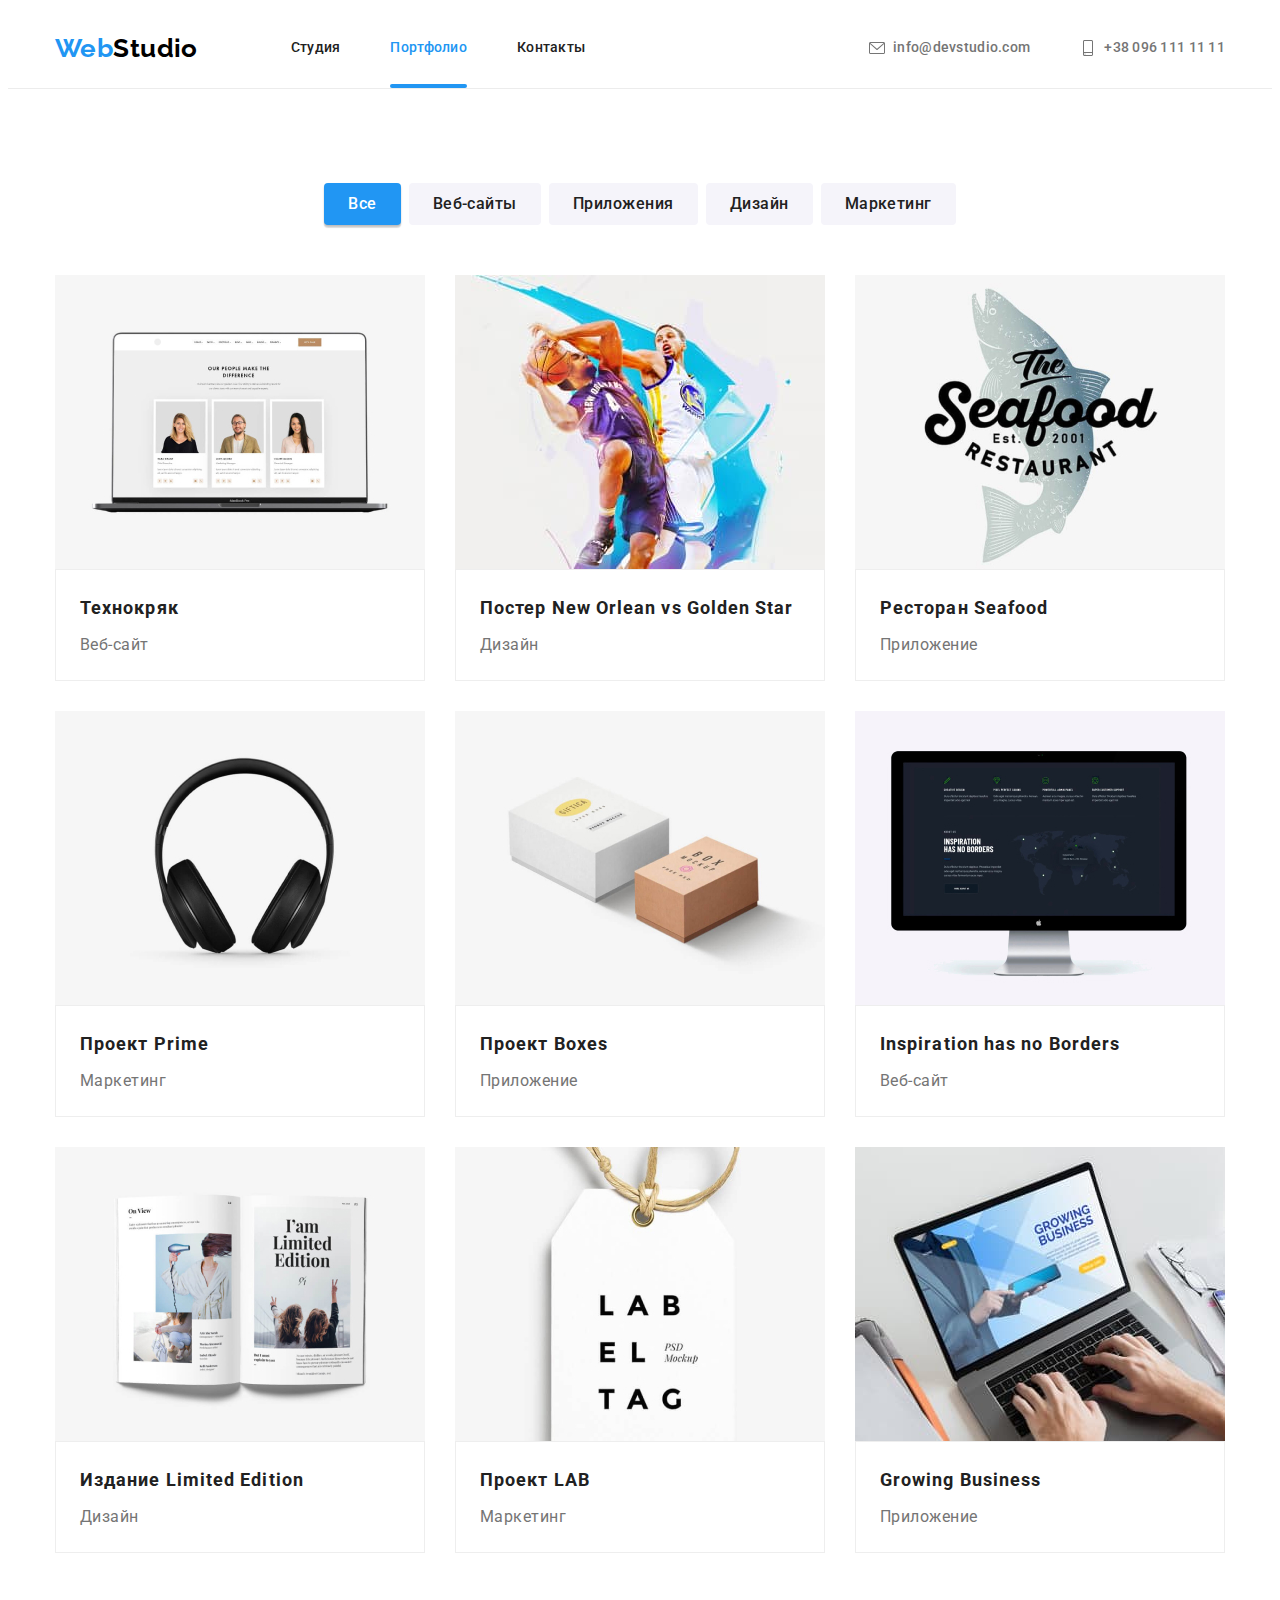
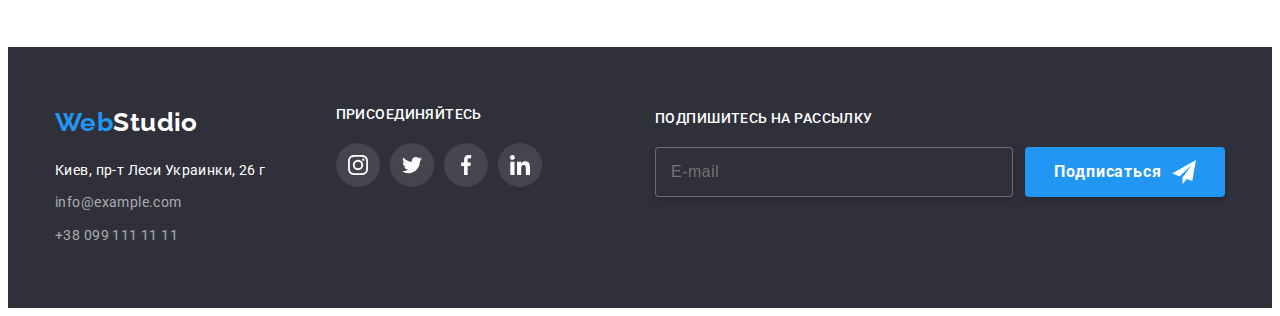
==== portfolio.html @ 72c310f8 "Adds files from hw-07" ====
<!DOCTYPE html>
<html lang="ru">
  <head>
    <meta charset="UTF-8" />
    <meta http-equiv="X-UA-Compatible" content="IE=edge" />
    <meta name="viewport" content="width=device-width, initial-scale=1.0" />
    <title>Portfolio</title>
    <link
      href="https://fonts.googleapis.com/css2?family=Raleway:wght@700&family=Roboto:wght@400;500;700;900&display=swap"
      rel="stylesheet"
    />
    <link
      rel="stylesheet"
      href="https://cdnjs.cloudflare.com/ajax/libs/modern-normalize/1.1.0/modern-normalize.min.css"
      integrity="sha512-wpPYUAdjBVSE4KJnH1VR1HeZfpl1ub8YT/NKx4PuQ5NmX2tKuGu6U/JRp5y+Y8XG2tV+wKQpNHVUX03MfMFn9Q=="
      crossorigin="anonymous"
      referrerpolicy="no-referrer"
    />
    <link rel="stylesheet" href="./CSS/main.min.css" />
    <!-- <link rel="stylesheet" href="./CSS/style.css" /> -->
  </head>

  <body>
    <!-- Шапка -->
    <header class="header header--underlined">
      <div class="container header__container">
        <nav class="navigation">
          <a class="logo" href="./index.html">Web<span class="logo__text">Studio</span></a>
          <ul class="navigation__list">
            <li class="navigation__item">
              <a class="navigation__link" href="./index.html">Студия</a>
            </li>
            <li class="navigation__item">
              <a class="navigation__link navigation__link--current" href="./portfolio.html"
                >Портфолио</a
              >
            </li>
            <li class="navigation__item">
              <a class="navigation__link" href="">Контакты</a>
            </li>
          </ul>
        </nav>
        <ul class="contact-list">
          <li class="contact-list__item">
            <a class="contact-list__link" href="mailto:info@devstudio.com">
              <svg class="contact-list__icon" width="16" height="16">
                <use href="./images/sprite.svg#icon-envelope"></use>
              </svg>
              info@devstudio.com</a
            >
          </li>
          <li class="contact-list__item">
            <a class="contact-list__link" href="tel:+380961111111">
              <svg class="contact-list__icon" width="16" height="16">
                <use href="./images/sprite.svg#icon-smartphone"></use>
              </svg>
              +38 096 111 11 11</a
            >
          </li>
        </ul>
      </div>
    </header>
    <main>
      <section class="portfolio">
        <div class="container">
          <ul class="button-list">
            <li class="button-list__item">
              <button class="regular-button regular-button--main" type="button">Все</button>
            </li>
            <li class="button-list__item">
              <button class="regular-button" type="button">Веб-сайты</button>
            </li>
            <li class="button-list__item">
              <button class="regular-button" type="button">Приложения</button>
            </li>
            <li class="button-list__item">
              <button class="regular-button" type="button">Дизайн</button>
            </li>
            <li class="button-list__item">
              <button class="regular-button" type="button">Маркетинг</button>
            </li>
          </ul>
          <ul class="card-set portfolio__card-set">
            <li class="card-set__item">
              <a class="card" href="">
                <div class="card__vision">
                  <img src="./images/portfolio-1.jpg" alt="Проект Технокряк" width="370" />
                  <p class="card__overlay">
                    Технокряк это современная площадка распространения коронавируса. Компании
                    используют эту платформу для цифрового шпионажа и атак на защищённые сервера
                    конкурентов.
                  </p>
                </div>
                <div class="card__description">
                  <h2 class="card__name">Технокряк</h2>
                  <p class="card__text">Веб-сайт</p>
                </div>
              </a>
            </li>
            <li class="card-set__item">
              <a class="card" href="" lang="en">
                <div class="card__vision">
                  <img src="./images/portfolio-2.jpg" alt="Проект New Orlean" width="370" />
                  <p class="card__overlay">
                    Lorem ipsum dolor sit amet consectetur adipisicing elit. Accusantium laborum eos
                    error impedit neque. Eius aliquid earum ad quod nisi illum! Vero odit nisi sit?
                  </p>
                </div>
                <div class="card__description">
                  <h2 class="card__name" lang="en">Постер New Orlean vs Golden Star</h2>
                  <p class="card__text">Дизайн</p>
                </div>
              </a>
            </li>
            <li class="card-set__item">
              <a class="card" href="" lang="en">
                <div class="card__vision">
                  <img src="./images/portfolio-3.jpg" alt="Проект Ресторан Seafood" width="370" />
                  <p class="card__overlay">
                    Lorem ipsum dolor sit amet consectetur adipisicing elit. Obcaecati, suscipit,
                    eveniet eius quas recusandae iure ullam explicabo qui officiis fugit ut
                    dignissimos illo omnis sint nemo consequuntur voluptas magni inventore.
                  </p>
                </div>
                <div class="card__description">
                  <h2 class="card__name" lang="en">Ресторан Seafood</h2>
                  <p class="card__text">Приложение</p>
                </div>
              </a>
            </li>
            <li class="card-set__item">
              <a class="card" href="" lang="en">
                <div class="card__vision">
                  <img src="./images/portfolio-4.jpg" alt="Проект Прайм" width="370" />
                  <p class="card__overlay">
                    Lorem ipsum dolor sit amet consectetur adipisicing elit. Obcaecati, suscipit,
                    eveniet eius quas.
                  </p>
                </div>
                <div class="card__description">
                  <h2 class="card__name" lang="en">Проект Prime</h2>
                  <p class="card__text">Маркетинг</p>
                </div>
              </a>
            </li>
            <li class="card-set__item">
              <a class="card" href="" lang="en">
                <div class="card__vision">
                  <img src="./images/portfolio-5.jpg" alt="Проект Boxes" width="370" />
                  <p class="card__overlay">
                    Lorem ipsum dolor sit amet consectetur adipisicing elit. Obcaecati, suscipit,
                    eveniet eius quasicing elit.
                  </p>
                </div>
                <div class="card__description">
                  <h2 class="card__name" lang="en">Проект Boxes</h2>
                  <p class="card__text">Приложение</p>
                </div>
              </a>
            </li>
            <li class="card-set__item">
              <a class="card" href="" lang="en">
                <div class="card__vision">
                  <img src="./images/portfolio-6.jpg" alt="Проект Inspiration" width="370" />
                  <p class="card__overlay">
                    Lorem ipsum dolor sit amet consectetur adipisicing elitsit amet consectetur
                    adipisicing elit. Obcaecati, suscipit, eveniet eius quasicing elit.
                  </p>
                </div>
                <div class="card__description">
                  <h2 class="card__name" lang="en">Inspiration has no Borders</h2>
                  <p class="card__text">Веб-сайт</p>
                </div>
              </a>
            </li>
            <li class="card-set__item">
              <a class="card" href="" lang="en">
                <div class="card__vision">
                  <img src="./images/portfolio-7.jpg" alt="Проект Limited Edition" width="370" />
                  <p class="card__overlay">
                    Lorem ipsum dolor sit amet consectetur adipisicing elitsit amet consectetur
                    adipisicing elit. Obcaecati, suscipit, eveniet eius quasicing elit.
                  </p>
                </div>
                <div class="card__description">
                  <h2 class="card__name" lang="en">Издание Limited Edition</h2>
                  <p class="card__text">Дизайн</p>
                </div>
              </a>
            </li>
            <li class="card-set__item">
              <a class="card" href="" lang="en">
                <div class="card__vision">
                  <img src="./images/portfolio-8.jpg" alt="Проект LAB" width="370" />
                  <p class="card__overlay">
                    Lorem ipsum dolor sit amet consectetur adipisicing elitsit amet consectetur
                    adipisicing elit. Obcaecati, suscipit, eveniet eius quasicing elit. Lorem ipsum
                    dolor sit amet consectetur, adipisicing elit. Sint, veritatis?
                  </p>
                </div>
                <div class="card__description">
                  <h2 class="card__name" lang="en">Проект LAB</h2>
                  <p class="card__text">Маркетинг</p>
                </div>
              </a>
            </li>
            <li class="card-set__item">
              <a class="card" href="" lang="en">
                <div class="card__vision">
                  <img src="./images/portfolio-9.jpg" alt="Проект Growing Business" width="370" />
                  <p class="card__overlay">
                    Lorem ipsum dolor sit amet consectetur adipisicing elitsit amet consectetur
                    adipisicing eliveritatis? Lorem ipsum, dolor sit amet consectet Lorem ipsum
                    dolor sit amet consectetur, adipisicing elit. Aliquid, corrupti error. Dolor
                    dolorem maxime magnam illum totam sequi facere beatae. ur adipisicing elit.
                  </p>
                </div>
                <div class="card__description">
                  <h2 class="card__name" lang="en">Growing Business</h2>
                  <p class="card__text">Приложение</p>
                </div>
              </a>
            </li>
          </ul>
        </div>
      </section>
    </main>
    <!-- Футер -->
    <footer class="footer">
      <div class="container footer__container">
        <div class="footer__address">
          <a class="logo" href="./index.html">Web<span class="logo__text--light">Studio</span></a>
          <address class="address">
            <a
              class="address__link address__link--light"
              href="https://goo.gl/maps/gmN9msgWYYtAYABk7"
              target="_blanc"
              >Киев, пр-т Леси Украинки, 26 г</a
            >
            <a class="address__link" href="mailto:info@example.com">info@example.com</a>
            <a class="address__link" href="tel:+380991111111">+38 099 111 11 11</a>
          </address>
        </div>
        <div class="footer__join-us">
          <p class="footer__text">Присоединяйтесь</p>
          <ul class="socio-list">
            <li>
              <a
                class="socio-list__link socio-list__link--dark-bgd"
                href="https://www.instagram.com/"
                target="_blanc"
              >
                <svg class="socio-list__icon" width="20" height="20">
                  <use href="./images/sprite.svg#icon-instagram"></use>
                </svg>
              </a>
            </li>
            <li>
              <a
                class="socio-list__link socio-list__link--dark-bgd"
                href="https://twitter.com/"
                target="_blanc"
              >
                <svg class="socio-list__icon" width="20" height="20">
                  <use href="./images/sprite.svg#icon-twitter"></use>
                </svg>
              </a>
            </li>
            <li>
              <a
                class="socio-list__link socio-list__link--dark-bgd"
                href="https://www.facebook.com/"
                target="_blanc"
              >
                <svg class="socio-list__icon" width="20" height="20">
                  <use href="./images/sprite.svg#icon-facebook"></use>
                </svg>
              </a>
            </li>
            <li>
              <a
                class="socio-list__link socio-list__link--dark-bgd"
                href="https://www.linkedin.com/"
                target="_blanc"
              >
                <svg class="socio-list__icon" width="20" height="20">
                  <use href="./images/sprite.svg#icon-linkedin"></use>
                </svg>
              </a>
            </li>
          </ul>
        </div>
        <form class="form-sign-up footer__form-sign-up">
          <label class="form-sign-up__label" for="email">Подпишитесь на рассылку</label>
          <div class="form-sign-up__wrap">
            <input
              class="form-sign-up__input"
              type="email"
              name="email"
              id="email"
              placeholder="E-mail"
            />
            <button class="button form-sign-up__button" type="submit">
              Подписаться
              <svg class="form-sign-up__icon" width="24" height="24">
                <use href="./images/sprite.svg#icon-send"></use>
              </svg>
            </button>
          </div>
        </form>
      </div>
    </footer>
  </body>
</html>
---- CSS/main.min.css ----
html{-webkit-box-sizing:border-box;box-sizing:border-box}*,::before,::after{-webkit-box-sizing:inherit;box-sizing:inherit}h1,h2,h3,p{margin:0}img{display:block}ul{list-style-type:none;margin:0;padding:0}a{text-decoration:none;display:inline-block}.visually-hidden{position:absolute;width:1px;height:1px;margin:-1px;border:0;padding:0;white-space:nowrap;-webkit-clip-path:inset(100%);clip-path:inset(100%);clip:rect(0 0 0 0);overflow:hidden}body{font-family:"Roboto",sans-serif;font-size:14px;line-height:1.71;letter-spacing:0.03em;color:#757575;background-color:#fff}.container{width:1200px;padding:0 15px;margin:0 auto}.section-title{color:#212121;font-weight:700;font-size:36px;line-height:1.17;text-align:center;margin-bottom:50px}.button{width:200px;height:50px;font-family:"Roboto",sans-serif;font-weight:700;font-size:16px;line-height:1.87;text-align:center;letter-spacing:.06em;cursor:pointer;color:#fff;background-color:#2196f3;-webkit-box-shadow:0px 4px 4px rgba(0,0,0,0.15);box-shadow:0px 4px 4px rgba(0,0,0,0.15);border-radius:4px;border-color:transparent;-webkit-transition:background-color 250ms cubic-bezier(0.4, 0, 0.2, 1),color 250ms cubic-bezier(0.4, 0, 0.2, 1);transition:background-color 250ms cubic-bezier(0.4, 0, 0.2, 1),color 250ms cubic-bezier(0.4, 0, 0.2, 1)}.socio-list{list-style:none;display:-webkit-box;display:-ms-flexbox;display:flex;-webkit-box-pack:justify;-ms-flex-pack:justify;justify-content:space-between;width:206px;margin:0 auto}.socio-list__link{width:44px;height:44px;border-radius:50%;display:-webkit-inline-box;display:-ms-inline-flexbox;display:inline-flex;-webkit-box-pack:center;-ms-flex-pack:center;justify-content:center;-webkit-box-align:center;-ms-flex-align:center;align-items:center;color:#afb1b8;background-color:transparent;-webkit-transition:background-color 250ms cubic-bezier(0.4, 0, 0.2, 1),color 250ms cubic-bezier(0.4, 0, 0.2, 1);transition:background-color 250ms cubic-bezier(0.4, 0, 0.2, 1),color 250ms cubic-bezier(0.4, 0, 0.2, 1)}.socio-list__link:hover,.socio-list__link:focus{background-color:#2196f3;color:#fff}.socio-list__link--dark-bgd{background-color:rgba(255,255,255,0.1);color:#fff}.socio-list__icon{fill:currentColor}.header--underlined{border-bottom:1px solid #ececec}.header__container{display:-webkit-box;display:-ms-flexbox;display:flex;-webkit-box-align:center;-ms-flex-align:center;align-items:center}.navigation{display:-webkit-box;display:-ms-flexbox;display:flex;-webkit-box-align:center;-ms-flex-align:center;align-items:center}.navigation__list{display:-webkit-box;display:-ms-flexbox;display:flex;margin-left:93px}.navigation__item:not(:last-child){margin-right:50px}.navigation__link{color:#212121;font-weight:500;line-height:1.14;letter-spacing:.02em;padding-top:32px;padding-bottom:32px;-webkit-transition:color 250ms cubic-bezier(0.4, 0, 0.2, 1);transition:color 250ms cubic-bezier(0.4, 0, 0.2, 1)}.navigation__link:hover,.navigation__link:focus{color:#2196f3}.navigation__link--current{color:#2196f3;position:relative}.navigation__link--current::after{position:absolute;left:0;bottom:0;content:'';display:inline-block;width:100%;height:4px;background-color:#2196f3;border-radius:2px}.contact-list{display:-webkit-box;display:-ms-flexbox;display:flex;margin-left:auto;-webkit-box-align:center;-ms-flex-align:center;align-items:center}.contact-list__link{font-weight:500;letter-spacing:0.02em;color:#757575;text-decoration:none;display:-webkit-inline-box;display:-ms-inline-flexbox;display:inline-flex;-webkit-box-align:center;-ms-flex-align:center;align-items:center;padding-top:28px;padding-bottom:28px;-webkit-transition:color 250ms cubic-bezier(0.4, 0, 0.2, 1);transition:color 250ms cubic-bezier(0.4, 0, 0.2, 1)}.contact-list__link:hover,.contact-list__link:focus{color:#2196f3}.contact-list__item{display:-webkit-inline-box;display:-ms-inline-flexbox;display:inline-flex;-webkit-box-align:center;-ms-flex-align:center;align-items:center}.contact-list__item:not(:last-child){margin-right:50px}.contact-list__icon{margin-right:8px;fill:currentColor}.logo{font-family:Raleway;font-weight:700;font-size:26px;line-height:1.19;color:#2196f3;text-decoration:none}.logo__text{color:#000000}.logo__text--light{color:#fff}.hero{background-color:#2f303a;text-align:center}.hero__body{padding-top:200px;padding-bottom:200px;margin:0 auto;max-width:1600px;height:600px;background-image:-webkit-gradient(linear, left top, right top, from(rgba(47,48,58,0.4)), to(rgba(47,48,58,0.4))),url(../images/hero-img.jpg);background-image:linear-gradient(to right, rgba(47,48,58,0.4), rgba(47,48,58,0.4)),url(../images/hero-img.jpg);background-repeat:no-repeat;background-size:contain;background-position:center}.hero__title{text-align:center;font-weight:900;font-size:44px;line-height:1.36;letter-spacing:.06em;text-transform:uppercase;color:#fff;width:696px;margin:0 auto 30px auto}.hero__button:hover,.hero__button:focus{color:#212121;background-color:#f5f4fa}.features{padding-top:94px;padding-bottom:94px}.features__list{display:-webkit-box;display:-ms-flexbox;display:flex}.features__item{width:calc((100% -90px) / 4);margin-right:30px}.features__item:last-child{margin-right:0}.features__icon{background-color:#f5f4fa;width:270px;height:120px;display:-webkit-box;display:-ms-flexbox;display:flex;-webkit-box-pack:center;-ms-flex-pack:center;justify-content:center;-webkit-box-align:center;-ms-flex-align:center;align-items:center}.features__sub-title{color:#212121;font-weight:700;font-size:14px;line-height:1.14;letter-spacing:.03em;text-transform:uppercase;margin-top:30px;margin-bottom:10px}.works{padding-top:0px;padding-bottom:94px}.works__list{display:-webkit-box;display:-ms-flexbox;display:flex;-webkit-box-pack:justify;-ms-flex-pack:justify;justify-content:space-between}.works__item{position:relative}.works__text{position:absolute;bottom:0;display:-webkit-box;display:-ms-flexbox;display:flex;-webkit-box-pack:center;-ms-flex-pack:center;justify-content:center;-webkit-box-align:center;-ms-flex-align:center;align-items:center;width:100%;height:70px;font-weight:500;font-size:14px;line-height:1.14;text-transform:uppercase;color:#fff;background:rgba(48,49,59,0.8)}.team{padding-top:94px;padding-bottom:94px;background-color:#f5f4fa}.team__list{display:-webkit-box;display:-ms-flexbox;display:flex;-webkit-box-pack:justify;-ms-flex-pack:justify;justify-content:space-between}.personal-card{background-color:#fff;-webkit-box-shadow:0px 1px 3px rgba(0,0,0,0.12),0px 1px 1px rgba(0,0,0,0.14),0px 2px 1px rgba(0,0,0,0.2);box-shadow:0px 1px 3px rgba(0,0,0,0.12),0px 1px 1px rgba(0,0,0,0.14),0px 2px 1px rgba(0,0,0,0.2);border-radius:0px 0px 4px 4px}.personal-card__description{padding:30px 0}.personal-card__title{color:#212121;font-weight:500;font-size:16px;line-height:1.19;text-align:center;margin-bottom:10px}.personal-card__position{font-size:16px;line-height:1.19;text-align:center;margin-bottom:16px}.clients{padding-top:94px;padding-bottom:94px}.clients__list{display:-webkit-box;display:-ms-flexbox;display:flex;-webkit-box-pack:justify;-ms-flex-pack:justify;justify-content:space-between}.clients__link{display:-webkit-box;display:-ms-flexbox;display:flex;-webkit-box-pack:center;-ms-flex-pack:center;justify-content:center;-webkit-box-align:center;-ms-flex-align:center;align-items:center;width:170px;height:92px;border:1px solid #afb1b8;border-radius:4px;color:#afb1b8;-webkit-transition:border-color 250ms cubic-bezier(0.4, 0, 0.2, 1);transition:border-color 250ms cubic-bezier(0.4, 0, 0.2, 1);-webkit-transition:color 250ms cubic-bezier(0.4, 0, 0.2, 1);transition:color 250ms cubic-bezier(0.4, 0, 0.2, 1)}.clients__link:hover,.clients__link:focus{border-color:#2196f3;color:#2196f3}.clients__icon{fill:currentColor}.footer{color:#fff;background-color:#2f303a;padding-top:60px;padding-bottom:60px}.footer__container{display:-webkit-box;display:-ms-flexbox;display:flex}.footer__join-us{margin-left:70px}.footer__text{font-weight:500;font-size:14;line-height:1.14;text-transform:uppercase;margin-bottom:20px}.footer__form-sign-up{margin-left:auto}.address{margin-top:20px}.address__link{display:block;color:rgba(255,255,255,0.6);font-style:normal;text-decoration:none;margin-bottom:9px;-webkit-transition:color 250ms cubic-bezier(0.4, 0, 0.2, 1);transition:color 250ms cubic-bezier(0.4, 0, 0.2, 1)}.address__link--light{color:#fff}.address__link:last-child{margin-bottom:0}.address__link:hover,.address__link:focus{color:#2196f3}.form-sign-up__label{display:inline-block;margin-bottom:20px;font-weight:500;font-size:14px;line-height:1.14;text-transform:uppercase}.form-sign-up__wrap{display:-webkit-box;display:-ms-flexbox;display:flex;-webkit-box-align:center;-ms-flex-align:center;align-items:center}.form-sign-up__input{width:358px;height:50px;padding:15px;border:1px solid rgba(255,255,255,0.3);border-radius:4px;background-color:#2f303a;font-weight:400;font-size:16px;line-height:1.25;letter-spacing:.03em;color:rgba(255,255,255,0.6);-webkit-filter:drop-shadow(0px 4px 4px rgba(0,0,0,0.15));filter:drop-shadow(0px 4px 4px rgba(0,0,0,0.15))}.form-sign-up__button{margin-left:12px;display:-webkit-box;display:-ms-flexbox;display:flex;-webkit-box-align:center;-ms-flex-align:center;align-items:center;-webkit-box-pack:center;-ms-flex-pack:center;justify-content:center}.form-sign-up__button:hover,.form-sign-up__button:focus{background-color:#188ce8}.form-sign-up__icon{margin-left:10px}.backdrop{position:fixed;top:0;left:0;display:-webkit-box;display:-ms-flexbox;display:flex;-webkit-box-pack:center;-ms-flex-pack:center;justify-content:center;-webkit-box-align:center;-ms-flex-align:center;align-items:center;width:100%;height:100%;visibility:1;opacity:1;background-color:rgba(0,0,0,0.1);-webkit-transition:opacity 500ms cubic-bezier(0.4, 0, 0.2, 1);transition:opacity 500ms cubic-bezier(0.4, 0, 0.2, 1)}.is-hidden{visibility:0;opacity:0;pointer-events:none}.modal{position:absolute;width:528px;height:581px;padding:40px;-webkit-transform:scale(1) rotate(0deg);transform:scale(1) rotate(0deg);-webkit-transition:-webkit-transform 500ms cubic-bezier(0.4, 0, 0.2, 1);transition:-webkit-transform 500ms cubic-bezier(0.4, 0, 0.2, 1);transition:transform 500ms cubic-bezier(0.4, 0, 0.2, 1);transition:transform 500ms cubic-bezier(0.4, 0, 0.2, 1), -webkit-transform 500ms cubic-bezier(0.4, 0, 0.2, 1);background-color:#fff;-webkit-box-shadow:0px 1px 3px rgba(0,0,0,0.12),0px 1px 1px rgba(0,0,0,0.14),0px 2px 1px rgba(0,0,0,0.2);box-shadow:0px 1px 3px rgba(0,0,0,0.12),0px 1px 1px rgba(0,0,0,0.14),0px 2px 1px rgba(0,0,0,0.2);border-radius:4px}.backdrop.is-hidden .modal{-webkit-transform:scale(0) rotate(90deg);transform:scale(0) rotate(90deg)}.modal__title{margin-bottom:12px;font-weight:700;font-size:20px;line-height:1.15;text-align:center;color:#212121}.close-btn{position:absolute;top:8px;right:8px;display:-webkit-box;display:-ms-flexbox;display:flex;-webkit-box-pack:center;-ms-flex-pack:center;justify-content:center;-webkit-box-align:center;-ms-flex-align:center;align-items:center;width:30px;height:30px;border-radius:50%;border:1px solid rgba(0,0,0,0.1);background-color:#fff;cursor:pointer;-webkit-transition:background-color 250ms cubic-bezier(0.4, 0, 0.2, 1),fill 250ms cubic-bezier(0.4, 0, 0.2, 1);transition:background-color 250ms cubic-bezier(0.4, 0, 0.2, 1),fill 250ms cubic-bezier(0.4, 0, 0.2, 1)}.close-btn:hover,.close-btn:focus{fill:#2196f3}.form-order__field{padding:0;position:relative;margin-bottom:4px}.form-order__label{padding:0;font-weight:400;font-size:12px;line-height:1.17;letter-spacing:.01em;margin-bottom:4px}.form-order__input{width:100%;height:40px;display:block;padding:11px 11px 11px 41px;background-color:inherit;border:1px solid rgba(33,33,33,0.2);-webkit-box-sizing:border-box;box-sizing:border-box;border-radius:4px;font-size:16px;outline:none;-webkit-transition:border 250ms cubic-bezier(0.4, 0, 0.2, 1);transition:border 250ms cubic-bezier(0.4, 0, 0.2, 1)}.form-order__input:focus{border:1px solid #2196f3}.form-order__input--area{height:120px;padding:12px 16px;resize:none}.form-order__input--area::-webkit-input-placeholder{font-size:12px;line-height:1.17;letter-spacing:.01em;color:rgba(117,117,117,0.5)}.form-order__input--area:-ms-input-placeholder{font-size:12px;line-height:1.17;letter-spacing:.01em;color:rgba(117,117,117,0.5)}.form-order__input--area::-ms-input-placeholder{font-size:12px;line-height:1.17;letter-spacing:.01em;color:rgba(117,117,117,0.5)}.form-order__input--area::placeholder{font-size:12px;line-height:1.17;letter-spacing:.01em;color:rgba(117,117,117,0.5)}.form-order__icon{position:absolute;bottom:11px;left:12px;width:18px;height:18px;-webkit-transition:fill 250ms cubic-bezier(0.4, 0, 0.2, 1);transition:fill 250ms cubic-bezier(0.4, 0, 0.2, 1)}.form-order__input:focus+.form-order__icon{fill:#2196f3}.form-order__agreement{margin:20px 12px 30px}.form-order__checkbox{-webkit-appearance:none;-moz-appearance:none;appearance:none;position:absolute}.form-order__icon-check{display:inline-block;margin-right:6px;width:16px;height:15px;border:2px solid #212121;border-radius:4px;-webkit-transition:background-color 250ms cubic-bezier(0.4, 0, 0.2, 1),border 250ms cubic-bezier(0.4, 0, 0.2, 1);transition:background-color 250ms cubic-bezier(0.4, 0, 0.2, 1),border 250ms cubic-bezier(0.4, 0, 0.2, 1)}.form-order__checkbox:checked+.form-order__icon-check{border:2px solid #2196f3;background-color:#2196f3}.form-order__checkbox:focus+.form-order__icon-check{-webkit-box-shadow:0 0 0 1px #2196f3;box-shadow:0 0 0 1px #2196f3}.form-order__link{color:#2196f3}.form-order__button{display:block;margin:0 auto}.form-order__button:hover,.form-order__button:focus{background-color:#188ce8}.portfolio{padding-top:94px;padding-bottom:94px}.portfolio__card-set{margin-top:50px}.button-list{display:-webkit-box;display:-ms-flexbox;display:flex;-webkit-box-pack:center;-ms-flex-pack:center;justify-content:center;-webkit-box-align:center;-ms-flex-align:center;align-items:center}.button-list__item:not(:last-child){margin-right:8px}.regular-button{padding:6px 22px;font-family:"Roboto",sans-serif;font-weight:500;font-size:16px;line-height:1.62;text-align:center;letter-spacing:.03em;cursor:pointer;color:#212121;background-color:#f5f4fa;border-color:transparent;border-radius:4px;-webkit-transition:background-color 250ms cubic-bezier(0.4, 0, 0.2, 1),color 250ms cubic-bezier(0.4, 0, 0.2, 1),-webkit-box-shadow 250ms cubic-bezier(0.4, 0, 0.2, 1);transition:background-color 250ms cubic-bezier(0.4, 0, 0.2, 1),color 250ms cubic-bezier(0.4, 0, 0.2, 1),-webkit-box-shadow 250ms cubic-bezier(0.4, 0, 0.2, 1);transition:background-color 250ms cubic-bezier(0.4, 0, 0.2, 1),color 250ms cubic-bezier(0.4, 0, 0.2, 1),box-shadow 250ms cubic-bezier(0.4, 0, 0.2, 1);transition:background-color 250ms cubic-bezier(0.4, 0, 0.2, 1),color 250ms cubic-bezier(0.4, 0, 0.2, 1),box-shadow 250ms cubic-bezier(0.4, 0, 0.2, 1),-webkit-box-shadow 250ms cubic-bezier(0.4, 0, 0.2, 1)}.regular-button--main{color:#fff;background-color:#2196f3;-webkit-box-shadow:0px 3px 1px rgba(0,0,0,0.1),0px 1px 2px rgba(0,0,0,0.08),0px 2px 2px rgba(0,0,0,0.12);box-shadow:0px 3px 1px rgba(0,0,0,0.1),0px 1px 2px rgba(0,0,0,0.08),0px 2px 2px rgba(0,0,0,0.12)}.regular-button:hover,.regular-button:focus{color:#fff;background-color:#2196f3;-webkit-box-shadow:0px 3px 1px rgba(0,0,0,0.1),0px 1px 2px rgba(0,0,0,0.08),0px 2px 2px rgba(0,0,0,0.12);box-shadow:0px 3px 1px rgba(0,0,0,0.1),0px 1px 2px rgba(0,0,0,0.08),0px 2px 2px rgba(0,0,0,0.12)}.card-set{display:-webkit-box;display:-ms-flexbox;display:flex;-ms-flex-wrap:wrap;flex-wrap:wrap}.card-set__item{margin-right:30px;margin-bottom:30px;width:370px}.card-set__item:nth-child(3n){margin-right:0}.card-set__item:nth-last-child(-n+3){margin-bottom:0}.card{-webkit-transition:-webkit-box-shadow 250ms cubic-bezier(0.4, 0, 0.2, 1);transition:-webkit-box-shadow 250ms cubic-bezier(0.4, 0, 0.2, 1);transition:box-shadow 250ms cubic-bezier(0.4, 0, 0.2, 1);transition:box-shadow 250ms cubic-bezier(0.4, 0, 0.2, 1), -webkit-box-shadow 250ms cubic-bezier(0.4, 0, 0.2, 1)}.card:hover,.card:focus{-webkit-box-shadow:0px 1px 1px rgba(0,0,0,0.12),0px 4px 4px rgba(0,0,0,0.06),1px 4px 6px rgba(0,0,0,0.16);box-shadow:0px 1px 1px rgba(0,0,0,0.12),0px 4px 4px rgba(0,0,0,0.06),1px 4px 6px rgba(0,0,0,0.16)}.card__vision{position:relative;overflow:hidden}.card__overlay{position:absolute;top:0;left:0;-webkit-transform:translateY(101%);transform:translateY(101%);-webkit-transition:-webkit-transform 250ms cubic-bezier(0.4, 0, 0.2, 1);transition:-webkit-transform 250ms cubic-bezier(0.4, 0, 0.2, 1);transition:transform 250ms cubic-bezier(0.4, 0, 0.2, 1);transition:transform 250ms cubic-bezier(0.4, 0, 0.2, 1), -webkit-transform 250ms cubic-bezier(0.4, 0, 0.2, 1);display:-webkit-box;display:-ms-flexbox;display:flex;-webkit-box-align:center;-ms-flex-align:center;align-items:center;width:100%;height:100%;padding:24px;font-size:18px;line-height:1.56;color:#fff;background-color:rgba(33,150,243,0.9);overflow:hidden}.card:hover .card__overlay,.card:focus .card__overlay{-webkit-transform:translateY(0);transform:translateY(0)}.card__description{padding:20px 24px 20px 24px;border:1px solid #eeeeee}.card__name{color:#212121;font-weight:700;font-size:18px;line-height:2;letter-spacing:.06em;margin-bottom:4px}.card__text{color:#757575;font-size:16px;line-height:1.87;letter-spacing:.03em}
/*# sourceMappingURL=main.min.css.map */
---- CSS/style.css ----
:root {
  --title-color: #212121;
  --text-color: #757575;
  --accent-color: #2196f3;
  --bgd-dark: #2f303a;
  --bgd-grey: #f5f4fa;
  --bgd-light: #ffffff;
  --icon-color: #afb1b8;
  --tr-duration: 250ms;
  --tr-function: cubic-bezier(0.4, 0, 0.2, 1);
}
body {
  font-family: 'Roboto', sans-serif;
  font-size: 14px;
  line-height: 1.71;
  letter-spacing: 0.03em;
  color: var(--text-color);
  background-color: var(--bgd-light);
}
html {
  box-sizing: border-box;
}
*,
::before,
::after {
  box-sizing: inherit;
}
h1,
h2,
h3,
p {
  margin: 0;
}
img {
  display: block;
}
ul {
  list-style-type: none;
  margin: 0;
  padding: 0;
}
a {
  text-decoration: none;
  display: inline-block;
}
.container {
  width: 1200px;
  padding: 0 15px;
  margin: 0 auto;
}

/* Header */
.header--underlined {
  border-bottom: 1px solid #ececec;
}
.header__container {
  display: flex;
  align-items: center;
}
.logo {
  font-family: Raleway;
  font-weight: 700;
  font-size: 26px;
  line-height: 1.19;
  color: var(--accent-color);
  text-decoration: none;
}
.logo__text {
  color: #000000;
}
.logo__text--light {
  color: var(--bgd-light);
}

/* Navigation */
.navigation {
  display: flex;
  align-items: center;
}
.navigation__list {
  display: flex;
  margin-left: 93px;
}
.navigation__item:not(:last-child),
.contact-list__item:not(:last-child) {
  margin-right: 50px;
}
.navigation__link {
  font-weight: 500;
  line-height: 1.14;
  letter-spacing: 0.02em;
  color: var(--title-color);

  padding-top: 32px;
  padding-bottom: 32px;

  transition: color var(--tr-duration) var(--tr-function);
}
.contact-list {
  display: flex;
  margin-left: auto;
  align-items: center;
}
.contact-list__link {
  font-weight: 500;
  letter-spacing: 0.02em;
  color: var(--text-color);
  text-decoration: none;

  display: inline-flex;
  align-items: center;
  padding-top: 28px;
  padding-bottom: 28px;

  transition: color var(--tr-duration) var(--tr-function);
}
.contact-list__item {
  display: inline-flex;
  align-items: center;
}

.navigation__link:hover,
.navigation__link:focus,
.contact-list__link:hover,
.contact-list__link:focus,
.navigation__link--current {
  color: var(--accent-color);
}
.navigation__link--current {
  position: relative;
}
.navigation__link--current::after {
  position: absolute;
  left: 0;
  bottom: 0;
  content: '';
  display: inline-block;
  width: 100%;
  height: 4px;
  background-color: var(--accent-color);
  border-radius: 2px;
}
.contact-list__icon {
  margin-right: 8px;
  fill: currentColor;
}

/* Hero */

.hero {
  background-color: var(--bgd-dark);
  text-align: center;
}
.hero__body {
  padding-top: 200px;
  padding-bottom: 200px;
  margin: 0 auto;
  max-width: 1600px;
  height: 600px;
  background-image: linear-gradient(to right, rgba(47, 48, 58, 0.4), rgba(47, 48, 58, 0.4)),
    url(../images/hero-img.jpg);
  background-repeat: no-repeat;
  background-size: contain;
  background-position: center;
}
.hero__title {
  font-weight: 900;
  font-size: 44px;
  line-height: 1.36;
  text-align: center;
  letter-spacing: 0.06em;
  text-transform: uppercase;
  color: var(--bgd-light);

  width: 696px;
  margin: 0 auto 30px auto;
}
.button {
  font-family: Roboto, sans-serif;
  font-weight: 700;
  font-size: 16px;
  line-height: 1.87;
  text-align: center;
  letter-spacing: 0.06em;
  color: var(--bgd-light);
  background-color: var(--accent-color);
  cursor: pointer;
  width: 200px;
  height: 50px;
  box-shadow: 0px 4px 4px rgba(0, 0, 0, 0.15);
  border-radius: 4px;
  border-color: transparent;
  transition: color var(--tr-duration) var(--tr-function),
    background-color var(--tr-duration) var(--tr-function);
}
.hero__button:hover,
.hero__button:focus {
  color: var(--title-color);
  background-color: var(--bgd-grey);
}
/* Особенности */
.features {
  padding-top: 94px;
  padding-bottom: 94px;
}
.visually-hidden {
  position: absolute;
  width: 1px;
  height: 1px;
  margin: -1px;
  border: 0;
  padding: 0;

  white-space: nowrap;
  clip-path: inset(100%);
  clip: rect(0 0 0 0);
  overflow: hidden;
}
.features__list {
  display: flex;
}
.features__item {
  width: calc((100% -90px) / 4);
  margin-right: 30px;
}
.features__item:last-child {
  margin-right: 0;
}
.features__icon {
  background-color: #f5f4fa;
  width: 270px;
  height: 120px;
  display: flex;
  justify-content: center;
  align-items: center;
}
.features__sub-title {
  font-weight: 700;
  font-size: 14px;
  line-height: 16px;
  letter-spacing: 0.03em;
  text-transform: uppercase;
  color: var(--title-color);
  margin-top: 30px;
  margin-bottom: 10px;
}

/* Чем мы занимаемся */

.works {
  padding-top: 0px;
  padding-bottom: 94px;
}
.section-title {
  font-weight: 700;
  font-size: 36px;
  line-height: 1.17;
  text-align: center;
  color: var(--title-color);
  margin-bottom: 50px;
}
.works__list {
  display: flex;
  justify-content: space-between;
}
.works__item {
  position: relative;
}
.works__text {
  position: absolute;
  bottom: 0;

  display: flex;
  justify-content: center;
  align-items: center;
  width: 100%;
  height: 70px;

  font-weight: 500;
  font-size: 14px;
  line-height: 1.14;
  text-transform: uppercase;
  color: var(--bgd-light);
  background: rgba(47, 48, 58, 0.8);
}

/* Наша команда */

.team {
  padding-top: 94px;
  padding-bottom: 94px;
  background-color: var(--bgd-grey);
}
.team__list {
  display: flex;
  justify-content: space-between;
}
.personal-card {
  background-color: var(--bgd-light);
  box-shadow: 0px 1px 3px rgba(0, 0, 0, 0.12), 0px 1px 1px rgba(0, 0, 0, 0.14),
    0px 2px 1px rgba(0, 0, 0, 0.2);
  border-radius: 0px 0px 4px 4px;
}
.personal-card__description {
  padding: 30px 0;
}
.personal-card__title {
  font-weight: 500;
  font-size: 16px;
  line-height: 1.19;
  color: var(--title-color);
  text-align: center;
  margin-bottom: 10px;
}
.personal-card__position {
  font-size: 16px;
  line-height: 1.19;
  text-align: center;
  margin-bottom: 16px;
}
.socio-list {
  list-style: none;
  display: flex;
  justify-content: space-between;
  width: 206px;
  margin: 0 auto;
}
.socio-list__link {
  width: 44px;
  height: 44px;
  border-radius: 50%;
  display: inline-flex;
  justify-content: center;
  align-items: center;
  color: var(--icon-color);
  transition: background-color var(--tr-duration) var(--tr-function),
    color var(--tr-duration) var(--tr-function);
}
.socio-list__link--dark-bgd {
  background-color: rgba(255, 255, 255, 0.1);
  color: var(--bgd-light);
}
.socio-list__link:hover,
.socio-list__link:focus {
  background-color: var(--accent-color);
  color: var(--bgd-light);
}
.socio-list__icon {
  fill: currentColor;
}

/* Клиенты */

.clients {
  padding-top: 94px;
  padding-bottom: 94px;
}
.clients__list {
  display: flex;
  justify-content: space-between;
}
.clients__link {
  display: flex;
  justify-content: center;
  align-items: center;
  width: 170px;
  height: 92px;
  border: 1px solid #afb1b8;
  border-radius: 4px;
  color: var(--icon-color);
  transition: border-color var(--tr-duration) var(--tr-function),
    color var(--tr-duration) var(--tr-function);
}
.clients__link:hover,
.clients__link:focus {
  border-color: var(--accent-color);
  color: var(--accent-color);
}
.clients__icon {
  fill: currentColor;
}

/* Footer */

.footer {
  color: var(--bgd-light);
  background-color: var(--bgd-dark);
  padding-top: 60px;
  padding-bottom: 60px;
}
.footer__container {
  display: flex;
}
.address {
  margin-top: 20px;
}
.address__link {
  display: block;
  color: rgba(255, 255, 255, 0.6);
  font-style: normal;
  text-decoration: none;
  transition: color var(--tr-duration) var(--tr-function);
  margin-bottom: 9px;
}
.address__link--light {
  color: var(--bgd-light);
}
.address__link:last-child {
  margin-bottom: 0;
}
.address__link:hover,
.address__link:focus {
  color: var(--accent-color);
}
.footer__join-us {
  margin-left: 70px;
}
.footer__text {
  font-weight: 500;
  font-size: 14px;
  line-height: 1.14;
  text-transform: uppercase;
  margin-bottom: 20px;
}
.footer-sign-up {
  margin-left: auto;
}
.form-sign-up__label {
  display: inline-block;
  margin-bottom: 20px;
  font-weight: 500;
  font-size: 14px;
  line-height: 1.14;
  text-transform: uppercase;
}
.form-sign-up__wrap {
  display: flex;
  align-items: center;
}
.form-sign-up__input {
  width: 358px;
  height: 50px;
  padding: 15px;
  border: 1px solid rgba(255, 255, 255, 0.3);
  border-radius: 4px;
  background-color: var(--bgd-dark);
  font-family: Roboto;
  font-style: normal;
  font-weight: normal;
  font-size: 16px;
  line-height: 1.25;
  letter-spacing: 0.03em;
  color: rgba(255, 255, 255, 0.6);
  filter: drop-shadow(0px 4px 4px rgba(0, 0, 0, 0.15));
}
.form-sign-up__button {
  margin-left: 12px;
  display: flex;
  align-items: center;
  justify-content: center;
}
.form-sign-up__button:hover,
.form-sign-up__button:focus {
  background-color: #188ce8;
}
.form-sign-up__icon {
  margin-left: 10px;
}

/* Модальное окно */

.backdrop {
  position: fixed;
  top: 0;
  left: 0;

  display: flex;
  justify-content: center;
  align-items: center;

  width: 100%;
  height: 100%;

  visibility: 1;
  opacity: 1;
  background-color: rgba(0, 0, 0, 0.1);
  transition: opacity 500ms var(--tr-function);
}
.is-hidden {
  visibility: 0;
  opacity: 0;
  pointer-events: none;
}
.modal {
  position: absolute;
  width: 528px;
  height: 581px;
  padding: 40px;
  transform: scale(1) rotate(0deg);
  transition: transform 500ms var(--tr-function);
  background-color: var(--bgd-light);
  box-shadow: 0px 1px 3px rgba(0, 0, 0, 0.12), 0px 1px 1px rgba(0, 0, 0, 0.14),
    0px 2px 1px rgba(0, 0, 0, 0.2);
  border-radius: 4px;
}
.backdrop.is-hidden .modal {
  transform: scale(0) rotate(90deg);
}
.close-btn {
  position: absolute;
  top: 8px;
  right: 8px;
  display: flex;
  justify-content: center;
  align-items: center;

  width: 30px;
  height: 30px;

  border-radius: 50%;
  border: 1px solid rgba(0, 0, 0, 0.1);
  background-color: var(--bgd-light);
  cursor: pointer;
  transition: background-color var(--tr-duration) var(--tr-function),
    fill var(--tr-duration) var(--tr-function);
}
.close-btn:hover,
.close-btn:focus {
  fill: var(--accent-color);
}
.modal__title {
  margin-bottom: 12px;
  font-weight: 700;
  font-size: 20px;
  line-height: 1.15;
  text-align: center;
  color: var(--title-color);
}
.form-order__field {
  padding: 0;
  position: relative;
  margin-bottom: 4px;
}
.form-order__label {
  padding: 0;
  font-weight: 400;
  font-size: 12px;
  line-height: 1.17;
  letter-spacing: 0.01em;
  margin-bottom: 4px;
}
.form-order__input {
  width: 100%;
  height: 40px;
  display: block;
  padding: 11px 11px 11px 41px;
  background-color: inherit;
  border: 1px solid rgba(33, 33, 33, 0.2);
  box-sizing: border-box;
  border-radius: 4px;
  font-size: 16px;
  outline: none;
  transition: border var(--tr-duration) var(--tr-function);
}
.form-order__input:focus {
  border: 1px solid var(--accent-color);
}
.form-order__input:focus + .form-order__icon {
  fill: var(--accent-color);
}
.form-order__input--area {
  height: 120px;
  padding: 12px 16px;
  resize: none;
}
.form-order__input--area::placeholder {
  font-size: 12px;
  line-height: 1.17;
  letter-spacing: 0.01em;
  color: rgba(117, 117, 117, 0.5);
}
.form-order__icon {
  position: absolute;
  bottom: 11px;
  left: 12px;
  width: 18px;
  height: 18px;
  transition: fill var(--tr-duration) var(--tr-function);
}
.form-order__agreement {
  margin: 20px 12px 30px;
}
.form-order__checkbox {
  appearance: none;
  position: absolute;
}
.form-order__icon-check {
  display: inline-block;
  margin-right: 6px;
  width: 16px;
  height: 15px;
  border: 2px solid var(--title-color);
  border-radius: 4px;
  transition: border var(--tr-duration) var(--tr-function),
    background-color var(--tr-duration) var(--tr-function);
}
.form-order__checkbox:checked + .form-order__icon-check {
  border: 2px solid var(--accent-color);
  background-color: var(--accent-color);
}
.form-order__checkbox:focus + .form-order__icon-check {
  box-shadow: 0 0 0 1px var(--accent-color);
}
.form-order__link {
  color: var(--accent-color);
}
.form-order__button {
  display: block;
  margin: 0 auto;
}
.form-order__button:hover,
.form-order__button:focus {
  background-color: #188ce8;
}

/* Portfolio */

.portfolio {
  padding-top: 94px;
  padding-bottom: 94px;
}
.button-list {
  display: flex;
  justify-content: center;
}
.button-list__item:not(:last-child) {
  margin-right: 8px;
}
.regular-button {
  font-family: Roboto, sans-serif;
  font-weight: 500;
  font-size: 16px;
  line-height: 1.62;
  text-align: center;
  letter-spacing: 0.03em;
  color: var(--title-color);
  background-color: var(--bgd-grey);
  cursor: pointer;
  border-radius: 4px;
  border-color: transparent;
  padding: 6px 22px;
  transition: background-color var(--tr-duration) var(--tr-function),
    color var(--tr-duration) var(--tr-function), box-shadow var(--tr-duration) var(--tr-function);
}
.regular-button--main {
  color: var(--bgd-light);
  background-color: var(--accent-color);
  box-shadow: 0px 3px 1px rgba(0, 0, 0, 0.1), 0px 1px 2px rgba(0, 0, 0, 0.08),
    0px 2px 2px rgba(0, 0, 0, 0.12);
}
.regular-button:hover,
.regular-button:focus {
  color: var(--bgd-light);
  background-color: var(--accent-color);
  box-shadow: 0px 3px 1px rgba(0, 0, 0, 0.1), 0px 1px 2px rgba(0, 0, 0, 0.08),
    0px 2px 2px rgba(0, 0, 0, 0.12);
}
.portfolio__card-set {
  margin-top: 50px;
}
.card-set {
  display: flex;
  flex-wrap: wrap;
}
.card-set__item {
  margin-right: 30px;
  margin-bottom: 30px;
  width: 370px;
}
.card-set__item:nth-child(3n) {
  margin-right: 0;
}
.card-set__item:nth-last-child(-n + 3) {
  margin-bottom: 0;
}
.card {
  transition: box-shadow var(--tr-duration) var(--tr-function);
}
.card:hover,
.card:focus {
  box-shadow: 0px 1px 1px rgba(0, 0, 0, 0.12), 0px 4px 4px rgba(0, 0, 0, 0.06),
    1px 4px 6px rgba(0, 0, 0, 0.16);
}
.card__vision {
  position: relative;
  overflow: hidden;
}
.card__overlay {
  position: absolute;
  top: 0;
  left: 0;
  transform: translateY(101%);
  transition: transform var(--tr-duration) var(--tr-function);

  display: flex;
  align-items: center;

  width: 100%;
  height: 100%;
  padding: 24px;

  font-size: 18px;
  line-height: 1.56;
  color: var(--bgd-light);
  background-color: rgba(33, 150, 243, 0.9);
  overflow: hidden;
}
.card:hover .card__overlay,
.card:focus .card__overlay {
  transform: translateY(0);
}
.card__description {
  padding: 20px 24px 20px 24px;
  border: 1px solid #eeeeee;
}
.card__name {
  font-weight: 700;
  font-size: 18px;
  line-height: 2;
  letter-spacing: 0.06em;
  color: var(--title-color);
  margin-bottom: 4px;
}
.card__text {
  font-size: 16px;
  line-height: 1.87;
  letter-spacing: 0.03em;
  color: var(--text-color);
}
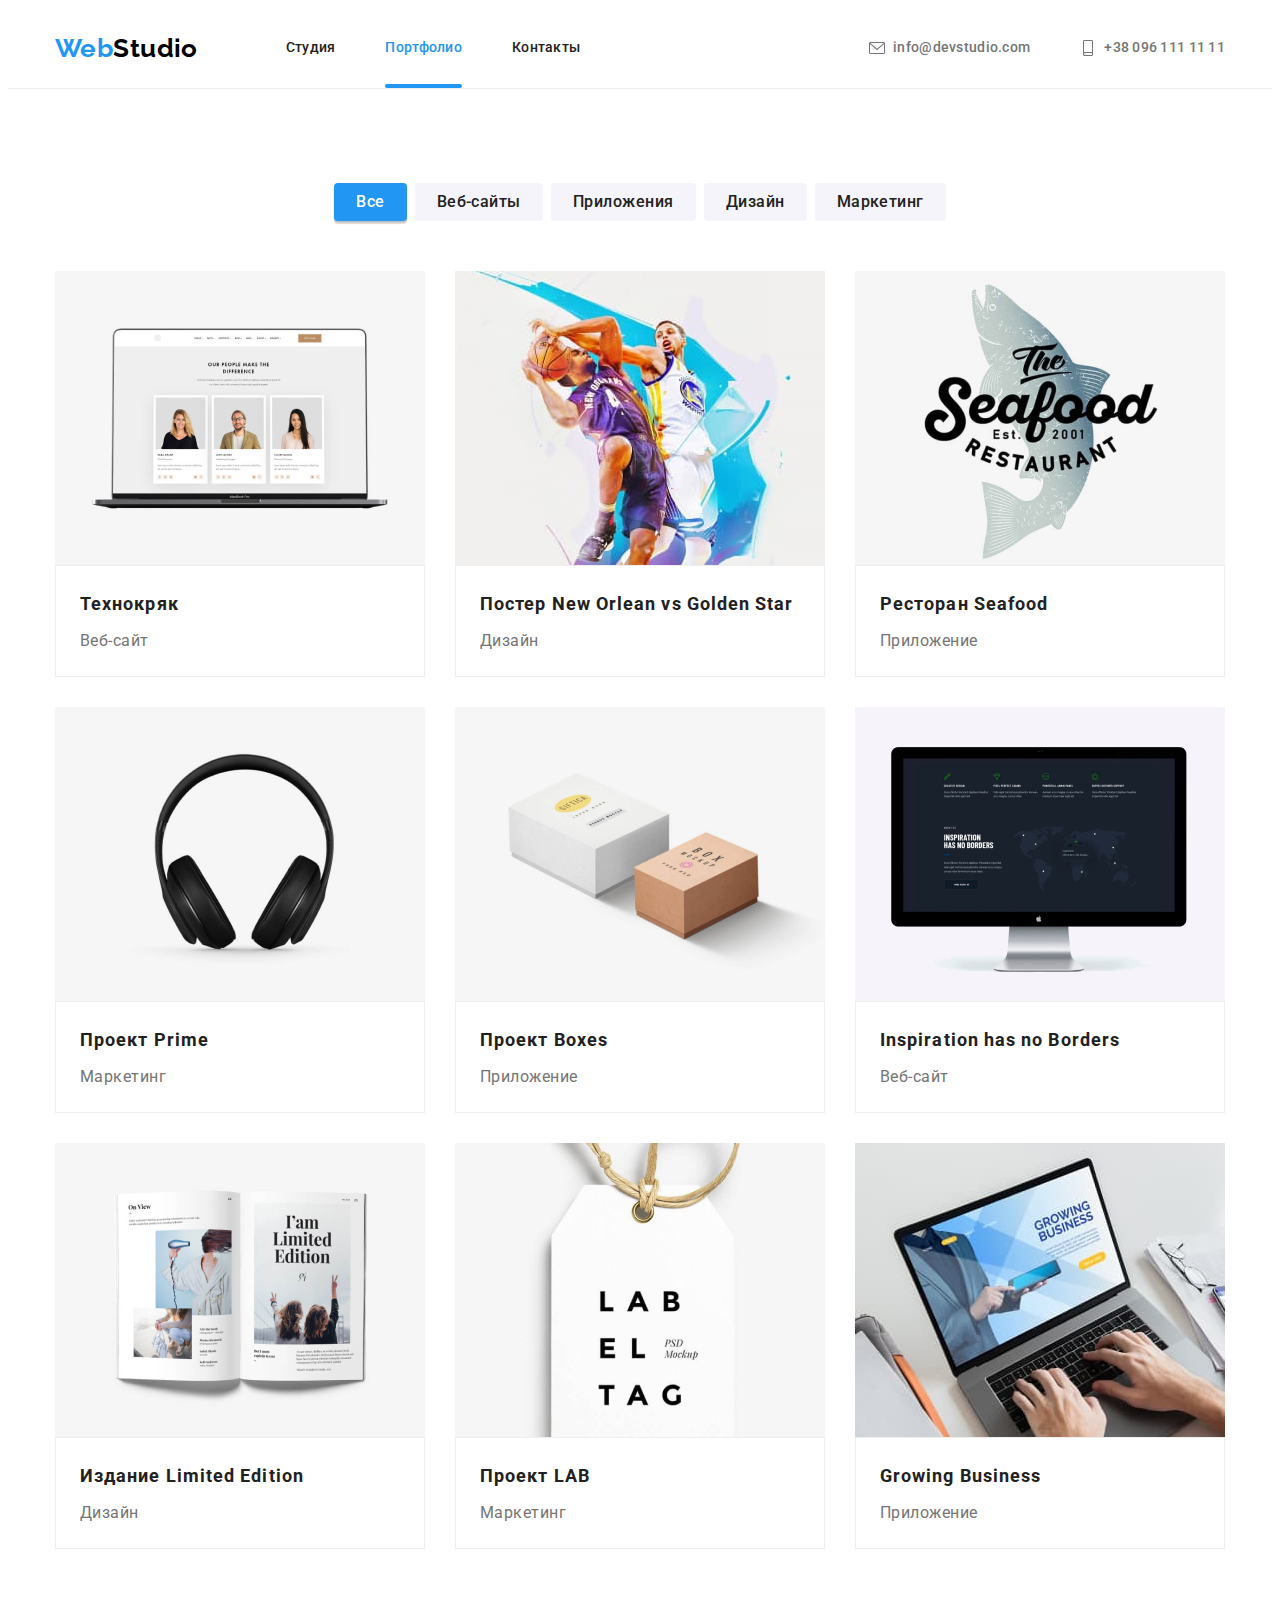
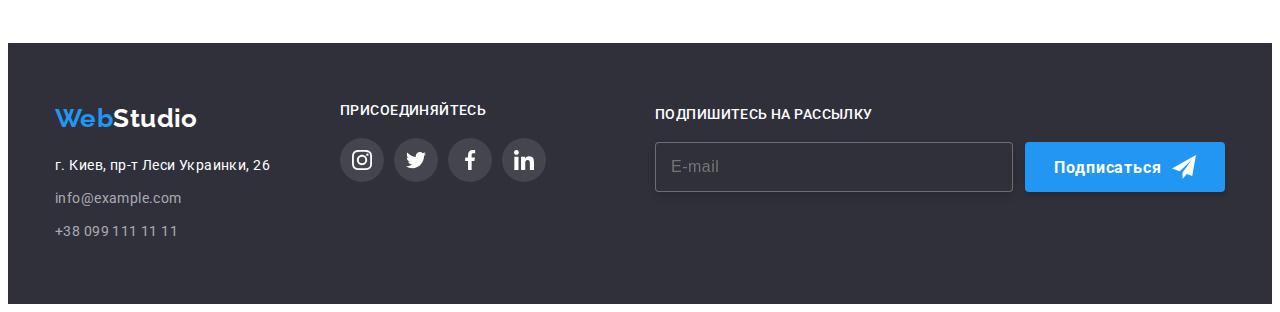
==== commit 1e002866: "Corrects styles of responsive versions" ====
--- a/portfolio.html
+++ b/portfolio.html
@@ -26,6 +26,7 @@
       <div class="container header__container">
         <nav class="navigation">
           <a class="logo" href="./index.html">Web<span class="logo__text">Studio</span></a>
+
           <ul class="navigation__list">
             <li class="navigation__item">
               <a class="navigation__link" href="./index.html">Студия</a>
@@ -58,12 +59,68 @@
             >
           </li>
         </ul>
+        <button type="button" class="button-menu" data-menu-button>
+          <svg class="button-menu__icon-open">
+            <use href="./images/sprite.svg#icon-menu"></use>
+          </svg>
+          <svg class="button-menu__icon-close">
+            <use href="./images/sprite.svg#icon-close"></use>
+          </svg>
+        </button>
+        <!-- Mobile menu -->
+        <div class="mobile-menu" data-menu>
+          <ul class="mobile-menu__nav-list">
+            <li class="mobile-menu__nav-item">
+              <a class="mobile-menu__link" href="./index.html">Студия</a>
+            </li>
+            <li class="mobile-menu__nav-item">
+              <a class="mobile-menu__link mobile-menu__link--current" href="./portfolio.html"
+                >Портфолио</a
+              >
+            </li>
+            <li class="mobile-menu__nav-item">
+              <a class="mobile-menu__link" href="">Контакты</a>
+            </li>
+          </ul>
+          <ul class="mobile-menu__cont-list">
+            <li class="mobile-menu__cont-item">
+              <a class="mobile-menu__tel-link" href="tel:+380961111111"> +38 096 111 11 11</a>
+            </li>
+            <li class="mobile-menu__cont-item">
+              <a class="mobile-menu__mail-link" href="mailto:info@devstudio.com"
+                >info@devstudio.com</a
+              >
+            </li>
+          </ul>
+          <ul class="mobile-menu__socio-list">
+            <li class="mobile-menu__socio-item">
+              <a class="mobile-menu__socio-link" href="https://www.instagram.com/" target="_blanc"
+                >Instagram</a
+              >
+            </li>
+            <li class="mobile-menu__socio-item">
+              <a class="mobile-menu__socio-link" href="https://twitter.com/" target="_blanc"
+                >Twitter</a
+              >
+            </li>
+            <li class="mobile-menu__socio-item">
+              <a class="mobile-menu__socio-link" href="https://www.facebook.com/" target="_blanc"
+                >Facebook</a
+              >
+            </li>
+            <li class="mobile-menu__socio-item">
+              <a class="mobile-menu__socio-link" href="https://www.linkedin.com/" target="_blanc"
+                >Linkedin</a
+              >
+            </li>
+          </ul>
+        </div>
       </div>
     </header>
     <main>
       <section class="portfolio">
         <div class="container">
-          <ul class="button-list">
+          <ul class="button-list portfolio__button-list">
             <li class="button-list__item">
               <button class="regular-button regular-button--main" type="button">Все</button>
             </li>
@@ -84,7 +141,7 @@
             <li class="card-set__item">
               <a class="card" href="">
                 <div class="card__vision">
-                  <img src="./images/portfolio-1.jpg" alt="Проект Технокряк" width="370" />
+                  <img class="card__img" src="./images/portfolio-1.jpg" alt="Проект Технокряк" />
                   <p class="card__overlay">
                     Технокряк это современная площадка распространения коронавируса. Компании
                     используют эту платформу для цифрового шпионажа и атак на защищённые сервера
@@ -100,7 +157,12 @@
             <li class="card-set__item">
               <a class="card" href="" lang="en">
                 <div class="card__vision">
-                  <img src="./images/portfolio-2.jpg" alt="Проект New Orlean" width="370" />
+                  <img
+                    class="card__img"
+                    src="./images/portfolio-2.jpg"
+                    alt="Проект New Orlean"
+                    width="370"
+                  />
                   <p class="card__overlay">
                     Lorem ipsum dolor sit amet consectetur adipisicing elit. Accusantium laborum eos
                     error impedit neque. Eius aliquid earum ad quod nisi illum! Vero odit nisi sit?
@@ -115,7 +177,12 @@
             <li class="card-set__item">
               <a class="card" href="" lang="en">
                 <div class="card__vision">
-                  <img src="./images/portfolio-3.jpg" alt="Проект Ресторан Seafood" width="370" />
+                  <img
+                    class="card__img"
+                    src="./images/portfolio-3.jpg"
+                    alt="Проект Ресторан Seafood"
+                    width="370"
+                  />
                   <p class="card__overlay">
                     Lorem ipsum dolor sit amet consectetur adipisicing elit. Obcaecati, suscipit,
                     eveniet eius quas recusandae iure ullam explicabo qui officiis fugit ut
@@ -131,7 +198,12 @@
             <li class="card-set__item">
               <a class="card" href="" lang="en">
                 <div class="card__vision">
-                  <img src="./images/portfolio-4.jpg" alt="Проект Прайм" width="370" />
+                  <img
+                    class="card__img"
+                    src="./images/portfolio-4.jpg"
+                    alt="Проект Прайм"
+                    width="370"
+                  />
                   <p class="card__overlay">
                     Lorem ipsum dolor sit amet consectetur adipisicing elit. Obcaecati, suscipit,
                     eveniet eius quas.
@@ -146,7 +218,12 @@
             <li class="card-set__item">
               <a class="card" href="" lang="en">
                 <div class="card__vision">
-                  <img src="./images/portfolio-5.jpg" alt="Проект Boxes" width="370" />
+                  <img
+                    class="card__img"
+                    src="./images/portfolio-5.jpg"
+                    alt="Проект Boxes"
+                    width="370"
+                  />
                   <p class="card__overlay">
                     Lorem ipsum dolor sit amet consectetur adipisicing elit. Obcaecati, suscipit,
                     eveniet eius quasicing elit.
@@ -161,7 +238,12 @@
             <li class="card-set__item">
               <a class="card" href="" lang="en">
                 <div class="card__vision">
-                  <img src="./images/portfolio-6.jpg" alt="Проект Inspiration" width="370" />
+                  <img
+                    class="card__img"
+                    src="./images/portfolio-6.jpg"
+                    alt="Проект Inspiration"
+                    width="370"
+                  />
                   <p class="card__overlay">
                     Lorem ipsum dolor sit amet consectetur adipisicing elitsit amet consectetur
                     adipisicing elit. Obcaecati, suscipit, eveniet eius quasicing elit.
@@ -176,7 +258,12 @@
             <li class="card-set__item">
               <a class="card" href="" lang="en">
                 <div class="card__vision">
-                  <img src="./images/portfolio-7.jpg" alt="Проект Limited Edition" width="370" />
+                  <img
+                    class="card__img"
+                    src="./images/portfolio-7.jpg"
+                    alt="Проект Limited Edition"
+                    width="370"
+                  />
                   <p class="card__overlay">
                     Lorem ipsum dolor sit amet consectetur adipisicing elitsit amet consectetur
                     adipisicing elit. Obcaecati, suscipit, eveniet eius quasicing elit.
@@ -191,7 +278,12 @@
             <li class="card-set__item">
               <a class="card" href="" lang="en">
                 <div class="card__vision">
-                  <img src="./images/portfolio-8.jpg" alt="Проект LAB" width="370" />
+                  <img
+                    class="card__img"
+                    src="./images/portfolio-8.jpg"
+                    alt="Проект LAB"
+                    width="370"
+                  />
                   <p class="card__overlay">
                     Lorem ipsum dolor sit amet consectetur adipisicing elitsit amet consectetur
                     adipisicing elit. Obcaecati, suscipit, eveniet eius quasicing elit. Lorem ipsum
@@ -207,7 +299,12 @@
             <li class="card-set__item">
               <a class="card" href="" lang="en">
                 <div class="card__vision">
-                  <img src="./images/portfolio-9.jpg" alt="Проект Growing Business" width="370" />
+                  <img
+                    class="card__img"
+                    src="./images/portfolio-9.jpg"
+                    alt="Проект Growing Business"
+                    width="370"
+                  />
                   <p class="card__overlay">
                     Lorem ipsum dolor sit amet consectetur adipisicing elitsit amet consectetur
                     adipisicing eliveritatis? Lorem ipsum, dolor sit amet consectet Lorem ipsum
@@ -228,67 +325,69 @@
     <!-- Футер -->
     <footer class="footer">
       <div class="container footer__container">
-        <div class="footer__address">
-          <a class="logo" href="./index.html">Web<span class="logo__text--light">Studio</span></a>
-          <address class="address">
-            <a
-              class="address__link address__link--light"
-              href="https://goo.gl/maps/gmN9msgWYYtAYABk7"
-              target="_blanc"
-              >Киев, пр-т Леси Украинки, 26 г</a
-            >
-            <a class="address__link" href="mailto:info@example.com">info@example.com</a>
-            <a class="address__link" href="tel:+380991111111">+38 099 111 11 11</a>
-          </address>
-        </div>
-        <div class="footer__join-us">
-          <p class="footer__text">Присоединяйтесь</p>
-          <ul class="socio-list">
-            <li>
+        <div class="footer__box">
+          <div class="footer__address">
+            <a class="logo" href="./index.html">Web<span class="logo__text--light">Studio</span></a>
+            <address class="address">
               <a
-                class="socio-list__link socio-list__link--dark-bgd"
-                href="https://www.instagram.com/"
+                class="address__link address__link--light"
+                href="https://goo.gl/maps/gmN9msgWYYtAYABk7"
                 target="_blanc"
-              >
-                <svg class="socio-list__icon" width="20" height="20">
-                  <use href="./images/sprite.svg#icon-instagram"></use>
-                </svg>
-              </a>
-            </li>
-            <li>
-              <a
-                class="socio-list__link socio-list__link--dark-bgd"
-                href="https://twitter.com/"
-                target="_blanc"
-              >
-                <svg class="socio-list__icon" width="20" height="20">
-                  <use href="./images/sprite.svg#icon-twitter"></use>
-                </svg>
-              </a>
-            </li>
-            <li>
-              <a
-                class="socio-list__link socio-list__link--dark-bgd"
-                href="https://www.facebook.com/"
-                target="_blanc"
-              >
-                <svg class="socio-list__icon" width="20" height="20">
-                  <use href="./images/sprite.svg#icon-facebook"></use>
-                </svg>
-              </a>
-            </li>
-            <li>
-              <a
-                class="socio-list__link socio-list__link--dark-bgd"
-                href="https://www.linkedin.com/"
-                target="_blanc"
-              >
-                <svg class="socio-list__icon" width="20" height="20">
-                  <use href="./images/sprite.svg#icon-linkedin"></use>
-                </svg>
-              </a>
-            </li>
-          </ul>
+                >г. Киев, пр-т Леси Украинки, 26</a
+              >
+              <a class="address__link" href="mailto:info@example.com">info@example.com</a>
+              <a class="address__link" href="tel:+380991111111">+38 099 111 11 11</a>
+            </address>
+          </div>
+          <div class="footer__join-us">
+            <p class="footer__text">Присоединяйтесь</p>
+            <ul class="socio-list">
+              <li>
+                <a
+                  class="socio-list__link socio-list__link--dark-bgd"
+                  href="https://www.instagram.com/"
+                  target="_blanc"
+                >
+                  <svg class="socio-list__icon" width="20" height="20">
+                    <use href="./images/sprite.svg#icon-instagram"></use>
+                  </svg>
+                </a>
+              </li>
+              <li>
+                <a
+                  class="socio-list__link socio-list__link--dark-bgd"
+                  href="https://twitter.com/"
+                  target="_blanc"
+                >
+                  <svg class="socio-list__icon" width="20" height="20">
+                    <use href="./images/sprite.svg#icon-twitter"></use>
+                  </svg>
+                </a>
+              </li>
+              <li>
+                <a
+                  class="socio-list__link socio-list__link--dark-bgd"
+                  href="https://www.facebook.com/"
+                  target="_blanc"
+                >
+                  <svg class="socio-list__icon" width="20" height="20">
+                    <use href="./images/sprite.svg#icon-facebook"></use>
+                  </svg>
+                </a>
+              </li>
+              <li>
+                <a
+                  class="socio-list__link socio-list__link--dark-bgd"
+                  href="https://www.linkedin.com/"
+                  target="_blanc"
+                >
+                  <svg class="socio-list__icon" width="20" height="20">
+                    <use href="./images/sprite.svg#icon-linkedin"></use>
+                  </svg>
+                </a>
+              </li>
+            </ul>
+          </div>
         </div>
         <form class="form-sign-up footer__form-sign-up">
           <label class="form-sign-up__label" for="email">Подпишитесь на рассылку</label>
@@ -310,5 +409,7 @@
         </form>
       </div>
     </footer>
+
+    <script src="./js/menu.js"></script>
   </body>
 </html>
--- a/CSS/main.min.css
+++ b/CSS/main.min.css
@@ -1,2 +1,2 @@
-html{-webkit-box-sizing:border-box;box-sizing:border-box}*,::before,::after{-webkit-box-sizing:inherit;box-sizing:inherit}h1,h2,h3,p{margin:0}img{display:block}ul{list-style-type:none;margin:0;padding:0}a{text-decoration:none;display:inline-block}.visually-hidden{position:absolute;width:1px;height:1px;margin:-1px;border:0;padding:0;white-space:nowrap;-webkit-clip-path:inset(100%);clip-path:inset(100%);clip:rect(0 0 0 0);overflow:hidden}body{font-family:"Roboto",sans-serif;font-size:14px;line-height:1.71;letter-spacing:0.03em;color:#757575;background-color:#fff}.container{width:1200px;padding:0 15px;margin:0 auto}.section-title{color:#212121;font-weight:700;font-size:36px;line-height:1.17;text-align:center;margin-bottom:50px}.button{width:200px;height:50px;font-family:"Roboto",sans-serif;font-weight:700;font-size:16px;line-height:1.87;text-align:center;letter-spacing:.06em;cursor:pointer;color:#fff;background-color:#2196f3;-webkit-box-shadow:0px 4px 4px rgba(0,0,0,0.15);box-shadow:0px 4px 4px rgba(0,0,0,0.15);border-radius:4px;border-color:transparent;-webkit-transition:background-color 250ms cubic-bezier(0.4, 0, 0.2, 1),color 250ms cubic-bezier(0.4, 0, 0.2, 1);transition:background-color 250ms cubic-bezier(0.4, 0, 0.2, 1),color 250ms cubic-bezier(0.4, 0, 0.2, 1)}.socio-list{list-style:none;display:-webkit-box;display:-ms-flexbox;display:flex;-webkit-box-pack:justify;-ms-flex-pack:justify;justify-content:space-between;width:206px;margin:0 auto}.socio-list__link{width:44px;height:44px;border-radius:50%;display:-webkit-inline-box;display:-ms-inline-flexbox;display:inline-flex;-webkit-box-pack:center;-ms-flex-pack:center;justify-content:center;-webkit-box-align:center;-ms-flex-align:center;align-items:center;color:#afb1b8;background-color:transparent;-webkit-transition:background-color 250ms cubic-bezier(0.4, 0, 0.2, 1),color 250ms cubic-bezier(0.4, 0, 0.2, 1);transition:background-color 250ms cubic-bezier(0.4, 0, 0.2, 1),color 250ms cubic-bezier(0.4, 0, 0.2, 1)}.socio-list__link:hover,.socio-list__link:focus{background-color:#2196f3;color:#fff}.socio-list__link--dark-bgd{background-color:rgba(255,255,255,0.1);color:#fff}.socio-list__icon{fill:currentColor}.header--underlined{border-bottom:1px solid #ececec}.header__container{display:-webkit-box;display:-ms-flexbox;display:flex;-webkit-box-align:center;-ms-flex-align:center;align-items:center}.navigation{display:-webkit-box;display:-ms-flexbox;display:flex;-webkit-box-align:center;-ms-flex-align:center;align-items:center}.navigation__list{display:-webkit-box;display:-ms-flexbox;display:flex;margin-left:93px}.navigation__item:not(:last-child){margin-right:50px}.navigation__link{color:#212121;font-weight:500;line-height:1.14;letter-spacing:.02em;padding-top:32px;padding-bottom:32px;-webkit-transition:color 250ms cubic-bezier(0.4, 0, 0.2, 1);transition:color 250ms cubic-bezier(0.4, 0, 0.2, 1)}.navigation__link:hover,.navigation__link:focus{color:#2196f3}.navigation__link--current{color:#2196f3;position:relative}.navigation__link--current::after{position:absolute;left:0;bottom:0;content:'';display:inline-block;width:100%;height:4px;background-color:#2196f3;border-radius:2px}.contact-list{display:-webkit-box;display:-ms-flexbox;display:flex;margin-left:auto;-webkit-box-align:center;-ms-flex-align:center;align-items:center}.contact-list__link{font-weight:500;letter-spacing:0.02em;color:#757575;text-decoration:none;display:-webkit-inline-box;display:-ms-inline-flexbox;display:inline-flex;-webkit-box-align:center;-ms-flex-align:center;align-items:center;padding-top:28px;padding-bottom:28px;-webkit-transition:color 250ms cubic-bezier(0.4, 0, 0.2, 1);transition:color 250ms cubic-bezier(0.4, 0, 0.2, 1)}.contact-list__link:hover,.contact-list__link:focus{color:#2196f3}.contact-list__item{display:-webkit-inline-box;display:-ms-inline-flexbox;display:inline-flex;-webkit-box-align:center;-ms-flex-align:center;align-items:center}.contact-list__item:not(:last-child){margin-right:50px}.contact-list__icon{margin-right:8px;fill:currentColor}.logo{font-family:Raleway;font-weight:700;font-size:26px;line-height:1.19;color:#2196f3;text-decoration:none}.logo__text{color:#000000}.logo__text--light{color:#fff}.hero{background-color:#2f303a;text-align:center}.hero__body{padding-top:200px;padding-bottom:200px;margin:0 auto;max-width:1600px;height:600px;background-image:-webkit-gradient(linear, left top, right top, from(rgba(47,48,58,0.4)), to(rgba(47,48,58,0.4))),url(../images/hero-img.jpg);background-image:linear-gradient(to right, rgba(47,48,58,0.4), rgba(47,48,58,0.4)),url(../images/hero-img.jpg);background-repeat:no-repeat;background-size:contain;background-position:center}.hero__title{text-align:center;font-weight:900;font-size:44px;line-height:1.36;letter-spacing:.06em;text-transform:uppercase;color:#fff;width:696px;margin:0 auto 30px auto}.hero__button:hover,.hero__button:focus{color:#212121;background-color:#f5f4fa}.features{padding-top:94px;padding-bottom:94px}.features__list{display:-webkit-box;display:-ms-flexbox;display:flex}.features__item{width:calc((100% -90px) / 4);margin-right:30px}.features__item:last-child{margin-right:0}.features__icon{background-color:#f5f4fa;width:270px;height:120px;display:-webkit-box;display:-ms-flexbox;display:flex;-webkit-box-pack:center;-ms-flex-pack:center;justify-content:center;-webkit-box-align:center;-ms-flex-align:center;align-items:center}.features__sub-title{color:#212121;font-weight:700;font-size:14px;line-height:1.14;letter-spacing:.03em;text-transform:uppercase;margin-top:30px;margin-bottom:10px}.works{padding-top:0px;padding-bottom:94px}.works__list{display:-webkit-box;display:-ms-flexbox;display:flex;-webkit-box-pack:justify;-ms-flex-pack:justify;justify-content:space-between}.works__item{position:relative}.works__text{position:absolute;bottom:0;display:-webkit-box;display:-ms-flexbox;display:flex;-webkit-box-pack:center;-ms-flex-pack:center;justify-content:center;-webkit-box-align:center;-ms-flex-align:center;align-items:center;width:100%;height:70px;font-weight:500;font-size:14px;line-height:1.14;text-transform:uppercase;color:#fff;background:rgba(48,49,59,0.8)}.team{padding-top:94px;padding-bottom:94px;background-color:#f5f4fa}.team__list{display:-webkit-box;display:-ms-flexbox;display:flex;-webkit-box-pack:justify;-ms-flex-pack:justify;justify-content:space-between}.personal-card{background-color:#fff;-webkit-box-shadow:0px 1px 3px rgba(0,0,0,0.12),0px 1px 1px rgba(0,0,0,0.14),0px 2px 1px rgba(0,0,0,0.2);box-shadow:0px 1px 3px rgba(0,0,0,0.12),0px 1px 1px rgba(0,0,0,0.14),0px 2px 1px rgba(0,0,0,0.2);border-radius:0px 0px 4px 4px}.personal-card__description{padding:30px 0}.personal-card__title{color:#212121;font-weight:500;font-size:16px;line-height:1.19;text-align:center;margin-bottom:10px}.personal-card__position{font-size:16px;line-height:1.19;text-align:center;margin-bottom:16px}.clients{padding-top:94px;padding-bottom:94px}.clients__list{display:-webkit-box;display:-ms-flexbox;display:flex;-webkit-box-pack:justify;-ms-flex-pack:justify;justify-content:space-between}.clients__link{display:-webkit-box;display:-ms-flexbox;display:flex;-webkit-box-pack:center;-ms-flex-pack:center;justify-content:center;-webkit-box-align:center;-ms-flex-align:center;align-items:center;width:170px;height:92px;border:1px solid #afb1b8;border-radius:4px;color:#afb1b8;-webkit-transition:border-color 250ms cubic-bezier(0.4, 0, 0.2, 1);transition:border-color 250ms cubic-bezier(0.4, 0, 0.2, 1);-webkit-transition:color 250ms cubic-bezier(0.4, 0, 0.2, 1);transition:color 250ms cubic-bezier(0.4, 0, 0.2, 1)}.clients__link:hover,.clients__link:focus{border-color:#2196f3;color:#2196f3}.clients__icon{fill:currentColor}.footer{color:#fff;background-color:#2f303a;padding-top:60px;padding-bottom:60px}.footer__container{display:-webkit-box;display:-ms-flexbox;display:flex}.footer__join-us{margin-left:70px}.footer__text{font-weight:500;font-size:14;line-height:1.14;text-transform:uppercase;margin-bottom:20px}.footer__form-sign-up{margin-left:auto}.address{margin-top:20px}.address__link{display:block;color:rgba(255,255,255,0.6);font-style:normal;text-decoration:none;margin-bottom:9px;-webkit-transition:color 250ms cubic-bezier(0.4, 0, 0.2, 1);transition:color 250ms cubic-bezier(0.4, 0, 0.2, 1)}.address__link--light{color:#fff}.address__link:last-child{margin-bottom:0}.address__link:hover,.address__link:focus{color:#2196f3}.form-sign-up__label{display:inline-block;margin-bottom:20px;font-weight:500;font-size:14px;line-height:1.14;text-transform:uppercase}.form-sign-up__wrap{display:-webkit-box;display:-ms-flexbox;display:flex;-webkit-box-align:center;-ms-flex-align:center;align-items:center}.form-sign-up__input{width:358px;height:50px;padding:15px;border:1px solid rgba(255,255,255,0.3);border-radius:4px;background-color:#2f303a;font-weight:400;font-size:16px;line-height:1.25;letter-spacing:.03em;color:rgba(255,255,255,0.6);-webkit-filter:drop-shadow(0px 4px 4px rgba(0,0,0,0.15));filter:drop-shadow(0px 4px 4px rgba(0,0,0,0.15))}.form-sign-up__button{margin-left:12px;display:-webkit-box;display:-ms-flexbox;display:flex;-webkit-box-align:center;-ms-flex-align:center;align-items:center;-webkit-box-pack:center;-ms-flex-pack:center;justify-content:center}.form-sign-up__button:hover,.form-sign-up__button:focus{background-color:#188ce8}.form-sign-up__icon{margin-left:10px}.backdrop{position:fixed;top:0;left:0;display:-webkit-box;display:-ms-flexbox;display:flex;-webkit-box-pack:center;-ms-flex-pack:center;justify-content:center;-webkit-box-align:center;-ms-flex-align:center;align-items:center;width:100%;height:100%;visibility:1;opacity:1;background-color:rgba(0,0,0,0.1);-webkit-transition:opacity 500ms cubic-bezier(0.4, 0, 0.2, 1);transition:opacity 500ms cubic-bezier(0.4, 0, 0.2, 1)}.is-hidden{visibility:0;opacity:0;pointer-events:none}.modal{position:absolute;width:528px;height:581px;padding:40px;-webkit-transform:scale(1) rotate(0deg);transform:scale(1) rotate(0deg);-webkit-transition:-webkit-transform 500ms cubic-bezier(0.4, 0, 0.2, 1);transition:-webkit-transform 500ms cubic-bezier(0.4, 0, 0.2, 1);transition:transform 500ms cubic-bezier(0.4, 0, 0.2, 1);transition:transform 500ms cubic-bezier(0.4, 0, 0.2, 1), -webkit-transform 500ms cubic-bezier(0.4, 0, 0.2, 1);background-color:#fff;-webkit-box-shadow:0px 1px 3px rgba(0,0,0,0.12),0px 1px 1px rgba(0,0,0,0.14),0px 2px 1px rgba(0,0,0,0.2);box-shadow:0px 1px 3px rgba(0,0,0,0.12),0px 1px 1px rgba(0,0,0,0.14),0px 2px 1px rgba(0,0,0,0.2);border-radius:4px}.backdrop.is-hidden .modal{-webkit-transform:scale(0) rotate(90deg);transform:scale(0) rotate(90deg)}.modal__title{margin-bottom:12px;font-weight:700;font-size:20px;line-height:1.15;text-align:center;color:#212121}.close-btn{position:absolute;top:8px;right:8px;display:-webkit-box;display:-ms-flexbox;display:flex;-webkit-box-pack:center;-ms-flex-pack:center;justify-content:center;-webkit-box-align:center;-ms-flex-align:center;align-items:center;width:30px;height:30px;border-radius:50%;border:1px solid rgba(0,0,0,0.1);background-color:#fff;cursor:pointer;-webkit-transition:background-color 250ms cubic-bezier(0.4, 0, 0.2, 1),fill 250ms cubic-bezier(0.4, 0, 0.2, 1);transition:background-color 250ms cubic-bezier(0.4, 0, 0.2, 1),fill 250ms cubic-bezier(0.4, 0, 0.2, 1)}.close-btn:hover,.close-btn:focus{fill:#2196f3}.form-order__field{padding:0;position:relative;margin-bottom:4px}.form-order__label{padding:0;font-weight:400;font-size:12px;line-height:1.17;letter-spacing:.01em;margin-bottom:4px}.form-order__input{width:100%;height:40px;display:block;padding:11px 11px 11px 41px;background-color:inherit;border:1px solid rgba(33,33,33,0.2);-webkit-box-sizing:border-box;box-sizing:border-box;border-radius:4px;font-size:16px;outline:none;-webkit-transition:border 250ms cubic-bezier(0.4, 0, 0.2, 1);transition:border 250ms cubic-bezier(0.4, 0, 0.2, 1)}.form-order__input:focus{border:1px solid #2196f3}.form-order__input--area{height:120px;padding:12px 16px;resize:none}.form-order__input--area::-webkit-input-placeholder{font-size:12px;line-height:1.17;letter-spacing:.01em;color:rgba(117,117,117,0.5)}.form-order__input--area:-ms-input-placeholder{font-size:12px;line-height:1.17;letter-spacing:.01em;color:rgba(117,117,117,0.5)}.form-order__input--area::-ms-input-placeholder{font-size:12px;line-height:1.17;letter-spacing:.01em;color:rgba(117,117,117,0.5)}.form-order__input--area::placeholder{font-size:12px;line-height:1.17;letter-spacing:.01em;color:rgba(117,117,117,0.5)}.form-order__icon{position:absolute;bottom:11px;left:12px;width:18px;height:18px;-webkit-transition:fill 250ms cubic-bezier(0.4, 0, 0.2, 1);transition:fill 250ms cubic-bezier(0.4, 0, 0.2, 1)}.form-order__input:focus+.form-order__icon{fill:#2196f3}.form-order__agreement{margin:20px 12px 30px}.form-order__checkbox{-webkit-appearance:none;-moz-appearance:none;appearance:none;position:absolute}.form-order__icon-check{display:inline-block;margin-right:6px;width:16px;height:15px;border:2px solid #212121;border-radius:4px;-webkit-transition:background-color 250ms cubic-bezier(0.4, 0, 0.2, 1),border 250ms cubic-bezier(0.4, 0, 0.2, 1);transition:background-color 250ms cubic-bezier(0.4, 0, 0.2, 1),border 250ms cubic-bezier(0.4, 0, 0.2, 1)}.form-order__checkbox:checked+.form-order__icon-check{border:2px solid #2196f3;background-color:#2196f3}.form-order__checkbox:focus+.form-order__icon-check{-webkit-box-shadow:0 0 0 1px #2196f3;box-shadow:0 0 0 1px #2196f3}.form-order__link{color:#2196f3}.form-order__button{display:block;margin:0 auto}.form-order__button:hover,.form-order__button:focus{background-color:#188ce8}.portfolio{padding-top:94px;padding-bottom:94px}.portfolio__card-set{margin-top:50px}.button-list{display:-webkit-box;display:-ms-flexbox;display:flex;-webkit-box-pack:center;-ms-flex-pack:center;justify-content:center;-webkit-box-align:center;-ms-flex-align:center;align-items:center}.button-list__item:not(:last-child){margin-right:8px}.regular-button{padding:6px 22px;font-family:"Roboto",sans-serif;font-weight:500;font-size:16px;line-height:1.62;text-align:center;letter-spacing:.03em;cursor:pointer;color:#212121;background-color:#f5f4fa;border-color:transparent;border-radius:4px;-webkit-transition:background-color 250ms cubic-bezier(0.4, 0, 0.2, 1),color 250ms cubic-bezier(0.4, 0, 0.2, 1),-webkit-box-shadow 250ms cubic-bezier(0.4, 0, 0.2, 1);transition:background-color 250ms cubic-bezier(0.4, 0, 0.2, 1),color 250ms cubic-bezier(0.4, 0, 0.2, 1),-webkit-box-shadow 250ms cubic-bezier(0.4, 0, 0.2, 1);transition:background-color 250ms cubic-bezier(0.4, 0, 0.2, 1),color 250ms cubic-bezier(0.4, 0, 0.2, 1),box-shadow 250ms cubic-bezier(0.4, 0, 0.2, 1);transition:background-color 250ms cubic-bezier(0.4, 0, 0.2, 1),color 250ms cubic-bezier(0.4, 0, 0.2, 1),box-shadow 250ms cubic-bezier(0.4, 0, 0.2, 1),-webkit-box-shadow 250ms cubic-bezier(0.4, 0, 0.2, 1)}.regular-button--main{color:#fff;background-color:#2196f3;-webkit-box-shadow:0px 3px 1px rgba(0,0,0,0.1),0px 1px 2px rgba(0,0,0,0.08),0px 2px 2px rgba(0,0,0,0.12);box-shadow:0px 3px 1px rgba(0,0,0,0.1),0px 1px 2px rgba(0,0,0,0.08),0px 2px 2px rgba(0,0,0,0.12)}.regular-button:hover,.regular-button:focus{color:#fff;background-color:#2196f3;-webkit-box-shadow:0px 3px 1px rgba(0,0,0,0.1),0px 1px 2px rgba(0,0,0,0.08),0px 2px 2px rgba(0,0,0,0.12);box-shadow:0px 3px 1px rgba(0,0,0,0.1),0px 1px 2px rgba(0,0,0,0.08),0px 2px 2px rgba(0,0,0,0.12)}.card-set{display:-webkit-box;display:-ms-flexbox;display:flex;-ms-flex-wrap:wrap;flex-wrap:wrap}.card-set__item{margin-right:30px;margin-bottom:30px;width:370px}.card-set__item:nth-child(3n){margin-right:0}.card-set__item:nth-last-child(-n+3){margin-bottom:0}.card{-webkit-transition:-webkit-box-shadow 250ms cubic-bezier(0.4, 0, 0.2, 1);transition:-webkit-box-shadow 250ms cubic-bezier(0.4, 0, 0.2, 1);transition:box-shadow 250ms cubic-bezier(0.4, 0, 0.2, 1);transition:box-shadow 250ms cubic-bezier(0.4, 0, 0.2, 1), -webkit-box-shadow 250ms cubic-bezier(0.4, 0, 0.2, 1)}.card:hover,.card:focus{-webkit-box-shadow:0px 1px 1px rgba(0,0,0,0.12),0px 4px 4px rgba(0,0,0,0.06),1px 4px 6px rgba(0,0,0,0.16);box-shadow:0px 1px 1px rgba(0,0,0,0.12),0px 4px 4px rgba(0,0,0,0.06),1px 4px 6px rgba(0,0,0,0.16)}.card__vision{position:relative;overflow:hidden}.card__overlay{position:absolute;top:0;left:0;-webkit-transform:translateY(101%);transform:translateY(101%);-webkit-transition:-webkit-transform 250ms cubic-bezier(0.4, 0, 0.2, 1);transition:-webkit-transform 250ms cubic-bezier(0.4, 0, 0.2, 1);transition:transform 250ms cubic-bezier(0.4, 0, 0.2, 1);transition:transform 250ms cubic-bezier(0.4, 0, 0.2, 1), -webkit-transform 250ms cubic-bezier(0.4, 0, 0.2, 1);display:-webkit-box;display:-ms-flexbox;display:flex;-webkit-box-align:center;-ms-flex-align:center;align-items:center;width:100%;height:100%;padding:24px;font-size:18px;line-height:1.56;color:#fff;background-color:rgba(33,150,243,0.9);overflow:hidden}.card:hover .card__overlay,.card:focus .card__overlay{-webkit-transform:translateY(0);transform:translateY(0)}.card__description{padding:20px 24px 20px 24px;border:1px solid #eeeeee}.card__name{color:#212121;font-weight:700;font-size:18px;line-height:2;letter-spacing:.06em;margin-bottom:4px}.card__text{color:#757575;font-size:16px;line-height:1.87;letter-spacing:.03em}
+html{-webkit-box-sizing:border-box;box-sizing:border-box}*,::before,::after{-webkit-box-sizing:inherit;box-sizing:inherit}h1,h2,h3,p{margin:0}img{display:block}ul{list-style-type:none;margin:0;padding:0}a{text-decoration:none;display:inline-block}.visually-hidden{position:absolute;width:1px;height:1px;margin:-1px;border:0;padding:0;white-space:nowrap;-webkit-clip-path:inset(100%);clip-path:inset(100%);clip:rect(0 0 0 0);overflow:hidden}body{font-family:"Roboto",sans-serif;font-size:14px;line-height:1.71;letter-spacing:0.03em;color:#757575;background-color:#fff}body.menu-open{overflow:hidden}.container{max-width:1200px;padding:0 15px;margin:0 auto}@media (min-width: 480px){.container{max-width:480px}}@media (min-width: 768px){.container{max-width:768px}}@media (min-width: 1200px){.container{max-width:1200px}}.section-title{color:#212121;font-weight:700;font-size:28px;line-height:1.18;text-align:center;margin-bottom:30px}@media (min-width: 1200px){.section-title{margin-bottom:50px;font-size:36px;line-height:1.17}}.button{width:200px;height:50px;font-family:"Roboto",sans-serif;font-weight:700;font-size:16px;line-height:1.87;text-align:center;letter-spacing:.06em;cursor:pointer;color:#fff;background-color:#2196f3;-webkit-box-shadow:0px 4px 4px rgba(0,0,0,0.15);box-shadow:0px 4px 4px rgba(0,0,0,0.15);border-radius:4px;border-color:transparent;-webkit-transition:background-color 250ms cubic-bezier(0.4, 0, 0.2, 1),color 250ms cubic-bezier(0.4, 0, 0.2, 1);transition:background-color 250ms cubic-bezier(0.4, 0, 0.2, 1),color 250ms cubic-bezier(0.4, 0, 0.2, 1)}.button:hover,.button:focus{background-color:#188ce8}.socio-list{list-style:none;display:-webkit-box;display:-ms-flexbox;display:flex;-webkit-box-pack:justify;-ms-flex-pack:justify;justify-content:space-between;width:206px;margin:0 auto}.socio-list__link{width:44px;height:44px;border-radius:50%;display:-webkit-inline-box;display:-ms-inline-flexbox;display:inline-flex;-webkit-box-pack:center;-ms-flex-pack:center;justify-content:center;-webkit-box-align:center;-ms-flex-align:center;align-items:center;color:#afb1b8;background-color:transparent;-webkit-transition:background-color 250ms cubic-bezier(0.4, 0, 0.2, 1),color 250ms cubic-bezier(0.4, 0, 0.2, 1);transition:background-color 250ms cubic-bezier(0.4, 0, 0.2, 1),color 250ms cubic-bezier(0.4, 0, 0.2, 1)}.socio-list__link:hover,.socio-list__link:focus{background-color:#2196f3;color:#fff}.socio-list__link--dark-bgd{background-color:rgba(255,255,255,0.1);color:#fff}.socio-list__icon{fill:currentColor}.header--underlined{border-bottom:1px solid #ececec}.header{position:relative}.header__container{display:-webkit-box;display:-ms-flexbox;display:flex;-webkit-box-pack:justify;-ms-flex-pack:justify;justify-content:space-between;-webkit-box-align:center;-ms-flex-align:center;align-items:center}@media (max-width: 767px){.header__container{height:60px}}.navigation__list{display:none}@media (min-width: 768px){.navigation{display:-webkit-box;display:-ms-flexbox;display:flex;-webkit-box-align:center;-ms-flex-align:center;align-items:center}.navigation__list{display:-webkit-box;display:-ms-flexbox;display:flex;margin-left:88px}.navigation__item:not(:last-child){margin-right:50px}.navigation__link{color:#212121;font-weight:500;line-height:1.14;letter-spacing:.02em;padding-top:32px;padding-bottom:32px;-webkit-transition:color 250ms cubic-bezier(0.4, 0, 0.2, 1);transition:color 250ms cubic-bezier(0.4, 0, 0.2, 1)}.navigation__link:hover,.navigation__link:focus{color:#2196f3}.navigation__link--current{color:#2196f3;position:relative}.navigation__link--current::after{position:absolute;left:0;bottom:0;content:'';display:inline-block;width:100%;height:4px;background-color:#2196f3;border-radius:2px}}.contact-list{display:none}@media (min-width: 768px){.contact-list{display:block}.contact-list__item{display:-webkit-box;display:-ms-flexbox;display:flex;-webkit-box-align:center;-ms-flex-align:center;align-items:center}.contact-list__icon{margin-right:8px;fill:currentColor}.contact-list__link{font-weight:500;letter-spacing:0.02em;color:#757575;text-decoration:none;display:-webkit-box;display:-ms-flexbox;display:flex;-webkit-box-align:center;-ms-flex-align:center;align-items:center;padding-top:4px;padding-bottom:4px;-webkit-transition:color 250ms cubic-bezier(0.4, 0, 0.2, 1);transition:color 250ms cubic-bezier(0.4, 0, 0.2, 1)}.contact-list__link:hover,.contact-list__link:focus{color:#2196f3}}@media (min-width: 1200px){.contact-list{display:-webkit-box;display:-ms-flexbox;display:flex;-webkit-box-align:center;-ms-flex-align:center;align-items:center}.contact-list__item:not(:last-child){margin-right:50px}.contact-list__link{padding-top:28px;padding-bottom:28px}}.logo{font-family:Raleway;font-weight:700;font-size:24px;line-height:1.17;color:#2196f3;text-decoration:none}@media (min-width: 1200px){.logo{font-size:26px;line-height:1.19}}.logo__text{color:#000000}.logo__text--light{color:#fff}.button-menu{width:40px;height:40px;display:-webkit-box;display:-ms-flexbox;display:flex;-webkit-box-pack:center;-ms-flex-pack:center;justify-content:center;-webkit-box-align:center;-ms-flex-align:center;align-items:center;background-color:transparent;border:none;fill:#212121}@media (min-width: 768px){.button-menu{display:none}}.button-menu__icon-open{width:24px;height:16px}.button-menu:hover .button-menu__icon-open,.button-menu:focus .button-menu__icon-open{fill:#2196f3}.button-menu__icon-close{display:none;width:20px;height:20px}.button-menu:hover .button-menu__icon-close,.button-menu:focus .button-menu__icon-close{fill:#2196f3}.button-menu.is-open .button-menu__icon-close{display:block}.button-menu.is-open .button-menu__icon-open{display:none}.mobile-menu{position:absolute;z-index:2;top:100%;left:0;width:100%;height:calc(100vh - 60px);display:none;-webkit-box-orient:vertical;-webkit-box-direction:normal;-ms-flex-direction:column;flex-direction:column;width:100%;padding:30px 40px 30px 40px;background-color:#fff;-webkit-box-shadow:0px 4px 8px rgba(0,0,0,0.04),0px 2px 4px rgba(0,0,0,0.08),0px 1px 3px rgba(0,0,0,0.16);box-shadow:0px 4px 8px rgba(0,0,0,0.04),0px 2px 4px rgba(0,0,0,0.08),0px 1px 3px rgba(0,0,0,0.16);overflow-y:scroll}.mobile-menu.is-open{display:-webkit-box;display:-ms-flexbox;display:flex}@media (min-width: 768px){.mobile-menu.is-open{display:none}}.mobile-menu__link{display:block;padding-top:18px;padding-bottom:18px;font-weight:500;font-size:40px;line-height:1.18;letter-spacing:.02em;color:#212121}.mobile-menu__link:hover,.mobile-menu__link:focus,.mobile-menu__link--current{color:#2196f3}.mobile-menu__cont-list{margin-top:auto;margin-bottom:32px}.mobile-menu__tel-link{font-weight:500;font-size:26px;line-height:1.18;letter-spacing:.02em;color:#2196f3;margin-top:16px;margin-bottom:16px}.mobile-menu__mail-link{font-weight:500;font-size:24px;line-height:1.17;letter-spacing:.02em;color:#757575;margin-top:16px;margin-bottom:16px}.mobile-menu__socio-list{display:-webkit-box;display:-ms-flexbox;display:flex;-ms-flex-wrap:wrap;flex-wrap:wrap}.mobile-menu__socio-item{display:-webkit-box;display:-ms-flexbox;display:flex;-webkit-box-align:center;-ms-flex-align:center;align-items:center}.mobile-menu__socio-item:not(:last-child)::after{content:'';display:block;width:1px;height:22px;background-color:rgba(33,33,33,0.2);margin-left:10px;margin-right:10px}.mobile-menu__socio-link{display:block;padding-top:18px;padding-bottom:18px;font-weight:500;font-size:18px;line-height:1.22;letter-spacing:.02em;color:#2196f3}.hero{background-color:#2f303a;text-align:center}.hero__body{margin:0 auto;max-width:480px;height:400px;display:-webkit-box;display:-ms-flexbox;display:flex;-webkit-box-pack:center;-ms-flex-pack:center;justify-content:center;-webkit-box-align:center;-ms-flex-align:center;align-items:center;background-image:-webkit-gradient(linear, left top, right top, from(rgba(47,48,58,0.4)), to(rgba(47,48,58,0.4))),url(../../images/hero/hero-bg-mob.jpg);background-image:linear-gradient(to right, rgba(47,48,58,0.4), rgba(47,48,58,0.4)),url(../../images/hero/hero-bg-mob.jpg);background-repeat:no-repeat;background-size:480px 400px;background-position:center}@media (min-device-pixel-ratio: 2), (-webkit-min-device-pixel-ratio: 2), (min-resolution: 192dpi), (min-resolution: 2dppx){.hero__body{background-image:-webkit-gradient(linear, left top, right top, from(rgba(47,48,58,0.4)), to(rgba(47,48,58,0.4))),url(../../images/hero/hero-bg-mob@2x.jpg);background-image:linear-gradient(to right, rgba(47,48,58,0.4), rgba(47,48,58,0.4)),url(../../images/hero/hero-bg-mob@2x.jpg)}}@media (min-device-pixel-ratio: 3), (-webkit-min-device-pixel-ratio: 3), (min-resolution: 288dpi), (min-resolution: 3dppx){.hero__body{background-image:-webkit-gradient(linear, left top, right top, from(rgba(47,48,58,0.4)), to(rgba(47,48,58,0.4))),url(../../images/hero/hero-bg-mob@3x.jpg);background-image:linear-gradient(to right, rgba(47,48,58,0.4), rgba(47,48,58,0.4)),url(../../images/hero/hero-bg-mob@3x.jpg)}}@media (min-width: 768px){.hero__body{max-width:768px;background-image:-webkit-gradient(linear, left top, right top, from(rgba(47,48,58,0.4)), to(rgba(47,48,58,0.4))),url(../../images/hero/hero-bg-tab.jpg);background-image:linear-gradient(to right, rgba(47,48,58,0.4), rgba(47,48,58,0.4)),url(../../images/hero/hero-bg-tab.jpg);background-size:768px 400px}}@media (min-width: 768px) and (min-device-pixel-ratio: 2), (min-width: 768px) and (-webkit-min-device-pixel-ratio: 2), (min-width: 768px) and (min-resolution: 192dpi), (min-width: 768px) and (min-resolution: 2dppx){.hero__body{background-image:-webkit-gradient(linear, left top, right top, from(rgba(47,48,58,0.4)), to(rgba(47,48,58,0.4))),url(../../images/hero/hero-bg-tab@2x.jpg);background-image:linear-gradient(to right, rgba(47,48,58,0.4), rgba(47,48,58,0.4)),url(../../images/hero/hero-bg-tab@2x.jpg)}}@media (min-width: 768px) and (min-device-pixel-ratio: 3), (min-width: 768px) and (-webkit-min-device-pixel-ratio: 3), (min-width: 768px) and (min-resolution: 288dpi), (min-width: 768px) and (min-resolution: 3dppx){.hero__body{background-image:-webkit-gradient(linear, left top, right top, from(rgba(47,48,58,0.4)), to(rgba(47,48,58,0.4))),url(../../images/hero/hero-bg-tab@3x.jpg);background-image:linear-gradient(to right, rgba(47,48,58,0.4), rgba(47,48,58,0.4)),url(../../images/hero/hero-bg-tab@3x.jpg)}}@media (min-width: 1200px){.hero__body{max-width:1600px;height:600px;background-image:-webkit-gradient(linear, left top, right top, from(rgba(47,48,58,0.4)), to(rgba(47,48,58,0.4))),url(../../images/hero/hero-bg-desk.jpg);background-image:linear-gradient(to right, rgba(47,48,58,0.4), rgba(47,48,58,0.4)),url(../../images/hero/hero-bg-desk.jpg);background-size:1600px 600px}}@media (min-width: 1200px) and (min-device-pixel-ratio: 2), (min-width: 1200px) and (-webkit-min-device-pixel-ratio: 2), (min-width: 1200px) and (min-resolution: 192dpi), (min-width: 1200px) and (min-resolution: 2dppx){.hero__body{background-image:-webkit-gradient(linear, left top, right top, from(rgba(47,48,58,0.4)), to(rgba(47,48,58,0.4))),url(../../images/hero/hero-bg-desk@2x.jpg);background-image:linear-gradient(to right, rgba(47,48,58,0.4), rgba(47,48,58,0.4)),url(../../images/hero/hero-bg-desk@2x.jpg)}}@media (min-width: 1200px) and (min-device-pixel-ratio: 3), (min-width: 1200px) and (-webkit-min-device-pixel-ratio: 3), (min-width: 1200px) and (min-resolution: 288dpi), (min-width: 1200px) and (min-resolution: 3dppx){.hero__body{background-image:-webkit-gradient(linear, left top, right top, from(rgba(47,48,58,0.4)), to(rgba(47,48,58,0.4))),url(../../images/hero/hero-bg-desk@3x.jpg);background-image:linear-gradient(to right, rgba(47,48,58,0.4), rgba(47,48,58,0.4)),url(../../images/hero/hero-bg-desk@3x.jpg)}}.hero__title{text-align:center;font-weight:900;font-size:26px;line-height:1.75;letter-spacing:.06em;text-transform:uppercase;color:#fff;width:360px;margin-bottom:30px}@media (min-width: 768px){.hero__title{width:360px}}@media (min-width: 1200px){.hero__title{width:696px;font-size:44px;line-height:60px}}.features{padding-top:60px;padding-bottom:60px}@media (min-width: 1200px){.features{padding-top:94px;padding-bottom:94px}}.features__list{margin:-15px}@media (min-width: 769px){.features__list{display:-webkit-box;display:-ms-flexbox;display:flex;-ms-flex-wrap:wrap;flex-wrap:wrap}}.features__item{margin:15px}@media (min-width: 768px){.features__item{-ms-flex-preferred-size:calc((100% - 60px) / 2);flex-basis:calc((100% - 60px) / 2);margin:15px}}@media (min-width: 1200px){.features__item{-ms-flex-preferred-size:calc((100% - 30px * 4) / 4);flex-basis:calc((100% - 30px * 4) / 4)}}.features__icon{background-color:#f5f4fa;width:100%;height:120px;display:-webkit-box;display:-ms-flexbox;display:flex;-webkit-box-pack:center;-ms-flex-pack:center;justify-content:center;-webkit-box-align:center;-ms-flex-align:center;align-items:center}.features__sub-title{color:#212121;font-weight:700;font-size:14px;line-height:1.14;letter-spacing:.03em;text-transform:uppercase;text-align:center;margin-top:30px;margin-bottom:10px}.works{padding-top:0px;padding-bottom:94px}@media (max-width: 1199px){.works{display:none}}.works__list{display:-webkit-box;display:-ms-flexbox;display:flex;-webkit-box-pack:justify;-ms-flex-pack:justify;justify-content:space-between}.works__item{position:relative}.works__text{position:absolute;bottom:0;display:-webkit-box;display:-ms-flexbox;display:flex;-webkit-box-pack:center;-ms-flex-pack:center;justify-content:center;-webkit-box-align:center;-ms-flex-align:center;align-items:center;width:100%;height:70px;font-weight:500;font-size:14px;line-height:1.14;text-transform:uppercase;color:#fff;background:rgba(48,49,59,0.8)}.team{background-color:#f5f4fa;padding-top:60px;padding-bottom:60px}@media (min-width: 1200px){.team{padding-top:94px;padding-bottom:94px}}.team__list{margin-bottom:-30px}@media (min-width: 768px){.team__list{display:-webkit-box;display:-ms-flexbox;display:flex;-ms-flex-wrap:wrap;flex-wrap:wrap;margin:-15px}}.team-list__item{margin-bottom:30px}@media (min-width: 768px){.team-list__item{-ms-flex-preferred-size:calc((100% - 60px) / 2);flex-basis:calc((100% - 60px) / 2);margin:15px}}@media (min-width: 1200px){.team-list__item{-ms-flex-preferred-size:calc((100% - 120px) / 4);flex-basis:calc((100% - 120px) / 4)}}.personal-card{background-color:#fff;-webkit-box-shadow:0px 1px 3px rgba(0,0,0,0.12),0px 1px 1px rgba(0,0,0,0.14),0px 2px 1px rgba(0,0,0,0.2);box-shadow:0px 1px 3px rgba(0,0,0,0.12),0px 1px 1px rgba(0,0,0,0.14),0px 2px 1px rgba(0,0,0,0.2);border-radius:0px 0px 4px 4px}.personal-card__img{width:100%}.personal-card__description{padding:30px 0}.personal-card__title{color:#212121;font-weight:500;font-size:16px;line-height:1.19;text-align:center;margin-bottom:10px}.personal-card__position{font-size:16px;line-height:1.19;text-align:center;margin-bottom:16px}.clients{padding:60px 0}@media (min-width: 1200px){.clients{padding:94px 0}}.clients__list{display:-webkit-box;display:-ms-flexbox;display:flex;-ms-flex-wrap:wrap;flex-wrap:wrap;-webkit-box-pack:justify;-ms-flex-pack:justify;justify-content:space-between;margin:-15px}.clients__item{-ms-flex-preferred-size:calc((100% - 60px) / 2);flex-basis:calc((100% - 60px) / 2);margin:15px}@media (min-width: 768px){.clients__item{-ms-flex-preferred-size:calc((100% - 90px) / 3);flex-basis:calc((100% - 90px) / 3)}}@media (min-width: 1200px){.clients__item{-ms-flex-preferred-size:calc((100% - 180px) / 6);flex-basis:calc((100% - 180px) / 6)}}.clients__link{display:-webkit-box;display:-ms-flexbox;display:flex;-webkit-box-pack:center;-ms-flex-pack:center;justify-content:center;-webkit-box-align:center;-ms-flex-align:center;align-items:center;height:92px;border:1px solid #afb1b8;border-radius:4px;color:#afb1b8;-webkit-transition:border-color 250ms cubic-bezier(0.4, 0, 0.2, 1);transition:border-color 250ms cubic-bezier(0.4, 0, 0.2, 1);-webkit-transition:color 250ms cubic-bezier(0.4, 0, 0.2, 1);transition:color 250ms cubic-bezier(0.4, 0, 0.2, 1)}.clients__link:hover,.clients__link:focus{border-color:#2196f3;color:#2196f3}.clients__icon{fill:currentColor}.footer{color:#fff;background-color:#2f303a;padding-top:60px;padding-bottom:60px}.footer__text{font-weight:500;font-size:14;line-height:1.14;text-transform:uppercase;margin-bottom:20px}.footer__address{text-align:center}.footer__join-us{text-align:center}.footer__form-sign-up{text-align:center}@media (min-width: 768px){.footer__form-sign-up{margin-left:auto}.footer__box{display:-webkit-box;display:-ms-flexbox;display:flex;-ms-flex-pack:distribute;justify-content:space-around}}@media (min-width: 1200px){.footer__container{display:-webkit-box;display:-ms-flexbox;display:flex}.footer__join-us{margin-left:70px;text-align:left}.footer__address{text-align:left}.footer__form-sign-up{text-align:left}}@media (max-width: 767px){.footer__join-us{margin-top:60px;margin-bottom:60px}}@media (min-width: 768px) and (max-width: 1199px){.footer__box{margin-bottom:60px}}.address{margin-top:20px}.address__link{display:block;color:rgba(255,255,255,0.6);font-style:normal;text-decoration:none;margin-bottom:9px;-webkit-transition:color 250ms cubic-bezier(0.4, 0, 0.2, 1);transition:color 250ms cubic-bezier(0.4, 0, 0.2, 1)}.address__link--light{color:#fff}.address__link:last-child{margin-bottom:0}.address__link:hover,.address__link:focus{color:#2196f3}.form-sign-up__label{display:inline-block;margin-bottom:20px;font-weight:500;font-size:14px;line-height:1.14;text-transform:uppercase}.form-sign-up__wrap{text-align:center}@media (min-width: 768px){.form-sign-up__wrap{display:-webkit-box;display:-ms-flexbox;display:flex;-webkit-box-orient:vertical;-webkit-box-direction:normal;-ms-flex-direction:column;flex-direction:column;-webkit-box-align:center;-ms-flex-align:center;align-items:center}}@media (min-width: 1200px){.form-sign-up__wrap{-webkit-box-orient:horizontal;-webkit-box-direction:normal;-ms-flex-direction:row;flex-direction:row}}.form-sign-up__input{width:100%;height:50px;padding:15px;border:1px solid rgba(255,255,255,0.3);border-radius:4px;background-color:#2f303a;font-weight:400;font-size:16px;line-height:1.25;letter-spacing:.03em;color:rgba(255,255,255,0.6);-webkit-filter:drop-shadow(0px 4px 4px rgba(0,0,0,0.15));filter:drop-shadow(0px 4px 4px rgba(0,0,0,0.15));margin-bottom:20px}@media (min-width: 768px){.form-sign-up__input{width:450px}}@media (min-width: 1200px){.form-sign-up__input{width:358px;margin-bottom:0}}.form-sign-up__button{margin-left:12px;display:-webkit-inline-box;display:-ms-inline-flexbox;display:inline-flex;-webkit-box-align:center;-ms-flex-align:center;align-items:center;-webkit-box-pack:center;-ms-flex-pack:center;justify-content:center}.form-sign-up__icon{margin-left:10px}.backdrop{position:fixed;top:0;left:0;display:-webkit-box;display:-ms-flexbox;display:flex;-webkit-box-pack:center;-ms-flex-pack:center;justify-content:center;-webkit-box-align:center;-ms-flex-align:center;align-items:center;width:100%;height:100%;visibility:1;opacity:1;background-color:rgba(0,0,0,0.1);-webkit-transition:opacity 500ms cubic-bezier(0.4, 0, 0.2, 1);transition:opacity 500ms cubic-bezier(0.4, 0, 0.2, 1)}.is-hidden{visibility:0;opacity:0;pointer-events:none}.modal{position:absolute;width:450px;height:609px;padding:40px;-webkit-transform:scale(1) rotate(0deg);transform:scale(1) rotate(0deg);-webkit-transition:-webkit-transform 500ms cubic-bezier(0.4, 0, 0.2, 1);transition:-webkit-transform 500ms cubic-bezier(0.4, 0, 0.2, 1);transition:transform 500ms cubic-bezier(0.4, 0, 0.2, 1);transition:transform 500ms cubic-bezier(0.4, 0, 0.2, 1), -webkit-transform 500ms cubic-bezier(0.4, 0, 0.2, 1);background-color:#fff;-webkit-box-shadow:0px 1px 3px rgba(0,0,0,0.12),0px 1px 1px rgba(0,0,0,0.14),0px 2px 1px rgba(0,0,0,0.2);box-shadow:0px 1px 3px rgba(0,0,0,0.12),0px 1px 1px rgba(0,0,0,0.14),0px 2px 1px rgba(0,0,0,0.2);border-radius:4px}.backdrop.is-hidden .modal{-webkit-transform:scale(0) rotate(90deg);transform:scale(0) rotate(90deg)}@media (min-width: 1200px){.modal{width:528px;height:581px}}.modal__title{margin-bottom:12px;font-weight:700;font-size:20px;line-height:1.15;text-align:center;color:#212121}@media (min-width: 1200px){.modal__title{line-height:1.5}}.close-btn{position:absolute;top:8px;right:8px;display:-webkit-box;display:-ms-flexbox;display:flex;-webkit-box-pack:center;-ms-flex-pack:center;justify-content:center;-webkit-box-align:center;-ms-flex-align:center;align-items:center;width:30px;height:30px;border-radius:50%;border:1px solid rgba(0,0,0,0.1);background-color:#fff;cursor:pointer;-webkit-transition:background-color 250ms cubic-bezier(0.4, 0, 0.2, 1),fill 250ms cubic-bezier(0.4, 0, 0.2, 1);transition:background-color 250ms cubic-bezier(0.4, 0, 0.2, 1),fill 250ms cubic-bezier(0.4, 0, 0.2, 1)}.close-btn:hover,.close-btn:focus{fill:#2196f3}.form-order__field{padding:0;position:relative;margin-bottom:4px}.form-order__label{padding:0;font-weight:400;font-size:12px;line-height:1.17;letter-spacing:.01em;margin-bottom:4px}.form-order__input{width:100%;height:40px;display:block;padding:11px 11px 11px 41px;background-color:inherit;border:1px solid rgba(33,33,33,0.2);-webkit-box-sizing:border-box;box-sizing:border-box;border-radius:4px;font-size:16px;outline:none;-webkit-transition:border 250ms cubic-bezier(0.4, 0, 0.2, 1);transition:border 250ms cubic-bezier(0.4, 0, 0.2, 1)}.form-order__input:focus{border:1px solid #2196f3}.form-order__input--area{height:120px;padding:12px 16px;resize:none}.form-order__input--area::-webkit-input-placeholder{font-size:12px;line-height:1.17;letter-spacing:.01em;color:rgba(117,117,117,0.5)}.form-order__input--area:-ms-input-placeholder{font-size:12px;line-height:1.17;letter-spacing:.01em;color:rgba(117,117,117,0.5)}.form-order__input--area::-ms-input-placeholder{font-size:12px;line-height:1.17;letter-spacing:.01em;color:rgba(117,117,117,0.5)}.form-order__input--area::placeholder{font-size:12px;line-height:1.17;letter-spacing:.01em;color:rgba(117,117,117,0.5)}.form-order__icon{position:absolute;bottom:11px;left:12px;width:18px;height:18px;-webkit-transition:fill 250ms cubic-bezier(0.4, 0, 0.2, 1);transition:fill 250ms cubic-bezier(0.4, 0, 0.2, 1)}.form-order__input:focus+.form-order__icon{fill:#2196f3}.form-order__agreement{margin-top:20px;margin-bottom:30px}@media (min-width: 1200px){.form-order__agreement{margin-left:12px;margin-right:12px}}.form-order__label-agreem{font-weight:400;font-size:12px;line-height:1.17}@media (min-width: 1200px){.form-order__label-agreem{font-weight:400;font-size:14px;line-height:1.71}}.form-order__checkbox{-webkit-appearance:none;-moz-appearance:none;appearance:none;position:absolute}.form-order__icon-check{display:inline-block;margin-right:6px;width:16px;height:15px;border:2px solid #212121;border-radius:4px;-webkit-transition:background-color 250ms cubic-bezier(0.4, 0, 0.2, 1),border 250ms cubic-bezier(0.4, 0, 0.2, 1);transition:background-color 250ms cubic-bezier(0.4, 0, 0.2, 1),border 250ms cubic-bezier(0.4, 0, 0.2, 1)}.form-order__checkbox:checked+.form-order__icon-check{border:2px solid #2196f3;background-color:#2196f3}.form-order__checkbox:focus+.form-order__icon-check{-webkit-box-shadow:0 0 0 1px #2196f3;box-shadow:0 0 0 1px #2196f3}.form-order__link{color:#2196f3}.form-order__button{display:block;margin:0 auto}.portfolio{padding-top:60px;padding-bottom:60px}@media (min-width: 768px){.portfolio{padding-top:94px;padding-bottom:94px}}.portfolio__button-list{margin-bottom:25px}@media (min-width: 768px){.portfolio__button-list{margin-bottom:15px}}@media (min-width: 1200px){.portfolio__button-list{margin-bottom:35px}}.button-list{display:-webkit-box;display:-ms-flexbox;display:flex;-ms-flex-wrap:wrap;flex-wrap:wrap;-webkit-box-pack:center;-ms-flex-pack:center;justify-content:center;-ms-flex-line-pack:justify;align-content:space-between}@media (max-width: 767px){.button-list{-webkit-box-pack:left;-ms-flex-pack:left;justify-content:left}}.button-list__item{margin-bottom:15px}.button-list__item:not(:last-child){margin-right:8px}.regular-button{padding:6px 22px;font-family:"Roboto",sans-serif;font-weight:500;font-size:16px;line-height:1.62;text-align:center;letter-spacing:.03em;cursor:pointer;color:#212121;background-color:#f5f4fa;border:none;border-radius:4px;-webkit-transition:background-color 250ms cubic-bezier(0.4, 0, 0.2, 1),color 250ms cubic-bezier(0.4, 0, 0.2, 1),-webkit-box-shadow 250ms cubic-bezier(0.4, 0, 0.2, 1);transition:background-color 250ms cubic-bezier(0.4, 0, 0.2, 1),color 250ms cubic-bezier(0.4, 0, 0.2, 1),-webkit-box-shadow 250ms cubic-bezier(0.4, 0, 0.2, 1);transition:background-color 250ms cubic-bezier(0.4, 0, 0.2, 1),color 250ms cubic-bezier(0.4, 0, 0.2, 1),box-shadow 250ms cubic-bezier(0.4, 0, 0.2, 1);transition:background-color 250ms cubic-bezier(0.4, 0, 0.2, 1),color 250ms cubic-bezier(0.4, 0, 0.2, 1),box-shadow 250ms cubic-bezier(0.4, 0, 0.2, 1),-webkit-box-shadow 250ms cubic-bezier(0.4, 0, 0.2, 1)}.regular-button--main{color:#fff;background-color:#2196f3;-webkit-box-shadow:0px 3px 1px rgba(0,0,0,0.1),0px 1px 2px rgba(0,0,0,0.08),0px 2px 2px rgba(0,0,0,0.12);box-shadow:0px 3px 1px rgba(0,0,0,0.1),0px 1px 2px rgba(0,0,0,0.08),0px 2px 2px rgba(0,0,0,0.12)}.regular-button:hover,.regular-button:focus{color:#fff;background-color:#2196f3;-webkit-box-shadow:0px 3px 1px rgba(0,0,0,0.1),0px 1px 2px rgba(0,0,0,0.08),0px 2px 2px rgba(0,0,0,0.12);box-shadow:0px 3px 1px rgba(0,0,0,0.1),0px 1px 2px rgba(0,0,0,0.08),0px 2px 2px rgba(0,0,0,0.12)}.card-set{display:-webkit-box;display:-ms-flexbox;display:flex;-ms-flex-wrap:wrap;flex-wrap:wrap;margin:-15px}.card-set__item{margin:15px;-ms-flex-preferred-size:100%;flex-basis:100%}@media (min-width: 768px){.card-set__item{-ms-flex-preferred-size:calc((100% - 60px) / 2);flex-basis:calc((100% - 60px) / 2)}}@media (min-width: 1200px){.card-set__item{-ms-flex-preferred-size:calc((100% - 90px) / 3);flex-basis:calc((100% - 90px) / 3)}}.card{width:100%;height:100%;display:-webkit-box;display:-ms-flexbox;display:flex;-webkit-box-orient:vertical;-webkit-box-direction:normal;-ms-flex-direction:column;flex-direction:column;-webkit-transition:-webkit-box-shadow 250ms cubic-bezier(0.4, 0, 0.2, 1);transition:-webkit-box-shadow 250ms cubic-bezier(0.4, 0, 0.2, 1);transition:box-shadow 250ms cubic-bezier(0.4, 0, 0.2, 1);transition:box-shadow 250ms cubic-bezier(0.4, 0, 0.2, 1), -webkit-box-shadow 250ms cubic-bezier(0.4, 0, 0.2, 1)}.card:hover,.card:focus{-webkit-box-shadow:0px 1px 1px rgba(0,0,0,0.12),0px 4px 4px rgba(0,0,0,0.06),1px 4px 6px rgba(0,0,0,0.16);box-shadow:0px 1px 1px rgba(0,0,0,0.12),0px 4px 4px rgba(0,0,0,0.06),1px 4px 6px rgba(0,0,0,0.16)}.card__vision{position:relative;overflow:hidden;width:100%}.card__img{display:block;width:100%;height:auto;-o-object-fit:contain;object-fit:contain}.card__overlay{position:absolute;top:0;left:0;-webkit-transform:translateY(101%);transform:translateY(101%);-webkit-transition:-webkit-transform 250ms cubic-bezier(0.4, 0, 0.2, 1);transition:-webkit-transform 250ms cubic-bezier(0.4, 0, 0.2, 1);transition:transform 250ms cubic-bezier(0.4, 0, 0.2, 1);transition:transform 250ms cubic-bezier(0.4, 0, 0.2, 1), -webkit-transform 250ms cubic-bezier(0.4, 0, 0.2, 1);display:-webkit-box;display:-ms-flexbox;display:flex;-webkit-box-align:center;-ms-flex-align:center;align-items:center;width:100%;height:100%;padding:24px;font-size:18px;line-height:1.56;color:#fff;background-color:rgba(33,150,243,0.9);overflow:hidden}.card:hover .card__overlay,.card:focus .card__overlay{-webkit-transform:translateY(0);transform:translateY(0)}.card__description{padding:20px 24px 20px 24px;border:1px solid #eeeeee;-webkit-box-flex:1;-ms-flex-positive:1;flex-grow:1}.card__name{color:#212121;font-weight:700;font-size:18px;line-height:2;letter-spacing:.06em;margin-bottom:4px}.card__text{color:#757575;font-size:16px;line-height:1.87;letter-spacing:.03em}
 /*# sourceMappingURL=main.min.css.map */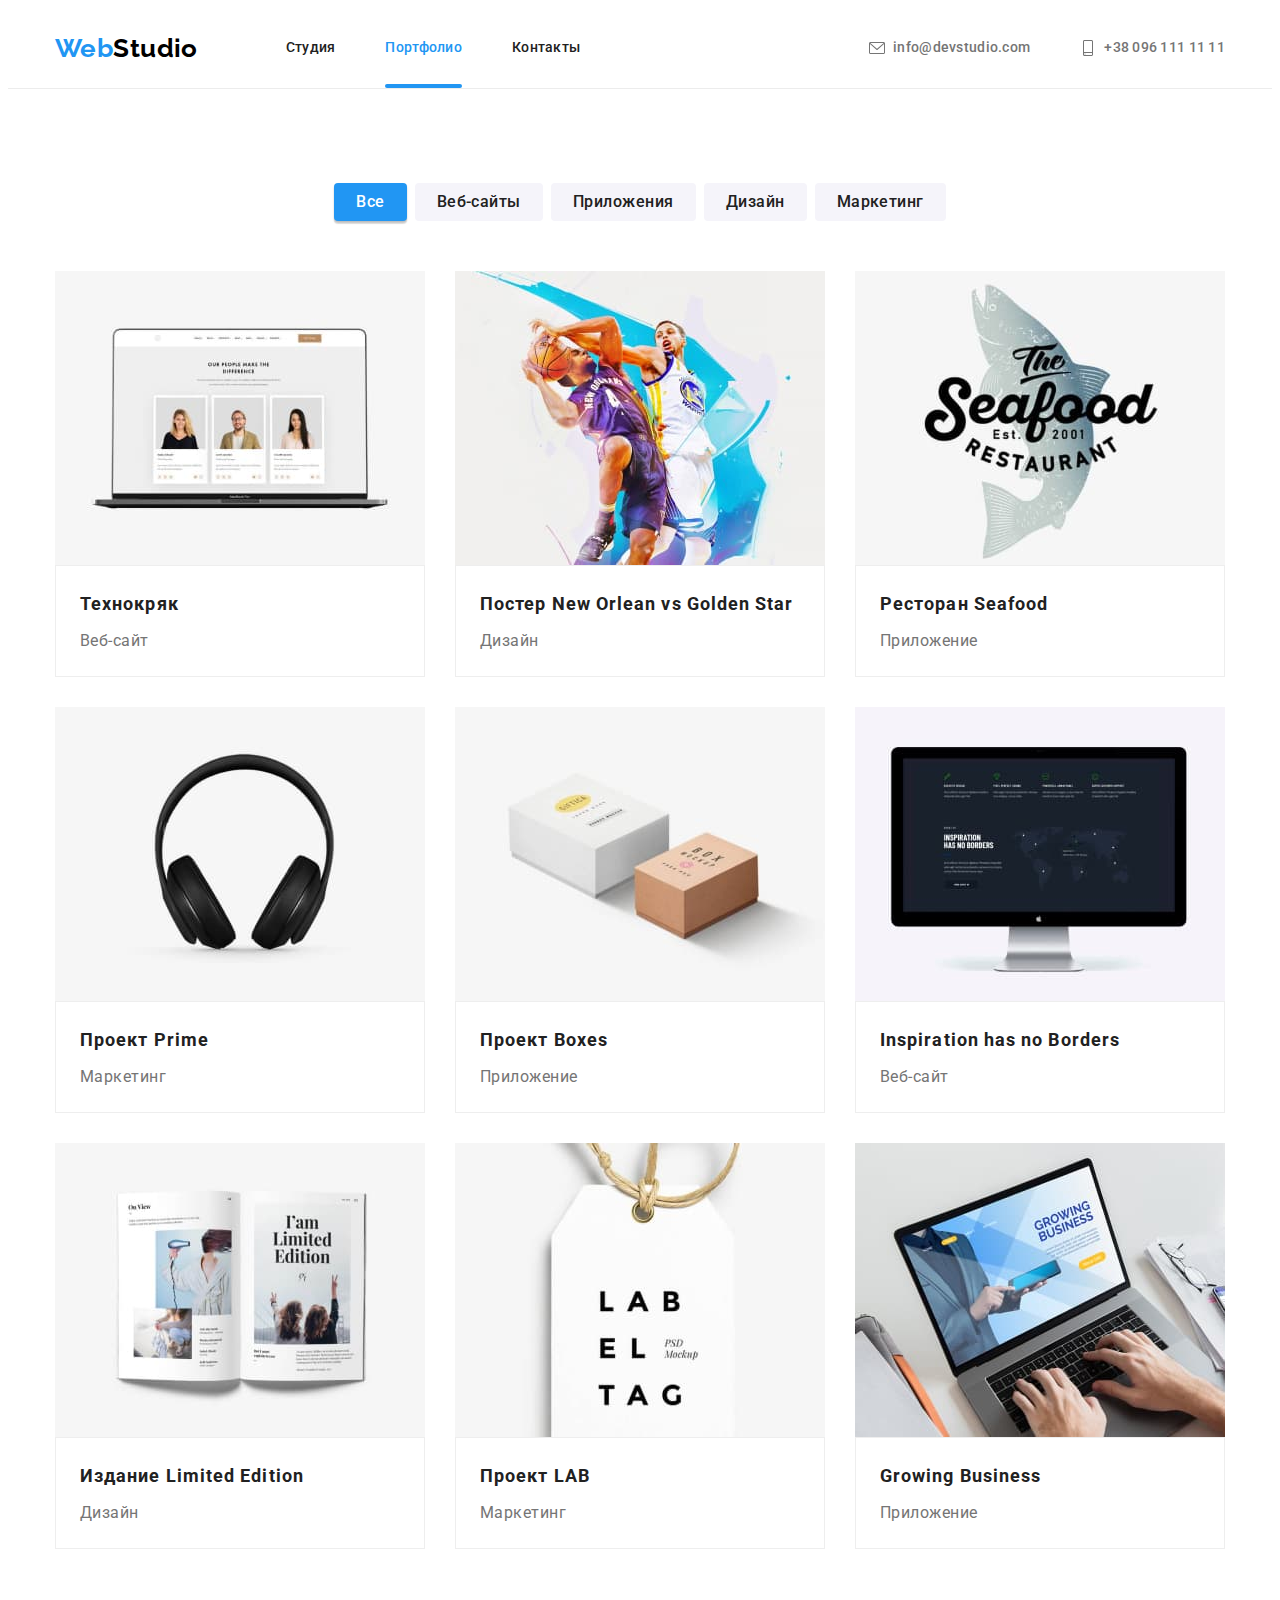
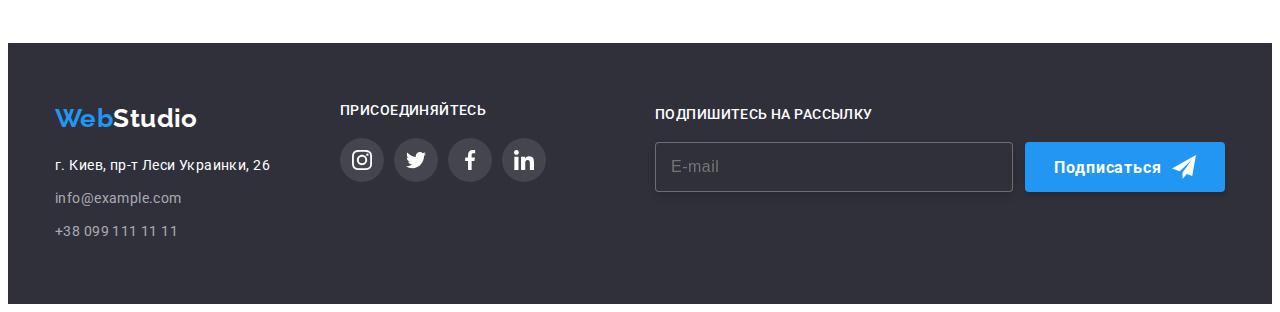
==== commit 98def6b1: "Completes responsive versions of styles" ====
--- a/portfolio.html
+++ b/portfolio.html
@@ -3,7 +3,7 @@
   <head>
     <meta charset="UTF-8" />
     <meta http-equiv="X-UA-Compatible" content="IE=edge" />
-    <meta name="viewport" content="width=device-width, initial-scale=1.0" />
+    <meta name="viewport" content="width=device-width" />
     <title>Portfolio</title>
     <link
       href="https://fonts.googleapis.com/css2?family=Raleway:wght@700&family=Roboto:wght@400;500;700;900&display=swap"
@@ -17,7 +17,6 @@
       referrerpolicy="no-referrer"
     />
     <link rel="stylesheet" href="./CSS/main.min.css" />
-    <!-- <link rel="stylesheet" href="./CSS/style.css" /> -->
   </head>
 
   <body>
@@ -141,7 +140,39 @@
             <li class="card-set__item">
               <a class="card" href="">
                 <div class="card__vision">
-                  <img class="card__img" src="./images/portfolio-1.jpg" alt="Проект Технокряк" />
+                  <picture>
+                    <source
+                      srcset="
+                        ./images/portfolio/port-1-mob-450.jpg  1x,
+                        ./images/portfolio/port-1-mob-900.jpg  2x,
+                        ./images/portfolio/port-1-mob-1350.jpg 3x
+                      "
+                      media="(max-width:767px)"
+                      type="image/jpg"
+                    />
+                    <source
+                      srcset="
+                        ./images/portfolio/port-1-tab-354.jpg  1x,
+                        ./images/portfolio/port-1-tab-708.jpg  2x,
+                        ./images/portfolio/port-1-tab-1062.jpg 3x
+                      "
+                      media="(max-width:1199px)"
+                      type="image/jpg"
+                    />
+                    <source
+                      srcset="
+                        ./images/portfolio/port-1-desk-370.jpg  1x,
+                        ./images/portfolio/port-1-desk-740.jpg  2x,
+                        ./images/portfolio/port-1-desk-1110.jpg 3x
+                      "
+                      type="image/jpg"
+                    />
+                    <img
+                      class="card__img"
+                      src="./images/portfolio/port-1-desk-370.jpg"
+                      alt="Проект Технокряк"
+                    />
+                  </picture>
                   <p class="card__overlay">
                     Технокряк это современная площадка распространения коронавируса. Компании
                     используют эту платформу для цифрового шпионажа и атак на защищённые сервера
@@ -157,12 +188,39 @@
             <li class="card-set__item">
               <a class="card" href="" lang="en">
                 <div class="card__vision">
-                  <img
-                    class="card__img"
-                    src="./images/portfolio-2.jpg"
-                    alt="Проект New Orlean"
-                    width="370"
-                  />
+                  <picture>
+                    <source
+                      srcset="
+                        ./images/portfolio/port-2-mob-450.jpg  1x,
+                        ./images/portfolio/port-2-mob-900.jpg  2x,
+                        ./images/portfolio/port-2-mob-1350.jpg 3x
+                      "
+                      media="(max-width:767px)"
+                      type="image/jpg"
+                    />
+                    <source
+                      srcset="
+                        ./images/portfolio/port-2-tab-354.jpg  1x,
+                        ./images/portfolio/port-2-tab-708.jpg  2x,
+                        ./images/portfolio/port-2-tab-1062.jpg 3x
+                      "
+                      media="(max-width:1199px)"
+                      type="image/jpg"
+                    />
+                    <source
+                      srcset="
+                        ./images/portfolio/port-2-desk-370.jpg  1x,
+                        ./images/portfolio/port-2-desk-740.jpg  2x,
+                        ./images/portfolio/port-2-desk-1110.jpg 3x
+                      "
+                      type="image/jpg"
+                    />
+                    <img
+                      class="card__img"
+                      src="./images/portfolio/port-2-desk-370.jpg"
+                      alt="Проект New Orlean"
+                    />
+                  </picture>
                   <p class="card__overlay">
                     Lorem ipsum dolor sit amet consectetur adipisicing elit. Accusantium laborum eos
                     error impedit neque. Eius aliquid earum ad quod nisi illum! Vero odit nisi sit?
@@ -177,12 +235,39 @@
             <li class="card-set__item">
               <a class="card" href="" lang="en">
                 <div class="card__vision">
-                  <img
-                    class="card__img"
-                    src="./images/portfolio-3.jpg"
-                    alt="Проект Ресторан Seafood"
-                    width="370"
-                  />
+                  <picture>
+                    <source
+                      srcset="
+                        ./images/portfolio/port-3-mob-450.jpg  1x,
+                        ./images/portfolio/port-3-mob-900.jpg  2x,
+                        ./images/portfolio/port-3-mob-1350.jpg 3x
+                      "
+                      media="(max-width:767px)"
+                      type="image/jpg"
+                    />
+                    <source
+                      srcset="
+                        ./images/portfolio/port-3-tab-354.jpg  1x,
+                        ./images/portfolio/port-3-tab-708.jpg  2x,
+                        ./images/portfolio/port-3-tab-1062.jpg 3x
+                      "
+                      media="(max-width:1199px)"
+                      type="image/jpg"
+                    />
+                    <source
+                      srcset="
+                        ./images/portfolio/port-3-desk-370.jpg  1x,
+                        ./images/portfolio/port-3-desk-740.jpg  2x,
+                        ./images/portfolio/port-3-desk-1110.jpg 3x
+                      "
+                      type="image/jpg"
+                    />
+                    <img
+                      class="card__img"
+                      src="./images/portfolio/port-3-desk-370.jpg"
+                      alt="Проект Ресторан Seafood"
+                    />
+                  </picture>
                   <p class="card__overlay">
                     Lorem ipsum dolor sit amet consectetur adipisicing elit. Obcaecati, suscipit,
                     eveniet eius quas recusandae iure ullam explicabo qui officiis fugit ut
@@ -198,12 +283,39 @@
             <li class="card-set__item">
               <a class="card" href="" lang="en">
                 <div class="card__vision">
-                  <img
-                    class="card__img"
-                    src="./images/portfolio-4.jpg"
-                    alt="Проект Прайм"
-                    width="370"
-                  />
+                  <picture>
+                    <source
+                      srcset="
+                        ./images/portfolio/port-4-mob-450.jpg  1x,
+                        ./images/portfolio/port-4-mob-900.jpg  2x,
+                        ./images/portfolio/port-4-mob-1350.jpg 3x
+                      "
+                      media="(max-width:767px)"
+                      type="image/jpg"
+                    />
+                    <source
+                      srcset="
+                        ./images/portfolio/port-4-tab-354.jpg  1x,
+                        ./images/portfolio/port-4-tab-708.jpg  2x,
+                        ./images/portfolio/port-4-tab-1062.jpg 3x
+                      "
+                      media="(max-width:1199px)"
+                      type="image/jpg"
+                    />
+                    <source
+                      srcset="
+                        ./images/portfolio/port-4-desk-370.jpg  1x,
+                        ./images/portfolio/port-4-desk-740.jpg  2x,
+                        ./images/portfolio/port-4-desk-1110.jpg 3x
+                      "
+                      type="image/jpg"
+                    />
+                    <img
+                      class="card__img"
+                      src="./images/portfolio/port-4-desk-370.jpg"
+                      alt="Проект Прайм"
+                    />
+                  </picture>
                   <p class="card__overlay">
                     Lorem ipsum dolor sit amet consectetur adipisicing elit. Obcaecati, suscipit,
                     eveniet eius quas.
@@ -218,12 +330,39 @@
             <li class="card-set__item">
               <a class="card" href="" lang="en">
                 <div class="card__vision">
-                  <img
-                    class="card__img"
-                    src="./images/portfolio-5.jpg"
-                    alt="Проект Boxes"
-                    width="370"
-                  />
+                  <picture>
+                    <source
+                      srcset="
+                        ./images/portfolio/port-5-mob-450.jpg  1x,
+                        ./images/portfolio/port-5-mob-900.jpg  2x,
+                        ./images/portfolio/port-5-mob-1350.jpg 3x
+                      "
+                      media="(max-width:767px)"
+                      type="image/jpg"
+                    />
+                    <source
+                      srcset="
+                        ./images/portfolio/port-5-tab-354.jpg  1x,
+                        ./images/portfolio/port-5-tab-708.jpg  2x,
+                        ./images/portfolio/port-5-tab-1062.jpg 3x
+                      "
+                      media="(max-width:1199px)"
+                      type="image/jpg"
+                    />
+                    <source
+                      srcset="
+                        ./images/portfolio/port-5-desk-370.jpg  1x,
+                        ./images/portfolio/port-5-desk-740.jpg  2x,
+                        ./images/portfolio/port-5-desk-1110.jpg 3x
+                      "
+                      type="image/jpg"
+                    />
+                    <img
+                      class="card__img"
+                      src="./images/portfolio/port-5-desk-370.jpg"
+                      alt="Проект Boxes"
+                    />
+                  </picture>
                   <p class="card__overlay">
                     Lorem ipsum dolor sit amet consectetur adipisicing elit. Obcaecati, suscipit,
                     eveniet eius quasicing elit.
@@ -238,12 +377,39 @@
             <li class="card-set__item">
               <a class="card" href="" lang="en">
                 <div class="card__vision">
-                  <img
-                    class="card__img"
-                    src="./images/portfolio-6.jpg"
-                    alt="Проект Inspiration"
-                    width="370"
-                  />
+                  <picture>
+                    <source
+                      srcset="
+                        ./images/portfolio/port-6-mob-450.jpg  1x,
+                        ./images/portfolio/port-6-mob-900.jpg  2x,
+                        ./images/portfolio/port-6-mob-1350.jpg 3x
+                      "
+                      media="(max-width:767px)"
+                      type="image/jpg"
+                    />
+                    <source
+                      srcset="
+                        ./images/portfolio/port-6-tab-354.jpg  1x,
+                        ./images/portfolio/port-6-tab-708.jpg  2x,
+                        ./images/portfolio/port-6-tab-1062.jpg 3x
+                      "
+                      media="(max-width:1199px)"
+                      type="image/jpg"
+                    />
+                    <source
+                      srcset="
+                        ./images/portfolio/port-6-desk-370.jpg  1x,
+                        ./images/portfolio/port-6-desk-740.jpg  2x,
+                        ./images/portfolio/port-6-desk-1110.jpg 3x
+                      "
+                      type="image/jpg"
+                    />
+                    <img
+                      class="card__img"
+                      src="./images/portfolio/port-6-desk-370.jpg"
+                      alt="Проект Inspiration"
+                    />
+                  </picture>
                   <p class="card__overlay">
                     Lorem ipsum dolor sit amet consectetur adipisicing elitsit amet consectetur
                     adipisicing elit. Obcaecati, suscipit, eveniet eius quasicing elit.
@@ -258,12 +424,39 @@
             <li class="card-set__item">
               <a class="card" href="" lang="en">
                 <div class="card__vision">
-                  <img
-                    class="card__img"
-                    src="./images/portfolio-7.jpg"
-                    alt="Проект Limited Edition"
-                    width="370"
-                  />
+                  <picture>
+                    <source
+                      srcset="
+                        ./images/portfolio/port-7-mob-450.jpg  1x,
+                        ./images/portfolio/port-7-mob-900.jpg  2x,
+                        ./images/portfolio/port-7-mob-1350.jpg 3x
+                      "
+                      media="(max-width:767px)"
+                      type="image/jpg"
+                    />
+                    <source
+                      srcset="
+                        ./images/portfolio/port-7-tab-354.jpg  1x,
+                        ./images/portfolio/port-7-tab-708.jpg  2x,
+                        ./images/portfolio/port-7-tab-1062.jpg 3x
+                      "
+                      media="(max-width:1199px)"
+                      type="image/jpg"
+                    />
+                    <source
+                      srcset="
+                        ./images/portfolio/port-7-desk-370.jpg  1x,
+                        ./images/portfolio/port-7-desk-740.jpg  2x,
+                        ./images/portfolio/port-7-desk-1110.jpg 3x
+                      "
+                      type="image/jpg"
+                    />
+                    <img
+                      class="card__img"
+                      src="./images/portfolio/port-7-desk-370.jpg"
+                      alt="Проект Limited Edition"
+                    />
+                  </picture>
                   <p class="card__overlay">
                     Lorem ipsum dolor sit amet consectetur adipisicing elitsit amet consectetur
                     adipisicing elit. Obcaecati, suscipit, eveniet eius quasicing elit.
@@ -278,12 +471,39 @@
             <li class="card-set__item">
               <a class="card" href="" lang="en">
                 <div class="card__vision">
-                  <img
-                    class="card__img"
-                    src="./images/portfolio-8.jpg"
-                    alt="Проект LAB"
-                    width="370"
-                  />
+                  <picture>
+                    <source
+                      srcset="
+                        ./images/portfolio/port-8-mob-450.jpg  1x,
+                        ./images/portfolio/port-8-mob-900.jpg  2x,
+                        ./images/portfolio/port-8-mob-1350.jpg 3x
+                      "
+                      media="(max-width:767px)"
+                      type="image/jpg"
+                    />
+                    <source
+                      srcset="
+                        ./images/portfolio/port-8-tab-354.jpg  1x,
+                        ./images/portfolio/port-8-tab-708.jpg  2x,
+                        ./images/portfolio/port-8-tab-1062.jpg 3x
+                      "
+                      media="(max-width:1199px)"
+                      type="image/jpg"
+                    />
+                    <source
+                      srcset="
+                        ./images/portfolio/port-8-desk-370.jpg  1x,
+                        ./images/portfolio/port-8-desk-740.jpg  2x,
+                        ./images/portfolio/port-8-desk-1110.jpg 3x
+                      "
+                      type="image/jpg"
+                    />
+                    <img
+                      class="card__img"
+                      src="./images/portfolio/port-8-desk-370.jpg"
+                      alt="Проект LAB"
+                    />
+                  </picture>
                   <p class="card__overlay">
                     Lorem ipsum dolor sit amet consectetur adipisicing elitsit amet consectetur
                     adipisicing elit. Obcaecati, suscipit, eveniet eius quasicing elit. Lorem ipsum
@@ -299,12 +519,39 @@
             <li class="card-set__item">
               <a class="card" href="" lang="en">
                 <div class="card__vision">
-                  <img
-                    class="card__img"
-                    src="./images/portfolio-9.jpg"
-                    alt="Проект Growing Business"
-                    width="370"
-                  />
+                  <picture>
+                    <source
+                      srcset="
+                        ./images/portfolio/port-9-mob-450.jpg  1x,
+                        ./images/portfolio/port-9-mob-900.jpg  2x,
+                        ./images/portfolio/port-9-mob-1350.jpg 3x
+                      "
+                      media="(max-width:767px)"
+                      type="image/jpg"
+                    />
+                    <source
+                      srcset="
+                        ./images/portfolio/port-9-tab-354.jpg  1x,
+                        ./images/portfolio/port-9-tab-708.jpg  2x,
+                        ./images/portfolio/port-9-tab-1062.jpg 3x
+                      "
+                      media="(max-width:1199px)"
+                      type="image/jpg"
+                    />
+                    <source
+                      srcset="
+                        ./images/portfolio/port-9-desk-370.jpg  1x,
+                        ./images/portfolio/port-9-desk-740.jpg  2x,
+                        ./images/portfolio/port-9-desk-1110.jpg 3x
+                      "
+                      type="image/jpg"
+                    />
+                    <img
+                      class="card__img"
+                      src="./images/portfolio/port-9-desk-370.jpg"
+                      alt="Проект Growing Business"
+                    />
+                  </picture>
                   <p class="card__overlay">
                     Lorem ipsum dolor sit amet consectetur adipisicing elitsit amet consectetur
                     adipisicing eliveritatis? Lorem ipsum, dolor sit amet consectet Lorem ipsum
--- a/CSS/main.min.css
+++ b/CSS/main.min.css
@@ -1,2 +1,2 @@
-html{-webkit-box-sizing:border-box;box-sizing:border-box}*,::before,::after{-webkit-box-sizing:inherit;box-sizing:inherit}h1,h2,h3,p{margin:0}img{display:block}ul{list-style-type:none;margin:0;padding:0}a{text-decoration:none;display:inline-block}.visually-hidden{position:absolute;width:1px;height:1px;margin:-1px;border:0;padding:0;white-space:nowrap;-webkit-clip-path:inset(100%);clip-path:inset(100%);clip:rect(0 0 0 0);overflow:hidden}body{font-family:"Roboto",sans-serif;font-size:14px;line-height:1.71;letter-spacing:0.03em;color:#757575;background-color:#fff}body.menu-open{overflow:hidden}.container{max-width:1200px;padding:0 15px;margin:0 auto}@media (min-width: 480px){.container{max-width:480px}}@media (min-width: 768px){.container{max-width:768px}}@media (min-width: 1200px){.container{max-width:1200px}}.section-title{color:#212121;font-weight:700;font-size:28px;line-height:1.18;text-align:center;margin-bottom:30px}@media (min-width: 1200px){.section-title{margin-bottom:50px;font-size:36px;line-height:1.17}}.button{width:200px;height:50px;font-family:"Roboto",sans-serif;font-weight:700;font-size:16px;line-height:1.87;text-align:center;letter-spacing:.06em;cursor:pointer;color:#fff;background-color:#2196f3;-webkit-box-shadow:0px 4px 4px rgba(0,0,0,0.15);box-shadow:0px 4px 4px rgba(0,0,0,0.15);border-radius:4px;border-color:transparent;-webkit-transition:background-color 250ms cubic-bezier(0.4, 0, 0.2, 1),color 250ms cubic-bezier(0.4, 0, 0.2, 1);transition:background-color 250ms cubic-bezier(0.4, 0, 0.2, 1),color 250ms cubic-bezier(0.4, 0, 0.2, 1)}.button:hover,.button:focus{background-color:#188ce8}.socio-list{list-style:none;display:-webkit-box;display:-ms-flexbox;display:flex;-webkit-box-pack:justify;-ms-flex-pack:justify;justify-content:space-between;width:206px;margin:0 auto}.socio-list__link{width:44px;height:44px;border-radius:50%;display:-webkit-inline-box;display:-ms-inline-flexbox;display:inline-flex;-webkit-box-pack:center;-ms-flex-pack:center;justify-content:center;-webkit-box-align:center;-ms-flex-align:center;align-items:center;color:#afb1b8;background-color:transparent;-webkit-transition:background-color 250ms cubic-bezier(0.4, 0, 0.2, 1),color 250ms cubic-bezier(0.4, 0, 0.2, 1);transition:background-color 250ms cubic-bezier(0.4, 0, 0.2, 1),color 250ms cubic-bezier(0.4, 0, 0.2, 1)}.socio-list__link:hover,.socio-list__link:focus{background-color:#2196f3;color:#fff}.socio-list__link--dark-bgd{background-color:rgba(255,255,255,0.1);color:#fff}.socio-list__icon{fill:currentColor}.header--underlined{border-bottom:1px solid #ececec}.header{position:relative}.header__container{display:-webkit-box;display:-ms-flexbox;display:flex;-webkit-box-pack:justify;-ms-flex-pack:justify;justify-content:space-between;-webkit-box-align:center;-ms-flex-align:center;align-items:center}@media (max-width: 767px){.header__container{height:60px}}.navigation__list{display:none}@media (min-width: 768px){.navigation{display:-webkit-box;display:-ms-flexbox;display:flex;-webkit-box-align:center;-ms-flex-align:center;align-items:center}.navigation__list{display:-webkit-box;display:-ms-flexbox;display:flex;margin-left:88px}.navigation__item:not(:last-child){margin-right:50px}.navigation__link{color:#212121;font-weight:500;line-height:1.14;letter-spacing:.02em;padding-top:32px;padding-bottom:32px;-webkit-transition:color 250ms cubic-bezier(0.4, 0, 0.2, 1);transition:color 250ms cubic-bezier(0.4, 0, 0.2, 1)}.navigation__link:hover,.navigation__link:focus{color:#2196f3}.navigation__link--current{color:#2196f3;position:relative}.navigation__link--current::after{position:absolute;left:0;bottom:0;content:'';display:inline-block;width:100%;height:4px;background-color:#2196f3;border-radius:2px}}.contact-list{display:none}@media (min-width: 768px){.contact-list{display:block}.contact-list__item{display:-webkit-box;display:-ms-flexbox;display:flex;-webkit-box-align:center;-ms-flex-align:center;align-items:center}.contact-list__icon{margin-right:8px;fill:currentColor}.contact-list__link{font-weight:500;letter-spacing:0.02em;color:#757575;text-decoration:none;display:-webkit-box;display:-ms-flexbox;display:flex;-webkit-box-align:center;-ms-flex-align:center;align-items:center;padding-top:4px;padding-bottom:4px;-webkit-transition:color 250ms cubic-bezier(0.4, 0, 0.2, 1);transition:color 250ms cubic-bezier(0.4, 0, 0.2, 1)}.contact-list__link:hover,.contact-list__link:focus{color:#2196f3}}@media (min-width: 1200px){.contact-list{display:-webkit-box;display:-ms-flexbox;display:flex;-webkit-box-align:center;-ms-flex-align:center;align-items:center}.contact-list__item:not(:last-child){margin-right:50px}.contact-list__link{padding-top:28px;padding-bottom:28px}}.logo{font-family:Raleway;font-weight:700;font-size:24px;line-height:1.17;color:#2196f3;text-decoration:none}@media (min-width: 1200px){.logo{font-size:26px;line-height:1.19}}.logo__text{color:#000000}.logo__text--light{color:#fff}.button-menu{width:40px;height:40px;display:-webkit-box;display:-ms-flexbox;display:flex;-webkit-box-pack:center;-ms-flex-pack:center;justify-content:center;-webkit-box-align:center;-ms-flex-align:center;align-items:center;background-color:transparent;border:none;fill:#212121}@media (min-width: 768px){.button-menu{display:none}}.button-menu__icon-open{width:24px;height:16px}.button-menu:hover .button-menu__icon-open,.button-menu:focus .button-menu__icon-open{fill:#2196f3}.button-menu__icon-close{display:none;width:20px;height:20px}.button-menu:hover .button-menu__icon-close,.button-menu:focus .button-menu__icon-close{fill:#2196f3}.button-menu.is-open .button-menu__icon-close{display:block}.button-menu.is-open .button-menu__icon-open{display:none}.mobile-menu{position:absolute;z-index:2;top:100%;left:0;width:100%;height:calc(100vh - 60px);display:none;-webkit-box-orient:vertical;-webkit-box-direction:normal;-ms-flex-direction:column;flex-direction:column;width:100%;padding:30px 40px 30px 40px;background-color:#fff;-webkit-box-shadow:0px 4px 8px rgba(0,0,0,0.04),0px 2px 4px rgba(0,0,0,0.08),0px 1px 3px rgba(0,0,0,0.16);box-shadow:0px 4px 8px rgba(0,0,0,0.04),0px 2px 4px rgba(0,0,0,0.08),0px 1px 3px rgba(0,0,0,0.16);overflow-y:scroll}.mobile-menu.is-open{display:-webkit-box;display:-ms-flexbox;display:flex}@media (min-width: 768px){.mobile-menu.is-open{display:none}}.mobile-menu__link{display:block;padding-top:18px;padding-bottom:18px;font-weight:500;font-size:40px;line-height:1.18;letter-spacing:.02em;color:#212121}.mobile-menu__link:hover,.mobile-menu__link:focus,.mobile-menu__link--current{color:#2196f3}.mobile-menu__cont-list{margin-top:auto;margin-bottom:32px}.mobile-menu__tel-link{font-weight:500;font-size:26px;line-height:1.18;letter-spacing:.02em;color:#2196f3;margin-top:16px;margin-bottom:16px}.mobile-menu__mail-link{font-weight:500;font-size:24px;line-height:1.17;letter-spacing:.02em;color:#757575;margin-top:16px;margin-bottom:16px}.mobile-menu__socio-list{display:-webkit-box;display:-ms-flexbox;display:flex;-ms-flex-wrap:wrap;flex-wrap:wrap}.mobile-menu__socio-item{display:-webkit-box;display:-ms-flexbox;display:flex;-webkit-box-align:center;-ms-flex-align:center;align-items:center}.mobile-menu__socio-item:not(:last-child)::after{content:'';display:block;width:1px;height:22px;background-color:rgba(33,33,33,0.2);margin-left:10px;margin-right:10px}.mobile-menu__socio-link{display:block;padding-top:18px;padding-bottom:18px;font-weight:500;font-size:18px;line-height:1.22;letter-spacing:.02em;color:#2196f3}.hero{background-color:#2f303a;text-align:center}.hero__body{margin:0 auto;max-width:480px;height:400px;display:-webkit-box;display:-ms-flexbox;display:flex;-webkit-box-pack:center;-ms-flex-pack:center;justify-content:center;-webkit-box-align:center;-ms-flex-align:center;align-items:center;background-image:-webkit-gradient(linear, left top, right top, from(rgba(47,48,58,0.4)), to(rgba(47,48,58,0.4))),url(../../images/hero/hero-bg-mob.jpg);background-image:linear-gradient(to right, rgba(47,48,58,0.4), rgba(47,48,58,0.4)),url(../../images/hero/hero-bg-mob.jpg);background-repeat:no-repeat;background-size:480px 400px;background-position:center}@media (min-device-pixel-ratio: 2), (-webkit-min-device-pixel-ratio: 2), (min-resolution: 192dpi), (min-resolution: 2dppx){.hero__body{background-image:-webkit-gradient(linear, left top, right top, from(rgba(47,48,58,0.4)), to(rgba(47,48,58,0.4))),url(../../images/hero/hero-bg-mob@2x.jpg);background-image:linear-gradient(to right, rgba(47,48,58,0.4), rgba(47,48,58,0.4)),url(../../images/hero/hero-bg-mob@2x.jpg)}}@media (min-device-pixel-ratio: 3), (-webkit-min-device-pixel-ratio: 3), (min-resolution: 288dpi), (min-resolution: 3dppx){.hero__body{background-image:-webkit-gradient(linear, left top, right top, from(rgba(47,48,58,0.4)), to(rgba(47,48,58,0.4))),url(../../images/hero/hero-bg-mob@3x.jpg);background-image:linear-gradient(to right, rgba(47,48,58,0.4), rgba(47,48,58,0.4)),url(../../images/hero/hero-bg-mob@3x.jpg)}}@media (min-width: 768px){.hero__body{max-width:768px;background-image:-webkit-gradient(linear, left top, right top, from(rgba(47,48,58,0.4)), to(rgba(47,48,58,0.4))),url(../../images/hero/hero-bg-tab.jpg);background-image:linear-gradient(to right, rgba(47,48,58,0.4), rgba(47,48,58,0.4)),url(../../images/hero/hero-bg-tab.jpg);background-size:768px 400px}}@media (min-width: 768px) and (min-device-pixel-ratio: 2), (min-width: 768px) and (-webkit-min-device-pixel-ratio: 2), (min-width: 768px) and (min-resolution: 192dpi), (min-width: 768px) and (min-resolution: 2dppx){.hero__body{background-image:-webkit-gradient(linear, left top, right top, from(rgba(47,48,58,0.4)), to(rgba(47,48,58,0.4))),url(../../images/hero/hero-bg-tab@2x.jpg);background-image:linear-gradient(to right, rgba(47,48,58,0.4), rgba(47,48,58,0.4)),url(../../images/hero/hero-bg-tab@2x.jpg)}}@media (min-width: 768px) and (min-device-pixel-ratio: 3), (min-width: 768px) and (-webkit-min-device-pixel-ratio: 3), (min-width: 768px) and (min-resolution: 288dpi), (min-width: 768px) and (min-resolution: 3dppx){.hero__body{background-image:-webkit-gradient(linear, left top, right top, from(rgba(47,48,58,0.4)), to(rgba(47,48,58,0.4))),url(../../images/hero/hero-bg-tab@3x.jpg);background-image:linear-gradient(to right, rgba(47,48,58,0.4), rgba(47,48,58,0.4)),url(../../images/hero/hero-bg-tab@3x.jpg)}}@media (min-width: 1200px){.hero__body{max-width:1600px;height:600px;background-image:-webkit-gradient(linear, left top, right top, from(rgba(47,48,58,0.4)), to(rgba(47,48,58,0.4))),url(../../images/hero/hero-bg-desk.jpg);background-image:linear-gradient(to right, rgba(47,48,58,0.4), rgba(47,48,58,0.4)),url(../../images/hero/hero-bg-desk.jpg);background-size:1600px 600px}}@media (min-width: 1200px) and (min-device-pixel-ratio: 2), (min-width: 1200px) and (-webkit-min-device-pixel-ratio: 2), (min-width: 1200px) and (min-resolution: 192dpi), (min-width: 1200px) and (min-resolution: 2dppx){.hero__body{background-image:-webkit-gradient(linear, left top, right top, from(rgba(47,48,58,0.4)), to(rgba(47,48,58,0.4))),url(../../images/hero/hero-bg-desk@2x.jpg);background-image:linear-gradient(to right, rgba(47,48,58,0.4), rgba(47,48,58,0.4)),url(../../images/hero/hero-bg-desk@2x.jpg)}}@media (min-width: 1200px) and (min-device-pixel-ratio: 3), (min-width: 1200px) and (-webkit-min-device-pixel-ratio: 3), (min-width: 1200px) and (min-resolution: 288dpi), (min-width: 1200px) and (min-resolution: 3dppx){.hero__body{background-image:-webkit-gradient(linear, left top, right top, from(rgba(47,48,58,0.4)), to(rgba(47,48,58,0.4))),url(../../images/hero/hero-bg-desk@3x.jpg);background-image:linear-gradient(to right, rgba(47,48,58,0.4), rgba(47,48,58,0.4)),url(../../images/hero/hero-bg-desk@3x.jpg)}}.hero__title{text-align:center;font-weight:900;font-size:26px;line-height:1.75;letter-spacing:.06em;text-transform:uppercase;color:#fff;width:360px;margin-bottom:30px}@media (min-width: 768px){.hero__title{width:360px}}@media (min-width: 1200px){.hero__title{width:696px;font-size:44px;line-height:60px}}.features{padding-top:60px;padding-bottom:60px}@media (min-width: 1200px){.features{padding-top:94px;padding-bottom:94px}}.features__list{margin:-15px}@media (min-width: 769px){.features__list{display:-webkit-box;display:-ms-flexbox;display:flex;-ms-flex-wrap:wrap;flex-wrap:wrap}}.features__item{margin:15px}@media (min-width: 768px){.features__item{-ms-flex-preferred-size:calc((100% - 60px) / 2);flex-basis:calc((100% - 60px) / 2);margin:15px}}@media (min-width: 1200px){.features__item{-ms-flex-preferred-size:calc((100% - 30px * 4) / 4);flex-basis:calc((100% - 30px * 4) / 4)}}.features__icon{background-color:#f5f4fa;width:100%;height:120px;display:-webkit-box;display:-ms-flexbox;display:flex;-webkit-box-pack:center;-ms-flex-pack:center;justify-content:center;-webkit-box-align:center;-ms-flex-align:center;align-items:center}.features__sub-title{color:#212121;font-weight:700;font-size:14px;line-height:1.14;letter-spacing:.03em;text-transform:uppercase;text-align:center;margin-top:30px;margin-bottom:10px}.works{padding-top:0px;padding-bottom:94px}@media (max-width: 1199px){.works{display:none}}.works__list{display:-webkit-box;display:-ms-flexbox;display:flex;-webkit-box-pack:justify;-ms-flex-pack:justify;justify-content:space-between}.works__item{position:relative}.works__text{position:absolute;bottom:0;display:-webkit-box;display:-ms-flexbox;display:flex;-webkit-box-pack:center;-ms-flex-pack:center;justify-content:center;-webkit-box-align:center;-ms-flex-align:center;align-items:center;width:100%;height:70px;font-weight:500;font-size:14px;line-height:1.14;text-transform:uppercase;color:#fff;background:rgba(48,49,59,0.8)}.team{background-color:#f5f4fa;padding-top:60px;padding-bottom:60px}@media (min-width: 1200px){.team{padding-top:94px;padding-bottom:94px}}.team__list{margin-bottom:-30px}@media (min-width: 768px){.team__list{display:-webkit-box;display:-ms-flexbox;display:flex;-ms-flex-wrap:wrap;flex-wrap:wrap;margin:-15px}}.team-list__item{margin-bottom:30px}@media (min-width: 768px){.team-list__item{-ms-flex-preferred-size:calc((100% - 60px) / 2);flex-basis:calc((100% - 60px) / 2);margin:15px}}@media (min-width: 1200px){.team-list__item{-ms-flex-preferred-size:calc((100% - 120px) / 4);flex-basis:calc((100% - 120px) / 4)}}.personal-card{background-color:#fff;-webkit-box-shadow:0px 1px 3px rgba(0,0,0,0.12),0px 1px 1px rgba(0,0,0,0.14),0px 2px 1px rgba(0,0,0,0.2);box-shadow:0px 1px 3px rgba(0,0,0,0.12),0px 1px 1px rgba(0,0,0,0.14),0px 2px 1px rgba(0,0,0,0.2);border-radius:0px 0px 4px 4px}.personal-card__img{width:100%}.personal-card__description{padding:30px 0}.personal-card__title{color:#212121;font-weight:500;font-size:16px;line-height:1.19;text-align:center;margin-bottom:10px}.personal-card__position{font-size:16px;line-height:1.19;text-align:center;margin-bottom:16px}.clients{padding:60px 0}@media (min-width: 1200px){.clients{padding:94px 0}}.clients__list{display:-webkit-box;display:-ms-flexbox;display:flex;-ms-flex-wrap:wrap;flex-wrap:wrap;-webkit-box-pack:justify;-ms-flex-pack:justify;justify-content:space-between;margin:-15px}.clients__item{-ms-flex-preferred-size:calc((100% - 60px) / 2);flex-basis:calc((100% - 60px) / 2);margin:15px}@media (min-width: 768px){.clients__item{-ms-flex-preferred-size:calc((100% - 90px) / 3);flex-basis:calc((100% - 90px) / 3)}}@media (min-width: 1200px){.clients__item{-ms-flex-preferred-size:calc((100% - 180px) / 6);flex-basis:calc((100% - 180px) / 6)}}.clients__link{display:-webkit-box;display:-ms-flexbox;display:flex;-webkit-box-pack:center;-ms-flex-pack:center;justify-content:center;-webkit-box-align:center;-ms-flex-align:center;align-items:center;height:92px;border:1px solid #afb1b8;border-radius:4px;color:#afb1b8;-webkit-transition:border-color 250ms cubic-bezier(0.4, 0, 0.2, 1);transition:border-color 250ms cubic-bezier(0.4, 0, 0.2, 1);-webkit-transition:color 250ms cubic-bezier(0.4, 0, 0.2, 1);transition:color 250ms cubic-bezier(0.4, 0, 0.2, 1)}.clients__link:hover,.clients__link:focus{border-color:#2196f3;color:#2196f3}.clients__icon{fill:currentColor}.footer{color:#fff;background-color:#2f303a;padding-top:60px;padding-bottom:60px}.footer__text{font-weight:500;font-size:14;line-height:1.14;text-transform:uppercase;margin-bottom:20px}.footer__address{text-align:center}.footer__join-us{text-align:center}.footer__form-sign-up{text-align:center}@media (min-width: 768px){.footer__form-sign-up{margin-left:auto}.footer__box{display:-webkit-box;display:-ms-flexbox;display:flex;-ms-flex-pack:distribute;justify-content:space-around}}@media (min-width: 1200px){.footer__container{display:-webkit-box;display:-ms-flexbox;display:flex}.footer__join-us{margin-left:70px;text-align:left}.footer__address{text-align:left}.footer__form-sign-up{text-align:left}}@media (max-width: 767px){.footer__join-us{margin-top:60px;margin-bottom:60px}}@media (min-width: 768px) and (max-width: 1199px){.footer__box{margin-bottom:60px}}.address{margin-top:20px}.address__link{display:block;color:rgba(255,255,255,0.6);font-style:normal;text-decoration:none;margin-bottom:9px;-webkit-transition:color 250ms cubic-bezier(0.4, 0, 0.2, 1);transition:color 250ms cubic-bezier(0.4, 0, 0.2, 1)}.address__link--light{color:#fff}.address__link:last-child{margin-bottom:0}.address__link:hover,.address__link:focus{color:#2196f3}.form-sign-up__label{display:inline-block;margin-bottom:20px;font-weight:500;font-size:14px;line-height:1.14;text-transform:uppercase}.form-sign-up__wrap{text-align:center}@media (min-width: 768px){.form-sign-up__wrap{display:-webkit-box;display:-ms-flexbox;display:flex;-webkit-box-orient:vertical;-webkit-box-direction:normal;-ms-flex-direction:column;flex-direction:column;-webkit-box-align:center;-ms-flex-align:center;align-items:center}}@media (min-width: 1200px){.form-sign-up__wrap{-webkit-box-orient:horizontal;-webkit-box-direction:normal;-ms-flex-direction:row;flex-direction:row}}.form-sign-up__input{width:100%;height:50px;padding:15px;border:1px solid rgba(255,255,255,0.3);border-radius:4px;background-color:#2f303a;font-weight:400;font-size:16px;line-height:1.25;letter-spacing:.03em;color:rgba(255,255,255,0.6);-webkit-filter:drop-shadow(0px 4px 4px rgba(0,0,0,0.15));filter:drop-shadow(0px 4px 4px rgba(0,0,0,0.15));margin-bottom:20px}@media (min-width: 768px){.form-sign-up__input{width:450px}}@media (min-width: 1200px){.form-sign-up__input{width:358px;margin-bottom:0}}.form-sign-up__button{margin-left:12px;display:-webkit-inline-box;display:-ms-inline-flexbox;display:inline-flex;-webkit-box-align:center;-ms-flex-align:center;align-items:center;-webkit-box-pack:center;-ms-flex-pack:center;justify-content:center}.form-sign-up__icon{margin-left:10px}.backdrop{position:fixed;top:0;left:0;display:-webkit-box;display:-ms-flexbox;display:flex;-webkit-box-pack:center;-ms-flex-pack:center;justify-content:center;-webkit-box-align:center;-ms-flex-align:center;align-items:center;width:100%;height:100%;visibility:1;opacity:1;background-color:rgba(0,0,0,0.1);-webkit-transition:opacity 500ms cubic-bezier(0.4, 0, 0.2, 1);transition:opacity 500ms cubic-bezier(0.4, 0, 0.2, 1)}.is-hidden{visibility:0;opacity:0;pointer-events:none}.modal{position:absolute;width:450px;height:609px;padding:40px;-webkit-transform:scale(1) rotate(0deg);transform:scale(1) rotate(0deg);-webkit-transition:-webkit-transform 500ms cubic-bezier(0.4, 0, 0.2, 1);transition:-webkit-transform 500ms cubic-bezier(0.4, 0, 0.2, 1);transition:transform 500ms cubic-bezier(0.4, 0, 0.2, 1);transition:transform 500ms cubic-bezier(0.4, 0, 0.2, 1), -webkit-transform 500ms cubic-bezier(0.4, 0, 0.2, 1);background-color:#fff;-webkit-box-shadow:0px 1px 3px rgba(0,0,0,0.12),0px 1px 1px rgba(0,0,0,0.14),0px 2px 1px rgba(0,0,0,0.2);box-shadow:0px 1px 3px rgba(0,0,0,0.12),0px 1px 1px rgba(0,0,0,0.14),0px 2px 1px rgba(0,0,0,0.2);border-radius:4px}.backdrop.is-hidden .modal{-webkit-transform:scale(0) rotate(90deg);transform:scale(0) rotate(90deg)}@media (min-width: 1200px){.modal{width:528px;height:581px}}.modal__title{margin-bottom:12px;font-weight:700;font-size:20px;line-height:1.15;text-align:center;color:#212121}@media (min-width: 1200px){.modal__title{line-height:1.5}}.close-btn{position:absolute;top:8px;right:8px;display:-webkit-box;display:-ms-flexbox;display:flex;-webkit-box-pack:center;-ms-flex-pack:center;justify-content:center;-webkit-box-align:center;-ms-flex-align:center;align-items:center;width:30px;height:30px;border-radius:50%;border:1px solid rgba(0,0,0,0.1);background-color:#fff;cursor:pointer;-webkit-transition:background-color 250ms cubic-bezier(0.4, 0, 0.2, 1),fill 250ms cubic-bezier(0.4, 0, 0.2, 1);transition:background-color 250ms cubic-bezier(0.4, 0, 0.2, 1),fill 250ms cubic-bezier(0.4, 0, 0.2, 1)}.close-btn:hover,.close-btn:focus{fill:#2196f3}.form-order__field{padding:0;position:relative;margin-bottom:4px}.form-order__label{padding:0;font-weight:400;font-size:12px;line-height:1.17;letter-spacing:.01em;margin-bottom:4px}.form-order__input{width:100%;height:40px;display:block;padding:11px 11px 11px 41px;background-color:inherit;border:1px solid rgba(33,33,33,0.2);-webkit-box-sizing:border-box;box-sizing:border-box;border-radius:4px;font-size:16px;outline:none;-webkit-transition:border 250ms cubic-bezier(0.4, 0, 0.2, 1);transition:border 250ms cubic-bezier(0.4, 0, 0.2, 1)}.form-order__input:focus{border:1px solid #2196f3}.form-order__input--area{height:120px;padding:12px 16px;resize:none}.form-order__input--area::-webkit-input-placeholder{font-size:12px;line-height:1.17;letter-spacing:.01em;color:rgba(117,117,117,0.5)}.form-order__input--area:-ms-input-placeholder{font-size:12px;line-height:1.17;letter-spacing:.01em;color:rgba(117,117,117,0.5)}.form-order__input--area::-ms-input-placeholder{font-size:12px;line-height:1.17;letter-spacing:.01em;color:rgba(117,117,117,0.5)}.form-order__input--area::placeholder{font-size:12px;line-height:1.17;letter-spacing:.01em;color:rgba(117,117,117,0.5)}.form-order__icon{position:absolute;bottom:11px;left:12px;width:18px;height:18px;-webkit-transition:fill 250ms cubic-bezier(0.4, 0, 0.2, 1);transition:fill 250ms cubic-bezier(0.4, 0, 0.2, 1)}.form-order__input:focus+.form-order__icon{fill:#2196f3}.form-order__agreement{margin-top:20px;margin-bottom:30px}@media (min-width: 1200px){.form-order__agreement{margin-left:12px;margin-right:12px}}.form-order__label-agreem{font-weight:400;font-size:12px;line-height:1.17}@media (min-width: 1200px){.form-order__label-agreem{font-weight:400;font-size:14px;line-height:1.71}}.form-order__checkbox{-webkit-appearance:none;-moz-appearance:none;appearance:none;position:absolute}.form-order__icon-check{display:inline-block;margin-right:6px;width:16px;height:15px;border:2px solid #212121;border-radius:4px;-webkit-transition:background-color 250ms cubic-bezier(0.4, 0, 0.2, 1),border 250ms cubic-bezier(0.4, 0, 0.2, 1);transition:background-color 250ms cubic-bezier(0.4, 0, 0.2, 1),border 250ms cubic-bezier(0.4, 0, 0.2, 1)}.form-order__checkbox:checked+.form-order__icon-check{border:2px solid #2196f3;background-color:#2196f3}.form-order__checkbox:focus+.form-order__icon-check{-webkit-box-shadow:0 0 0 1px #2196f3;box-shadow:0 0 0 1px #2196f3}.form-order__link{color:#2196f3}.form-order__button{display:block;margin:0 auto}.portfolio{padding-top:60px;padding-bottom:60px}@media (min-width: 768px){.portfolio{padding-top:94px;padding-bottom:94px}}.portfolio__button-list{margin-bottom:25px}@media (min-width: 768px){.portfolio__button-list{margin-bottom:15px}}@media (min-width: 1200px){.portfolio__button-list{margin-bottom:35px}}.button-list{display:-webkit-box;display:-ms-flexbox;display:flex;-ms-flex-wrap:wrap;flex-wrap:wrap;-webkit-box-pack:center;-ms-flex-pack:center;justify-content:center;-ms-flex-line-pack:justify;align-content:space-between}@media (max-width: 767px){.button-list{-webkit-box-pack:left;-ms-flex-pack:left;justify-content:left}}.button-list__item{margin-bottom:15px}.button-list__item:not(:last-child){margin-right:8px}.regular-button{padding:6px 22px;font-family:"Roboto",sans-serif;font-weight:500;font-size:16px;line-height:1.62;text-align:center;letter-spacing:.03em;cursor:pointer;color:#212121;background-color:#f5f4fa;border:none;border-radius:4px;-webkit-transition:background-color 250ms cubic-bezier(0.4, 0, 0.2, 1),color 250ms cubic-bezier(0.4, 0, 0.2, 1),-webkit-box-shadow 250ms cubic-bezier(0.4, 0, 0.2, 1);transition:background-color 250ms cubic-bezier(0.4, 0, 0.2, 1),color 250ms cubic-bezier(0.4, 0, 0.2, 1),-webkit-box-shadow 250ms cubic-bezier(0.4, 0, 0.2, 1);transition:background-color 250ms cubic-bezier(0.4, 0, 0.2, 1),color 250ms cubic-bezier(0.4, 0, 0.2, 1),box-shadow 250ms cubic-bezier(0.4, 0, 0.2, 1);transition:background-color 250ms cubic-bezier(0.4, 0, 0.2, 1),color 250ms cubic-bezier(0.4, 0, 0.2, 1),box-shadow 250ms cubic-bezier(0.4, 0, 0.2, 1),-webkit-box-shadow 250ms cubic-bezier(0.4, 0, 0.2, 1)}.regular-button--main{color:#fff;background-color:#2196f3;-webkit-box-shadow:0px 3px 1px rgba(0,0,0,0.1),0px 1px 2px rgba(0,0,0,0.08),0px 2px 2px rgba(0,0,0,0.12);box-shadow:0px 3px 1px rgba(0,0,0,0.1),0px 1px 2px rgba(0,0,0,0.08),0px 2px 2px rgba(0,0,0,0.12)}.regular-button:hover,.regular-button:focus{color:#fff;background-color:#2196f3;-webkit-box-shadow:0px 3px 1px rgba(0,0,0,0.1),0px 1px 2px rgba(0,0,0,0.08),0px 2px 2px rgba(0,0,0,0.12);box-shadow:0px 3px 1px rgba(0,0,0,0.1),0px 1px 2px rgba(0,0,0,0.08),0px 2px 2px rgba(0,0,0,0.12)}.card-set{display:-webkit-box;display:-ms-flexbox;display:flex;-ms-flex-wrap:wrap;flex-wrap:wrap;margin:-15px}.card-set__item{margin:15px;-ms-flex-preferred-size:100%;flex-basis:100%}@media (min-width: 768px){.card-set__item{-ms-flex-preferred-size:calc((100% - 60px) / 2);flex-basis:calc((100% - 60px) / 2)}}@media (min-width: 1200px){.card-set__item{-ms-flex-preferred-size:calc((100% - 90px) / 3);flex-basis:calc((100% - 90px) / 3)}}.card{width:100%;height:100%;display:-webkit-box;display:-ms-flexbox;display:flex;-webkit-box-orient:vertical;-webkit-box-direction:normal;-ms-flex-direction:column;flex-direction:column;-webkit-transition:-webkit-box-shadow 250ms cubic-bezier(0.4, 0, 0.2, 1);transition:-webkit-box-shadow 250ms cubic-bezier(0.4, 0, 0.2, 1);transition:box-shadow 250ms cubic-bezier(0.4, 0, 0.2, 1);transition:box-shadow 250ms cubic-bezier(0.4, 0, 0.2, 1), -webkit-box-shadow 250ms cubic-bezier(0.4, 0, 0.2, 1)}.card:hover,.card:focus{-webkit-box-shadow:0px 1px 1px rgba(0,0,0,0.12),0px 4px 4px rgba(0,0,0,0.06),1px 4px 6px rgba(0,0,0,0.16);box-shadow:0px 1px 1px rgba(0,0,0,0.12),0px 4px 4px rgba(0,0,0,0.06),1px 4px 6px rgba(0,0,0,0.16)}.card__vision{position:relative;overflow:hidden;width:100%}.card__img{display:block;width:100%;height:auto;-o-object-fit:contain;object-fit:contain}.card__overlay{position:absolute;top:0;left:0;-webkit-transform:translateY(101%);transform:translateY(101%);-webkit-transition:-webkit-transform 250ms cubic-bezier(0.4, 0, 0.2, 1);transition:-webkit-transform 250ms cubic-bezier(0.4, 0, 0.2, 1);transition:transform 250ms cubic-bezier(0.4, 0, 0.2, 1);transition:transform 250ms cubic-bezier(0.4, 0, 0.2, 1), -webkit-transform 250ms cubic-bezier(0.4, 0, 0.2, 1);display:-webkit-box;display:-ms-flexbox;display:flex;-webkit-box-align:center;-ms-flex-align:center;align-items:center;width:100%;height:100%;padding:24px;font-size:18px;line-height:1.56;color:#fff;background-color:rgba(33,150,243,0.9);overflow:hidden}.card:hover .card__overlay,.card:focus .card__overlay{-webkit-transform:translateY(0);transform:translateY(0)}.card__description{padding:20px 24px 20px 24px;border:1px solid #eeeeee;-webkit-box-flex:1;-ms-flex-positive:1;flex-grow:1}.card__name{color:#212121;font-weight:700;font-size:18px;line-height:2;letter-spacing:.06em;margin-bottom:4px}.card__text{color:#757575;font-size:16px;line-height:1.87;letter-spacing:.03em}
+html{-webkit-box-sizing:border-box;box-sizing:border-box}*,::before,::after{-webkit-box-sizing:inherit;box-sizing:inherit}h1,h2,h3,p{margin:0}img{display:block}ul{list-style-type:none;margin:0;padding:0}a{text-decoration:none;display:inline-block}.visually-hidden{position:absolute;width:1px;height:1px;margin:-1px;border:0;padding:0;white-space:nowrap;-webkit-clip-path:inset(100%);clip-path:inset(100%);clip:rect(0 0 0 0);overflow:hidden}body{font-family:"Roboto",sans-serif;font-size:14px;line-height:1.71;letter-spacing:0.03em;color:#757575;background-color:#fff}body.menu-open{overflow:hidden}.container{max-width:1200px;padding:0 15px;margin:0 auto}@media (min-width: 480px){.container{max-width:480px}}@media (min-width: 768px){.container{max-width:768px}}@media (min-width: 1200px){.container{max-width:1200px}}.section-title{color:#212121;font-weight:700;font-size:28px;line-height:1.18;text-align:center;margin-bottom:30px}@media (min-width: 1200px){.section-title{margin-bottom:50px;font-size:36px;line-height:1.17}}.button{width:200px;height:50px;font-family:"Roboto",sans-serif;font-weight:700;font-size:16px;line-height:1.87;text-align:center;letter-spacing:.06em;cursor:pointer;color:#fff;background-color:#2196f3;-webkit-box-shadow:0px 4px 4px rgba(0,0,0,0.15);box-shadow:0px 4px 4px rgba(0,0,0,0.15);border-radius:4px;border-color:transparent;-webkit-transition:background-color 250ms cubic-bezier(0.4, 0, 0.2, 1),color 250ms cubic-bezier(0.4, 0, 0.2, 1);transition:background-color 250ms cubic-bezier(0.4, 0, 0.2, 1),color 250ms cubic-bezier(0.4, 0, 0.2, 1)}.button:hover,.button:focus{background-color:#188ce8}.socio-list{list-style:none;display:-webkit-box;display:-ms-flexbox;display:flex;-webkit-box-pack:justify;-ms-flex-pack:justify;justify-content:space-between;width:206px;margin:0 auto}.socio-list__link{width:44px;height:44px;border-radius:50%;display:-webkit-inline-box;display:-ms-inline-flexbox;display:inline-flex;-webkit-box-pack:center;-ms-flex-pack:center;justify-content:center;-webkit-box-align:center;-ms-flex-align:center;align-items:center;color:#afb1b8;background-color:transparent;-webkit-transition:background-color 250ms cubic-bezier(0.4, 0, 0.2, 1),color 250ms cubic-bezier(0.4, 0, 0.2, 1);transition:background-color 250ms cubic-bezier(0.4, 0, 0.2, 1),color 250ms cubic-bezier(0.4, 0, 0.2, 1)}.socio-list__link:hover,.socio-list__link:focus{background-color:#2196f3;color:#fff}.socio-list__link--dark-bgd{background-color:rgba(255,255,255,0.1);color:#fff}.socio-list__icon{fill:currentColor}.header--underlined{border-bottom:1px solid #ececec}.header{position:relative}.header__container{display:-webkit-box;display:-ms-flexbox;display:flex;-webkit-box-pack:justify;-ms-flex-pack:justify;justify-content:space-between;-webkit-box-align:center;-ms-flex-align:center;align-items:center}@media (max-width: 767px){.header__container{height:60px}}.navigation__list{display:none}@media (min-width: 768px){.navigation{display:-webkit-box;display:-ms-flexbox;display:flex;-webkit-box-align:center;-ms-flex-align:center;align-items:center}.navigation__list{display:-webkit-box;display:-ms-flexbox;display:flex;margin-left:88px}.navigation__item:not(:last-child){margin-right:50px}.navigation__link{color:#212121;font-weight:500;line-height:1.14;letter-spacing:.02em;padding-top:32px;padding-bottom:32px;-webkit-transition:color 250ms cubic-bezier(0.4, 0, 0.2, 1);transition:color 250ms cubic-bezier(0.4, 0, 0.2, 1)}.navigation__link:hover,.navigation__link:focus{color:#2196f3}.navigation__link--current{color:#2196f3;position:relative}.navigation__link--current::after{position:absolute;left:0;bottom:0;content:'';display:inline-block;width:100%;height:4px;background-color:#2196f3;border-radius:2px}}.contact-list{display:none}@media (min-width: 768px){.contact-list{display:block}.contact-list__item{display:-webkit-box;display:-ms-flexbox;display:flex;-webkit-box-align:center;-ms-flex-align:center;align-items:center}.contact-list__icon{margin-right:8px;fill:currentColor}.contact-list__link{font-weight:500;letter-spacing:0.02em;color:#757575;text-decoration:none;display:-webkit-box;display:-ms-flexbox;display:flex;-webkit-box-align:center;-ms-flex-align:center;align-items:center;padding-top:4px;padding-bottom:4px;-webkit-transition:color 250ms cubic-bezier(0.4, 0, 0.2, 1);transition:color 250ms cubic-bezier(0.4, 0, 0.2, 1)}.contact-list__link:hover,.contact-list__link:focus{color:#2196f3}}@media (min-width: 1200px){.contact-list{display:-webkit-box;display:-ms-flexbox;display:flex;-webkit-box-align:center;-ms-flex-align:center;align-items:center}.contact-list__item:not(:last-child){margin-right:50px}.contact-list__link{padding-top:28px;padding-bottom:28px}}.logo{font-family:Raleway;font-weight:700;font-size:24px;line-height:1.17;color:#2196f3;text-decoration:none}@media (min-width: 1200px){.logo{font-size:26px;line-height:1.19}}.logo__text{color:#000000}.logo__text--light{color:#fff}.button-menu{width:40px;height:40px;display:-webkit-box;display:-ms-flexbox;display:flex;-webkit-box-pack:center;-ms-flex-pack:center;justify-content:center;-webkit-box-align:center;-ms-flex-align:center;align-items:center;background-color:transparent;border:none;fill:#212121}@media (min-width: 768px){.button-menu{display:none}}.button-menu__icon-open{width:24px;height:16px}.button-menu:hover .button-menu__icon-open,.button-menu:focus .button-menu__icon-open{fill:#2196f3}.button-menu__icon-close{display:none;width:20px;height:20px}.button-menu:hover .button-menu__icon-close,.button-menu:focus .button-menu__icon-close{fill:#2196f3}.button-menu.is-open .button-menu__icon-close{display:block}.button-menu.is-open .button-menu__icon-open{display:none}.mobile-menu{position:absolute;z-index:2;top:100%;left:0;width:100%;height:calc(100vh - 60px);display:none;-webkit-box-orient:vertical;-webkit-box-direction:normal;-ms-flex-direction:column;flex-direction:column;width:100%;padding:30px 40px 30px 40px;background-color:#fff;-webkit-box-shadow:0px 4px 8px rgba(0,0,0,0.04),0px 2px 4px rgba(0,0,0,0.08),0px 1px 3px rgba(0,0,0,0.16);box-shadow:0px 4px 8px rgba(0,0,0,0.04),0px 2px 4px rgba(0,0,0,0.08),0px 1px 3px rgba(0,0,0,0.16);overflow-y:scroll}.mobile-menu.is-open{display:-webkit-box;display:-ms-flexbox;display:flex}@media (min-width: 768px){.mobile-menu.is-open{display:none}}.mobile-menu__link{display:block;padding-top:18px;padding-bottom:18px;font-weight:500;font-size:40px;line-height:1.18;letter-spacing:.02em;color:#212121}.mobile-menu__link:hover,.mobile-menu__link:focus,.mobile-menu__link--current{color:#2196f3}.mobile-menu__cont-list{margin-top:auto;margin-bottom:32px}.mobile-menu__tel-link{font-weight:500;font-size:26px;line-height:1.18;letter-spacing:.02em;color:#2196f3;margin-top:16px;margin-bottom:16px}.mobile-menu__mail-link{font-weight:500;font-size:24px;line-height:1.17;letter-spacing:.02em;color:#757575;margin-top:16px;margin-bottom:16px}.mobile-menu__socio-list{display:-webkit-box;display:-ms-flexbox;display:flex;-ms-flex-wrap:wrap;flex-wrap:wrap}.mobile-menu__socio-item{display:-webkit-box;display:-ms-flexbox;display:flex;-webkit-box-align:center;-ms-flex-align:center;align-items:center}.mobile-menu__socio-item:not(:last-child)::after{content:'';display:block;width:1px;height:22px;background-color:rgba(33,33,33,0.2);margin-left:10px;margin-right:10px}.mobile-menu__socio-link{display:block;padding-top:18px;padding-bottom:18px;font-weight:500;font-size:18px;line-height:1.22;letter-spacing:.02em;color:#2196f3}.hero{background-color:#2f303a;text-align:center}.hero__body{margin:0 auto;max-width:480px;height:400px;display:-webkit-box;display:-ms-flexbox;display:flex;-webkit-box-pack:center;-ms-flex-pack:center;justify-content:center;-webkit-box-align:center;-ms-flex-align:center;align-items:center;background-image:-webkit-gradient(linear, left top, right top, from(rgba(47,48,58,0.4)), to(rgba(47,48,58,0.4))),url(../../images/hero/hero-bg-mob.jpg);background-image:linear-gradient(to right, rgba(47,48,58,0.4), rgba(47,48,58,0.4)),url(../../images/hero/hero-bg-mob.jpg);background-repeat:no-repeat;background-size:480px 400px;background-position:center}@media (min-device-pixel-ratio: 2), (-webkit-min-device-pixel-ratio: 2), (min-resolution: 192dpi), (min-resolution: 2dppx){.hero__body{background-image:-webkit-gradient(linear, left top, right top, from(rgba(47,48,58,0.4)), to(rgba(47,48,58,0.4))),url(../../images/hero/hero-bg-mob@2x.jpg);background-image:linear-gradient(to right, rgba(47,48,58,0.4), rgba(47,48,58,0.4)),url(../../images/hero/hero-bg-mob@2x.jpg)}}@media (min-device-pixel-ratio: 3), (-webkit-min-device-pixel-ratio: 3), (min-resolution: 288dpi), (min-resolution: 3dppx){.hero__body{background-image:-webkit-gradient(linear, left top, right top, from(rgba(47,48,58,0.4)), to(rgba(47,48,58,0.4))),url(../../images/hero/hero-bg-mob@3x.jpg);background-image:linear-gradient(to right, rgba(47,48,58,0.4), rgba(47,48,58,0.4)),url(../../images/hero/hero-bg-mob@3x.jpg)}}@media (min-width: 768px){.hero__body{max-width:768px;background-image:-webkit-gradient(linear, left top, right top, from(rgba(47,48,58,0.4)), to(rgba(47,48,58,0.4))),url(../../images/hero/hero-bg-tab.jpg);background-image:linear-gradient(to right, rgba(47,48,58,0.4), rgba(47,48,58,0.4)),url(../../images/hero/hero-bg-tab.jpg);background-size:768px 400px}}@media (min-width: 768px) and (min-device-pixel-ratio: 2), (min-width: 768px) and (-webkit-min-device-pixel-ratio: 2), (min-width: 768px) and (min-resolution: 192dpi), (min-width: 768px) and (min-resolution: 2dppx){.hero__body{background-image:-webkit-gradient(linear, left top, right top, from(rgba(47,48,58,0.4)), to(rgba(47,48,58,0.4))),url(../../images/hero/hero-bg-tab@2x.jpg);background-image:linear-gradient(to right, rgba(47,48,58,0.4), rgba(47,48,58,0.4)),url(../../images/hero/hero-bg-tab@2x.jpg)}}@media (min-width: 768px) and (min-device-pixel-ratio: 3), (min-width: 768px) and (-webkit-min-device-pixel-ratio: 3), (min-width: 768px) and (min-resolution: 288dpi), (min-width: 768px) and (min-resolution: 3dppx){.hero__body{background-image:-webkit-gradient(linear, left top, right top, from(rgba(47,48,58,0.4)), to(rgba(47,48,58,0.4))),url(../../images/hero/hero-bg-tab@3x.jpg);background-image:linear-gradient(to right, rgba(47,48,58,0.4), rgba(47,48,58,0.4)),url(../../images/hero/hero-bg-tab@3x.jpg)}}@media (min-width: 1200px){.hero__body{max-width:1600px;height:600px;background-image:-webkit-gradient(linear, left top, right top, from(rgba(47,48,58,0.4)), to(rgba(47,48,58,0.4))),url(../../images/hero/hero-bg-desk.jpg);background-image:linear-gradient(to right, rgba(47,48,58,0.4), rgba(47,48,58,0.4)),url(../../images/hero/hero-bg-desk.jpg);background-size:1600px 600px}}@media (min-width: 1200px) and (min-device-pixel-ratio: 2), (min-width: 1200px) and (-webkit-min-device-pixel-ratio: 2), (min-width: 1200px) and (min-resolution: 192dpi), (min-width: 1200px) and (min-resolution: 2dppx){.hero__body{background-image:-webkit-gradient(linear, left top, right top, from(rgba(47,48,58,0.4)), to(rgba(47,48,58,0.4))),url(../../images/hero/hero-bg-desk@2x.jpg);background-image:linear-gradient(to right, rgba(47,48,58,0.4), rgba(47,48,58,0.4)),url(../../images/hero/hero-bg-desk@2x.jpg)}}@media (min-width: 1200px) and (min-device-pixel-ratio: 3), (min-width: 1200px) and (-webkit-min-device-pixel-ratio: 3), (min-width: 1200px) and (min-resolution: 288dpi), (min-width: 1200px) and (min-resolution: 3dppx){.hero__body{background-image:-webkit-gradient(linear, left top, right top, from(rgba(47,48,58,0.4)), to(rgba(47,48,58,0.4))),url(../../images/hero/hero-bg-desk@3x.jpg);background-image:linear-gradient(to right, rgba(47,48,58,0.4), rgba(47,48,58,0.4)),url(../../images/hero/hero-bg-desk@3x.jpg)}}.hero__title{text-align:center;font-weight:900;font-size:26px;line-height:1.75;letter-spacing:.06em;text-transform:uppercase;color:#fff;max-width:360px;margin-bottom:30px}@media (min-width: 768px){.hero__title{max-width:360px}}@media (min-width: 1200px){.hero__title{max-width:696px;font-size:44px;line-height:60px}}.features{padding-top:60px;padding-bottom:60px}@media (min-width: 1200px){.features{padding-top:94px;padding-bottom:94px}}.features__list{margin:-15px}@media (min-width: 769px){.features__list{display:-webkit-box;display:-ms-flexbox;display:flex;-ms-flex-wrap:wrap;flex-wrap:wrap}}.features__item{margin:15px}@media (min-width: 768px){.features__item{-ms-flex-preferred-size:calc((100% - 60px) / 2);flex-basis:calc((100% - 60px) / 2);margin:15px}}@media (min-width: 1200px){.features__item{-ms-flex-preferred-size:calc((100% - 30px * 4) / 4);flex-basis:calc((100% - 30px * 4) / 4)}}.features__icon{background-color:#f5f4fa;width:100%;height:120px;display:-webkit-box;display:-ms-flexbox;display:flex;-webkit-box-pack:center;-ms-flex-pack:center;justify-content:center;-webkit-box-align:center;-ms-flex-align:center;align-items:center}.features__sub-title{color:#212121;font-weight:700;font-size:14px;line-height:1.14;letter-spacing:.03em;text-transform:uppercase;text-align:center;margin-top:30px;margin-bottom:10px}.works{padding-top:0px;padding-bottom:94px}@media (max-width: 1199px){.works{display:none}}.works__list{display:-webkit-box;display:-ms-flexbox;display:flex;-webkit-box-pack:justify;-ms-flex-pack:justify;justify-content:space-between}.works__item{position:relative}.works__text{position:absolute;bottom:0;display:-webkit-box;display:-ms-flexbox;display:flex;-webkit-box-pack:center;-ms-flex-pack:center;justify-content:center;-webkit-box-align:center;-ms-flex-align:center;align-items:center;width:100%;height:70px;font-weight:500;font-size:14px;line-height:1.14;text-transform:uppercase;color:#fff;background:rgba(48,49,59,0.8)}.team{background-color:#f5f4fa;padding-top:60px;padding-bottom:60px}@media (min-width: 1200px){.team{padding-top:94px;padding-bottom:94px}}.team__list{margin-bottom:-30px}@media (min-width: 768px){.team__list{display:-webkit-box;display:-ms-flexbox;display:flex;-ms-flex-wrap:wrap;flex-wrap:wrap;margin:-15px}}.team-list__item{margin-bottom:30px}@media (min-width: 768px){.team-list__item{-ms-flex-preferred-size:calc((100% - 60px) / 2);flex-basis:calc((100% - 60px) / 2);margin:15px}}@media (min-width: 1200px){.team-list__item{-ms-flex-preferred-size:calc((100% - 120px) / 4);flex-basis:calc((100% - 120px) / 4)}}.personal-card{background-color:#fff;-webkit-box-shadow:0px 1px 3px rgba(0,0,0,0.12),0px 1px 1px rgba(0,0,0,0.14),0px 2px 1px rgba(0,0,0,0.2);box-shadow:0px 1px 3px rgba(0,0,0,0.12),0px 1px 1px rgba(0,0,0,0.14),0px 2px 1px rgba(0,0,0,0.2);border-radius:0px 0px 4px 4px}.personal-card__img{width:100%}.personal-card__description{padding:30px 0}.personal-card__title{color:#212121;font-weight:500;font-size:16px;line-height:1.19;text-align:center;margin-bottom:10px}.personal-card__position{font-size:16px;line-height:1.19;text-align:center;margin-bottom:16px}.clients{padding:60px 0}@media (min-width: 1200px){.clients{padding:94px 0}}.clients__list{display:-webkit-box;display:-ms-flexbox;display:flex;-ms-flex-wrap:wrap;flex-wrap:wrap;-webkit-box-pack:justify;-ms-flex-pack:justify;justify-content:space-between;margin:-15px}.clients__item{-ms-flex-preferred-size:calc((100% - 60px) / 2);flex-basis:calc((100% - 60px) / 2);margin:15px}@media (min-width: 768px){.clients__item{-ms-flex-preferred-size:calc((100% - 90px) / 3);flex-basis:calc((100% - 90px) / 3)}}@media (min-width: 1200px){.clients__item{-ms-flex-preferred-size:calc((100% - 180px) / 6);flex-basis:calc((100% - 180px) / 6)}}.clients__link{display:-webkit-box;display:-ms-flexbox;display:flex;-webkit-box-pack:center;-ms-flex-pack:center;justify-content:center;-webkit-box-align:center;-ms-flex-align:center;align-items:center;height:92px;border:1px solid #afb1b8;border-radius:4px;color:#afb1b8;-webkit-transition:border-color 250ms cubic-bezier(0.4, 0, 0.2, 1);transition:border-color 250ms cubic-bezier(0.4, 0, 0.2, 1);-webkit-transition:color 250ms cubic-bezier(0.4, 0, 0.2, 1);transition:color 250ms cubic-bezier(0.4, 0, 0.2, 1)}.clients__link:hover,.clients__link:focus{border-color:#2196f3;color:#2196f3}.clients__icon{fill:currentColor}.footer{color:#fff;background-color:#2f303a;padding-top:60px;padding-bottom:60px}.footer__text{font-weight:500;font-size:14;line-height:1.14;text-transform:uppercase;margin-bottom:20px}.footer__address{text-align:center}.footer__join-us{text-align:center}.footer__form-sign-up{text-align:center}@media (min-width: 768px){.footer__form-sign-up{margin-left:auto}.footer__box{display:-webkit-box;display:-ms-flexbox;display:flex;-ms-flex-pack:distribute;justify-content:space-around}}@media (min-width: 1200px){.footer__container{display:-webkit-box;display:-ms-flexbox;display:flex}.footer__join-us{margin-left:70px;text-align:left}.footer__address{text-align:left}.footer__form-sign-up{text-align:left}}@media (max-width: 767px){.footer__join-us{margin-top:60px;margin-bottom:60px}}@media (min-width: 768px) and (max-width: 1199px){.footer__box{margin-bottom:60px}}.address{margin-top:20px}.address__link{display:block;color:rgba(255,255,255,0.6);font-style:normal;text-decoration:none;margin-bottom:9px;-webkit-transition:color 250ms cubic-bezier(0.4, 0, 0.2, 1);transition:color 250ms cubic-bezier(0.4, 0, 0.2, 1)}.address__link--light{color:#fff}.address__link:last-child{margin-bottom:0}.address__link:hover,.address__link:focus{color:#2196f3}.form-sign-up__label{display:inline-block;margin-bottom:20px;font-weight:500;font-size:14px;line-height:1.14;text-transform:uppercase}.form-sign-up__wrap{text-align:center}@media (min-width: 768px){.form-sign-up__wrap{display:-webkit-box;display:-ms-flexbox;display:flex;-webkit-box-orient:vertical;-webkit-box-direction:normal;-ms-flex-direction:column;flex-direction:column;-webkit-box-align:center;-ms-flex-align:center;align-items:center}}@media (min-width: 1200px){.form-sign-up__wrap{-webkit-box-orient:horizontal;-webkit-box-direction:normal;-ms-flex-direction:row;flex-direction:row}}.form-sign-up__input{width:100%;height:50px;padding:15px;border:1px solid rgba(255,255,255,0.3);border-radius:4px;background-color:#2f303a;font-weight:400;font-size:16px;line-height:1.25;letter-spacing:.03em;color:rgba(255,255,255,0.6);-webkit-filter:drop-shadow(0px 4px 4px rgba(0,0,0,0.15));filter:drop-shadow(0px 4px 4px rgba(0,0,0,0.15));margin-bottom:20px}@media (min-width: 768px){.form-sign-up__input{width:450px}}@media (min-width: 1200px){.form-sign-up__input{width:358px;margin-bottom:0}}.form-sign-up__button{margin-left:12px;display:-webkit-inline-box;display:-ms-inline-flexbox;display:inline-flex;-webkit-box-align:center;-ms-flex-align:center;align-items:center;-webkit-box-pack:center;-ms-flex-pack:center;justify-content:center}.form-sign-up__icon{margin-left:10px}.backdrop{position:fixed;top:0;left:0;display:-webkit-box;display:-ms-flexbox;display:flex;-webkit-box-pack:center;-ms-flex-pack:center;justify-content:center;-webkit-box-align:center;-ms-flex-align:center;align-items:center;width:100%;height:100%;visibility:1;opacity:1;background-color:rgba(0,0,0,0.1);-webkit-transition:opacity 500ms cubic-bezier(0.4, 0, 0.2, 1);transition:opacity 500ms cubic-bezier(0.4, 0, 0.2, 1)}.is-hidden{visibility:0;opacity:0;pointer-events:none}.modal{position:absolute;width:450px;height:609px;padding:40px;-webkit-transform:scale(1) rotate(0deg);transform:scale(1) rotate(0deg);-webkit-transition:-webkit-transform 500ms cubic-bezier(0.4, 0, 0.2, 1);transition:-webkit-transform 500ms cubic-bezier(0.4, 0, 0.2, 1);transition:transform 500ms cubic-bezier(0.4, 0, 0.2, 1);transition:transform 500ms cubic-bezier(0.4, 0, 0.2, 1), -webkit-transform 500ms cubic-bezier(0.4, 0, 0.2, 1);background-color:#fff;-webkit-box-shadow:0px 1px 3px rgba(0,0,0,0.12),0px 1px 1px rgba(0,0,0,0.14),0px 2px 1px rgba(0,0,0,0.2);box-shadow:0px 1px 3px rgba(0,0,0,0.12),0px 1px 1px rgba(0,0,0,0.14),0px 2px 1px rgba(0,0,0,0.2);border-radius:4px}.backdrop.is-hidden .modal{-webkit-transform:scale(0) rotate(90deg);transform:scale(0) rotate(90deg)}@media (min-width: 1200px){.modal{width:528px;height:581px}}.modal__title{margin-bottom:12px;font-weight:700;font-size:20px;line-height:1.15;text-align:center;color:#212121}@media (min-width: 1200px){.modal__title{line-height:1.5}}.close-btn{position:absolute;top:8px;right:8px;display:-webkit-box;display:-ms-flexbox;display:flex;-webkit-box-pack:center;-ms-flex-pack:center;justify-content:center;-webkit-box-align:center;-ms-flex-align:center;align-items:center;width:30px;height:30px;border-radius:50%;border:1px solid rgba(0,0,0,0.1);background-color:#fff;cursor:pointer;-webkit-transition:background-color 250ms cubic-bezier(0.4, 0, 0.2, 1),fill 250ms cubic-bezier(0.4, 0, 0.2, 1);transition:background-color 250ms cubic-bezier(0.4, 0, 0.2, 1),fill 250ms cubic-bezier(0.4, 0, 0.2, 1)}.close-btn:hover,.close-btn:focus{fill:#2196f3}.form-order__field{padding:0;position:relative;margin-bottom:4px}.form-order__label{padding:0;font-weight:400;font-size:12px;line-height:1.17;letter-spacing:.01em;margin-bottom:4px}.form-order__input{width:100%;height:40px;display:block;padding:11px 11px 11px 41px;background-color:inherit;border:1px solid rgba(33,33,33,0.2);-webkit-box-sizing:border-box;box-sizing:border-box;border-radius:4px;font-size:16px;outline:none;-webkit-transition:border 250ms cubic-bezier(0.4, 0, 0.2, 1);transition:border 250ms cubic-bezier(0.4, 0, 0.2, 1)}.form-order__input:focus{border:1px solid #2196f3}.form-order__input--area{height:120px;padding:12px 16px;resize:none}.form-order__input--area::-webkit-input-placeholder{font-size:12px;line-height:1.17;letter-spacing:.01em;color:rgba(117,117,117,0.5)}.form-order__input--area:-ms-input-placeholder{font-size:12px;line-height:1.17;letter-spacing:.01em;color:rgba(117,117,117,0.5)}.form-order__input--area::-ms-input-placeholder{font-size:12px;line-height:1.17;letter-spacing:.01em;color:rgba(117,117,117,0.5)}.form-order__input--area::placeholder{font-size:12px;line-height:1.17;letter-spacing:.01em;color:rgba(117,117,117,0.5)}.form-order__icon{position:absolute;bottom:11px;left:12px;width:18px;height:18px;-webkit-transition:fill 250ms cubic-bezier(0.4, 0, 0.2, 1);transition:fill 250ms cubic-bezier(0.4, 0, 0.2, 1)}.form-order__input:focus+.form-order__icon{fill:#2196f3}.form-order__agreement{margin-top:20px;margin-bottom:30px}@media (min-width: 1200px){.form-order__agreement{margin-left:12px;margin-right:12px}}.form-order__label-agreem{font-weight:400;font-size:12px;line-height:1.17}@media (min-width: 1200px){.form-order__label-agreem{font-weight:400;font-size:14px;line-height:1.71}}.form-order__checkbox{-webkit-appearance:none;-moz-appearance:none;appearance:none;position:absolute}.form-order__icon-check{display:inline-block;margin-right:6px;width:16px;height:15px;border:2px solid #212121;border-radius:4px;-webkit-transition:background-color 250ms cubic-bezier(0.4, 0, 0.2, 1),border 250ms cubic-bezier(0.4, 0, 0.2, 1);transition:background-color 250ms cubic-bezier(0.4, 0, 0.2, 1),border 250ms cubic-bezier(0.4, 0, 0.2, 1)}.form-order__checkbox:checked+.form-order__icon-check{border:2px solid #2196f3;background-color:#2196f3}.form-order__checkbox:focus+.form-order__icon-check{-webkit-box-shadow:0 0 0 1px #2196f3;box-shadow:0 0 0 1px #2196f3}.form-order__link{color:#2196f3}.form-order__button{display:block;margin:0 auto}.portfolio{padding-top:60px;padding-bottom:60px}@media (min-width: 768px){.portfolio{padding-top:94px;padding-bottom:94px}}.portfolio__button-list{margin-bottom:25px}@media (min-width: 768px){.portfolio__button-list{margin-bottom:15px}}@media (min-width: 1200px){.portfolio__button-list{margin-bottom:35px}}.button-list{display:-webkit-box;display:-ms-flexbox;display:flex;-ms-flex-wrap:wrap;flex-wrap:wrap;-webkit-box-pack:center;-ms-flex-pack:center;justify-content:center;-ms-flex-line-pack:justify;align-content:space-between}@media (max-width: 767px){.button-list{-webkit-box-pack:left;-ms-flex-pack:left;justify-content:left}}.button-list__item{margin-bottom:15px}.button-list__item:not(:last-child){margin-right:8px}.regular-button{padding:6px 22px;font-family:"Roboto",sans-serif;font-weight:500;font-size:16px;line-height:1.62;text-align:center;letter-spacing:.03em;cursor:pointer;color:#212121;background-color:#f5f4fa;border:none;border-radius:4px;-webkit-transition:background-color 250ms cubic-bezier(0.4, 0, 0.2, 1),color 250ms cubic-bezier(0.4, 0, 0.2, 1),-webkit-box-shadow 250ms cubic-bezier(0.4, 0, 0.2, 1);transition:background-color 250ms cubic-bezier(0.4, 0, 0.2, 1),color 250ms cubic-bezier(0.4, 0, 0.2, 1),-webkit-box-shadow 250ms cubic-bezier(0.4, 0, 0.2, 1);transition:background-color 250ms cubic-bezier(0.4, 0, 0.2, 1),color 250ms cubic-bezier(0.4, 0, 0.2, 1),box-shadow 250ms cubic-bezier(0.4, 0, 0.2, 1);transition:background-color 250ms cubic-bezier(0.4, 0, 0.2, 1),color 250ms cubic-bezier(0.4, 0, 0.2, 1),box-shadow 250ms cubic-bezier(0.4, 0, 0.2, 1),-webkit-box-shadow 250ms cubic-bezier(0.4, 0, 0.2, 1)}.regular-button--main{color:#fff;background-color:#2196f3;-webkit-box-shadow:0px 3px 1px rgba(0,0,0,0.1),0px 1px 2px rgba(0,0,0,0.08),0px 2px 2px rgba(0,0,0,0.12);box-shadow:0px 3px 1px rgba(0,0,0,0.1),0px 1px 2px rgba(0,0,0,0.08),0px 2px 2px rgba(0,0,0,0.12)}.regular-button:hover,.regular-button:focus{color:#fff;background-color:#2196f3;-webkit-box-shadow:0px 3px 1px rgba(0,0,0,0.1),0px 1px 2px rgba(0,0,0,0.08),0px 2px 2px rgba(0,0,0,0.12);box-shadow:0px 3px 1px rgba(0,0,0,0.1),0px 1px 2px rgba(0,0,0,0.08),0px 2px 2px rgba(0,0,0,0.12)}.card-set{display:-webkit-box;display:-ms-flexbox;display:flex;-ms-flex-wrap:wrap;flex-wrap:wrap;margin:-15px}.card-set__item{margin:15px;-ms-flex-preferred-size:100%;flex-basis:100%}@media (min-width: 768px){.card-set__item{-ms-flex-preferred-size:calc((100% - 60px) / 2);flex-basis:calc((100% - 60px) / 2)}}@media (min-width: 1200px){.card-set__item{-ms-flex-preferred-size:calc((100% - 90px) / 3);flex-basis:calc((100% - 90px) / 3)}}.card{width:100%;height:100%;display:-webkit-box;display:-ms-flexbox;display:flex;-webkit-box-orient:vertical;-webkit-box-direction:normal;-ms-flex-direction:column;flex-direction:column;-webkit-transition:-webkit-box-shadow 250ms cubic-bezier(0.4, 0, 0.2, 1);transition:-webkit-box-shadow 250ms cubic-bezier(0.4, 0, 0.2, 1);transition:box-shadow 250ms cubic-bezier(0.4, 0, 0.2, 1);transition:box-shadow 250ms cubic-bezier(0.4, 0, 0.2, 1), -webkit-box-shadow 250ms cubic-bezier(0.4, 0, 0.2, 1)}.card:hover,.card:focus{-webkit-box-shadow:0px 1px 1px rgba(0,0,0,0.12),0px 4px 4px rgba(0,0,0,0.06),1px 4px 6px rgba(0,0,0,0.16);box-shadow:0px 1px 1px rgba(0,0,0,0.12),0px 4px 4px rgba(0,0,0,0.06),1px 4px 6px rgba(0,0,0,0.16)}.card__vision{position:relative;overflow:hidden;width:100%}.card__img{display:block;width:100%;height:auto;-o-object-fit:contain;object-fit:contain}.card__overlay{position:absolute;top:0;left:0;-webkit-transform:translateY(101%);transform:translateY(101%);-webkit-transition:-webkit-transform 250ms cubic-bezier(0.4, 0, 0.2, 1);transition:-webkit-transform 250ms cubic-bezier(0.4, 0, 0.2, 1);transition:transform 250ms cubic-bezier(0.4, 0, 0.2, 1);transition:transform 250ms cubic-bezier(0.4, 0, 0.2, 1), -webkit-transform 250ms cubic-bezier(0.4, 0, 0.2, 1);display:-webkit-box;display:-ms-flexbox;display:flex;-webkit-box-align:center;-ms-flex-align:center;align-items:center;width:100%;height:100%;padding:24px;font-size:18px;line-height:1.56;color:#fff;background-color:rgba(33,150,243,0.9);overflow:hidden}.card:hover .card__overlay,.card:focus .card__overlay{-webkit-transform:translateY(0);transform:translateY(0)}.card__description{padding:20px 24px 20px 24px;border:1px solid #eeeeee;-webkit-box-flex:1;-ms-flex-positive:1;flex-grow:1}.card__name{color:#212121;font-weight:700;font-size:18px;line-height:2;letter-spacing:.06em;margin-bottom:4px}.card__text{color:#757575;font-size:16px;line-height:1.87;letter-spacing:.03em}
 /*# sourceMappingURL=main.min.css.map */